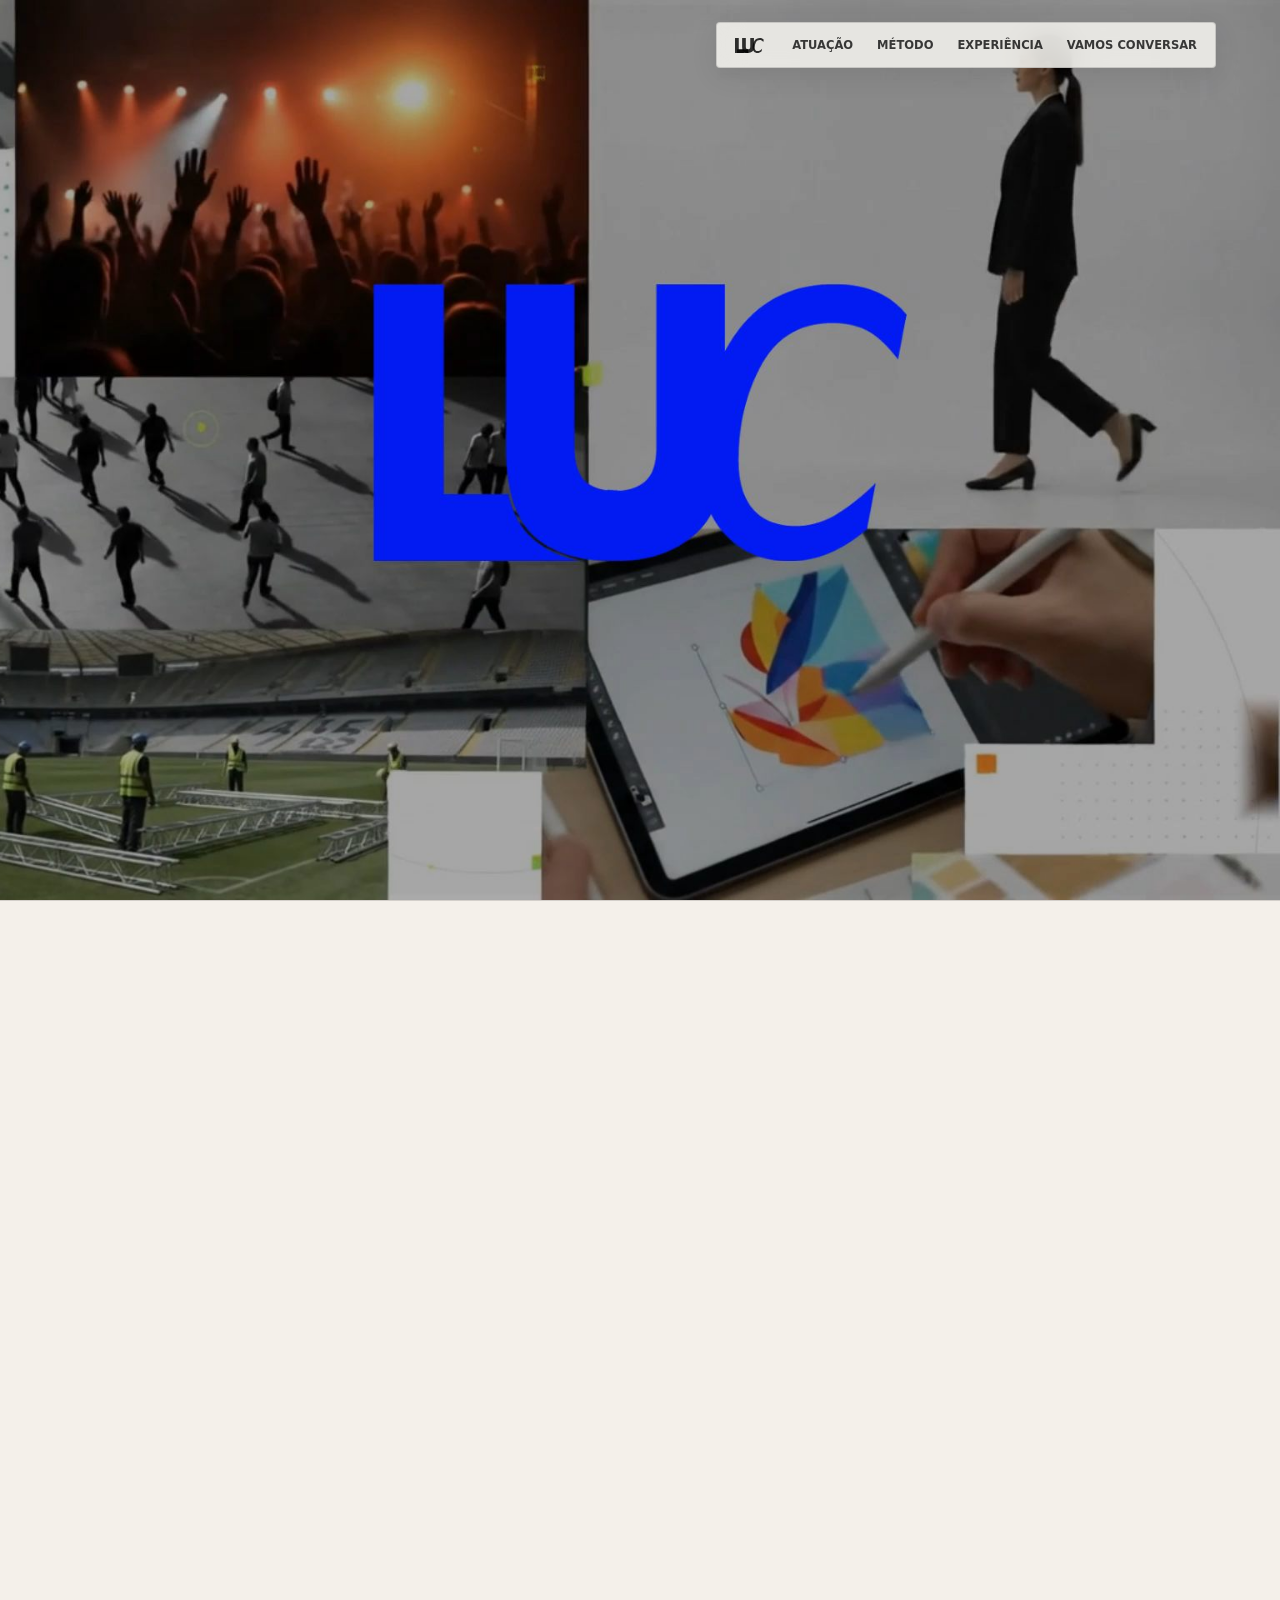
==== index.html @ d84456bb "Publica preview inicial da LUC" ====
<!doctype html>
<html lang="pt-BR">
  <head>
    <meta charset="utf-8" />
    <meta name="viewport" content="width=device-width, initial-scale=1" />
    <title>LUC Creative & Co | Branding, Eventos e Tecnologia</title>
    <meta
      name="description"
      content="Estratégia e criatividade. Com tecnologia aplicada. Tudo o que sua marca precisa para transformar planejamento em presença, comunicação em percepção e execução em resultado."
    />
    <meta name="robots" content="index, follow, max-image-preview:large" />
    <meta name="referrer" content="strict-origin-when-cross-origin" />
    <meta name="theme-color" content="#f4f0ea" />
    <link rel="canonical" href="https://somosluc.com.br/" />
    <link rel="icon" href="assets/favicon-luc-site.svg?v=1" type="image/svg+xml" />
    <link rel="manifest" href="site.webmanifest" />
    <meta property="og:locale" content="pt_BR" />
    <meta property="og:type" content="website" />
    <meta property="og:site_name" content="LUC Creative & Co" />
    <meta property="og:title" content="LUC Creative & Co | Branding, Eventos e Tecnologia" />
    <meta
      property="og:description"
      content="Estratégia e criatividade. Com tecnologia aplicada. Tudo o que sua marca precisa para transformar planejamento em presença, comunicação em percepção e execução em resultado."
    />
    <meta property="og:url" content="https://somosluc.com.br/" />
    <meta property="og:image" content="https://somosluc.com.br/og-image.jpg" />
    <meta property="og:image:type" content="image/jpeg" />
    <meta property="og:image:width" content="1200" />
    <meta property="og:image:height" content="1200" />
    <meta property="og:image:alt" content="LUC Creative & Co" />
    <meta name="twitter:card" content="summary_large_image" />
    <meta name="twitter:title" content="LUC Creative & Co | Branding, Eventos e Tecnologia" />
    <meta
      name="twitter:description"
      content="Estratégia e criatividade. Com tecnologia aplicada. Tudo o que sua marca precisa para transformar planejamento em presença, comunicação em percepção e execução em resultado."
    />
    <meta name="twitter:image" content="https://somosluc.com.br/og-image.jpg" />
    <link rel="stylesheet" href="styles.css?v=contato-definitivo-3" />
    <script type="application/ld+json">
      {
        "@context": "https://schema.org",
        "@type": "Organization",
        "name": "LUC Creative & Co",
        "url": "https://somosluc.com.br/",
        "email": "contato@somosluc.com.br",
        "logo": "https://somosluc.com.br/assets/luc-creative-assinatura.png",
        "description": "Estratégia, branding, comunicação, tecnologia, experiências e execução para construir marcas relevantes."
      }
    </script>
  </head>
  <body>
    <a class="skip-link" href="#presenca">Pular para o conteúdo</a>
    <header class="site-header" aria-label="Navegação principal">
      <nav class="nav-links" aria-label="Seções">
        <a class="nav-home-dot" href="#top" aria-label="Voltar ao início">
          <svg class="nav-home-luc" viewBox="0 0 77.36 40.34" aria-hidden="true">
            <polygon points="0 0 10.14 0 10.14 30.74 23.83 30.74 23.83 40.34 0 40.34 0 0" />
            <path d="M76.12,10.91c-1.61-2.1-3.14-3.51-4.57-4.21-1.43-.71-3.08-1.06-4.93-1.06-4.66,0-8.11,2.03-10.33,6.09-2.22,4.06-3.34,8.7-3.34,13.9,0,3.14.71,5.52,2.12,7.15,1.41,1.62,3.48,2.43,6.2,2.43,2.1,0,4.09-.57,5.96-1.71,1.87-1.15,3.75-2.65,5.64-4.5l-1.24,6.64c-3.6,3.13-7.37,4.69-11.29,4.69s-6.93-1.33-9.38-3.97c-2.42-2.66-3.64-6.49-3.64-11.48,0-6.61,1.69-12.41,5.08-17.4,3.4-4.99,8.25-7.48,14.53-7.48,4.57,0,8.04,1.48,10.44,4.45l-1.24,6.46Z" />
            <rect x="5.38" y="30.59" width="30.2" height="9.74" />
            <path d="M34.28,30.06c.32.02.65.04.97.03-.04.5-.08.98-.08,1.39l.07,4.36c-.16,1.58-.08,3.08.19,4.48-4.28.07-8.94-.71-12.21-3.68-1.59-1.47-2.71-3.58-3.35-6.32l.22.12c4.61,2.5,10.02,2.17,14.19-.39Z" />
            <path d="M19.2,0h9.93v23.63c0,2.39.51,4.07,1.53,5.04,1.03.94,2.52,1.42,4.45,1.42s3.33-.48,4.37-1.44c1.05-.97,1.57-2.64,1.57-5.02V0h9.93v24c0,5.79-1.49,9.97-4.46,12.51-2.96,2.54-6.8,3.82-11.54,3.82-5.14,0-9.05-1.23-11.76-3.69-2.68-2.48-4.02-6.78-4.02-12.88V0Z" />
          </svg>
          <span class="sr-only">Início</span>
        </a>
        <button
          class="nav-toggle"
          type="button"
          aria-expanded="false"
          aria-controls="mobile-navigation"
          aria-label="Abrir menu"
        >
          <span></span>
          <span></span>
          <span></span>
        </button>
        <span class="nav-mobile-links" id="mobile-navigation">
          <a href="#presenca">Atuação</a>
          <a href="#metodo">Método</a>
          <a href="#experiencia">Experiência</a>
          <a href="#iniciar-projeto">VAMOS CONVERSAR</a>
        </span>
      </nav>
    </header>

    <main id="top">
      <section class="hero" aria-labelledby="hero-title">
        <video
          class="hero-video"
          autoplay
          muted
          loop
          playsinline
          preload="metadata"
          poster="assets/hero-poster.jpg?v=1"
          aria-hidden="true"
        >
          <source src="assets/hero-video-mobile.mp4?v=1" type="video/mp4" media="(max-width: 880px)" />
          <source src="assets/hero-video-desktop.mp4?v=1" type="video/mp4" />
        </video>
        <h1 id="hero-title" class="sr-only">
          LUC Creative & Co: estratégia, branding, experiências e execução para marcas
        </h1>
      </section>

      <section class="what" id="presenca" aria-labelledby="what-title">
        <div class="section-heading">
          <h2 id="what-title">O que existe entre<br />a estratégia e a<br />experiência</h2>
        </div>
        <div class="what-intro">
          <p class="what-subheadline">
            As conexões que transformam planejamento em presença, comunicação em percepção e
            execução em resultado.
          </p>
          <p>
            Nenhuma marca ganha relevância por uma única frente de atuação. Resultado acontece
            quando estratégia, comunicação, tecnologia e execução trabalham como um sistema.
          </p>
        </div>
        <div class="what-grid">
          <article class="pillar-branding">
            <div class="card-content-overlay">
              <h3>Branding</h3>
              <p>Posicionamento, identidade visual, arquitetura de marca e direção estratégica.</p>
            </div>
          </article>
          <article class="pillar-experiencia">
            <div class="card-content-overlay">
              <h3>Experiência</h3>
              <p>Eventos, ativações, convenções, treinamentos e experiências presenciais.</p>
            </div>
          </article>
          <article class="pillar-digital">
            <div class="card-content-overlay">
              <h3>Presença Digital</h3>
              <p>Sites, landing pages, automações, interfaces, SEO e jornadas digitais.</p>
            </div>
          </article>
          <article class="pillar-execucao">
            <div class="card-content-overlay">
              <h3>Execução</h3>
              <p>Produção, logística, fornecedores, tecnologia e operação.</p>
            </div>
          </article>
        </div>
      </section>

      <section class="about" id="metodo" aria-labelledby="about-title">
        <div class="section-heading">
          <div class="about-heading-copy">
            <h2 id="about-title">Menos achismo.<br />Mais método.</h2>
            <p>Porque opinião não é estratégia.</p>
          </div>
        </div>
        <div class="about-copy">
          <p>
            Antes da execução existe análise. Antes da análise existe contexto.
          </p>
        </div>
        <ol class="method-flow" aria-label="Etapas do método LUC Creative & Co">
          <li>
            <span class="method-number">01</span>
            <h3>Investigamos</h3>
            <p>Entendemos contexto, mercado, oportunidades e restrições antes de propor qualquer caminho.</p>
          </li>
          <li>
            <span class="method-number">02</span>
            <h3>Validamos</h3>
            <p>Testamos percepções, confrontamos dados e reduzimos riscos antes de investir recursos.</p>
          </li>
          <li>
            <span class="method-number">03</span>
            <h3>Estruturamos</h3>
            <p>Transformamos estratégia em planos claros, responsabilidades definidas e execução coordenada.</p>
          </li>
          <li>
            <span class="method-number">04</span>
            <h3>Orientamos</h3>
            <p>Do posicionamento à operação, cada decisão precisa servir ao mesmo objetivo.</p>
          </li>
          <li>
            <span class="method-number">05</span>
            <h3>Executamos</h3>
            <p>Trabalhamos com controle, alinhamento e responsabilidade para transformar estratégia em resultado.</p>
          </li>
        </ol>
      </section>

      <section class="projects portfolio-projects" id="experiencia" aria-labelledby="experience-title">
        <div class="portfolio-heading">
          <div class="portfolio-heading-copy">
            <h2 id="experience-title">Método se refina na prática.</h2>
            <p class="portfolio-subheadline">
              Ao longo da trajetória, cada projeto ampliou repertório, fortaleceu processos e contribuiu para a forma
              como pensamos, planejamos e executamos.
            </p>
          </div>
        </div>
        <div class="portfolio-mosaic">
          <div class="editorial-territory">
            <div class="territory-heading">
              <h3>Marcas</h3>
              <p>Ativações, experiências e projetos desenvolvidos para marcas de diferentes segmentos.</p>
            </div>
            <div class="editorial-mosaic mosaic-brands" aria-label="Marcas que fazem parte da trajetória">
              <figure class="editorial-item tile-brand-a"><figcaption>Banco do Brasil</figcaption></figure>
              <figure class="editorial-item tile-brand-b"><figcaption>Chilli Beans</figcaption></figure>
              <figure class="editorial-item tile-brand-c"><figcaption>Dell</figcaption></figure>
              <figure class="editorial-item tile-brand-d"><figcaption>Fiat</figcaption></figure>
              <figure class="editorial-item tile-brand-e"><figcaption>Itaú</figcaption></figure>
              <figure class="editorial-item tile-brand-f"><figcaption>Jeep</figcaption></figure>
              <figure class="editorial-item tile-brand-g"><figcaption>Vivo</figcaption></figure>
              <figure class="editorial-item tile-brand-h"><figcaption>Natura</figcaption></figure>
            </div>
          </div>

          <div class="editorial-territory">
            <div class="territory-heading">
              <h3>Artistas</h3>
              <p>Shows produzidos para artistas de diferentes gêneros, públicos e formatos.</p>
            </div>
            <div class="editorial-mosaic mosaic-artists" aria-label="Artistas que fazem parte da trajetória">
              <figure class="editorial-item tile-artist-a"><figcaption><strong>Alceu</strong><span>Valença</span></figcaption></figure>
              <figure class="editorial-item tile-artist-b"><figcaption><strong>Carlinhos</strong><span>Brown</span></figcaption></figure>
              <figure class="editorial-item tile-artist-c"><figcaption><strong>Caetano</strong><span>Veloso</span></figcaption></figure>
              <figure class="editorial-item tile-artist-d"><figcaption><strong>Chico</strong><span>Buarque</span></figcaption></figure>
              <figure class="editorial-item tile-artist-e"><figcaption><strong>Elba</strong><span>Ramalho</span></figcaption></figure>
              <figure class="editorial-item tile-artist-f"><figcaption><strong>Geraldo</strong><span>Azevedo</span></figcaption></figure>
              <figure class="editorial-item tile-artist-g"><figcaption><strong>Ivan</strong><span>Lins</span></figcaption></figure>
              <figure class="editorial-item tile-artist-h"><figcaption><strong>João</strong><span>Bosco</span></figcaption></figure>
              <figure class="editorial-item tile-artist-i"><figcaption><strong>Lulu</strong><span>Santos</span></figcaption></figure>
              <figure class="editorial-item tile-artist-j"><figcaption><strong>Marisa</strong><span>Monte</span></figcaption></figure>
              <figure class="editorial-item tile-artist-k"><figcaption><strong>Ney</strong><span>Matogrosso</span></figcaption></figure>
              <figure class="editorial-item tile-artist-l"><figcaption><strong>Os Paralamas</strong><span>do Sucesso</span></figcaption></figure>
              <figure class="editorial-item tile-artist-m"><figcaption><strong>Toquinho</strong></figcaption></figure>
              <figure class="editorial-item tile-artist-n"><figcaption><strong>Vanessa</strong><span>da Mata</span></figcaption></figure>
              <figure class="editorial-item tile-artist-o"><figcaption><strong>Zé</strong><span>Ramalho</span></figcaption></figure>
              <figure class="editorial-item tile-artist-p"><figcaption><strong>Zeca</strong><span>Baleiro</span></figcaption></figure>
              <figure class="editorial-item tile-artist-q"><figcaption><strong>Zélia</strong><span>Duncan</span></figcaption></figure>
              <figure class="editorial-item tile-artist-r"><figcaption><strong>Zizi</strong><span>Possi</span></figcaption></figure>
            </div>
          </div>
        </div>
      </section>

      <section class="contact" id="iniciar-projeto" aria-labelledby="contact-title">
        <div>
          <div class="contact-heading-copy">
            <h2 id="contact-title">O próximo projeto<br />começa com uma<br />conversa.</h2>
            <p class="contact-subheadline">Entender vem antes de propor.</p>
            <p class="contact-intro">
              Por isso, antes de falar sobre caminhos, buscamos compreender objetivos, prioridades e possibilidades.
            </p>
            <p class="contact-bridge">Conte-nos agora por onde devemos começar.</p>
            <img
              class="contact-signature"
              src="assets/logo-luc-3.svg?v=1"
              alt="LUC Creative & Co"
              width="265"
              height="83"
              loading="lazy"
              decoding="async"
            />
          </div>
        </div>
        <form
          id="contact-form"
          class="contact-form"
          action="mailto:contato@somosluc.com.br"
          method="post"
          enctype="text/plain"
          data-endpoint="https://script.google.com/macros/s/AKfycbyWKZT2C9OB0r_PVm5gpXtUp2uUIAJupB7f3hqzKwvX26mOUcXtq4gixX3EGaMQ2Ols/exec"
        >
          <input name="servico" type="hidden" value="Início de conversa pelo site LUC Creative & Co" />
          <label class="form-trap" aria-hidden="true">
            <span>Website</span>
            <input name="website" type="text" tabindex="-1" autocomplete="off" />
          </label>
          <label>
            <span>Nome</span>
            <input name="nome" type="text" autocomplete="name" maxlength="120" required />
          </label>
          <label>
            <span>Empresa ou projeto</span>
            <input name="empresa" type="text" autocomplete="organization" maxlength="160" required />
          </label>
          <fieldset class="contact-choice contact-priority full">
            <legend>Qual você acredita ser a sua maior prioridade hoje?</legend>
            <div class="contact-options">
              <label><input name="prioridade" type="radio" value="Branding" required /><span>Branding</span></label>
              <label><input name="prioridade" type="radio" value="Comunicação" /><span>Comunicação</span></label>
              <label><input name="prioridade" type="radio" value="Presença Digital" /><span>Presença Digital</span></label>
              <label><input name="prioridade" type="radio" value="Eventos e Ativações" /><span>Eventos e Ativações</span></label>
              <label><input name="prioridade" type="radio" value="Tecnologia" /><span>Tecnologia</span></label>
              <label><input name="prioridade" type="radio" value="Ainda não sei" /><span>Ainda não sei</span></label>
            </div>
          </fieldset>
          <label>
            <span>WhatsApp</span>
            <input name="telefone" type="tel" autocomplete="tel" maxlength="25" required />
          </label>
          <label>
            <span>E-mail</span>
            <input name="email" type="email" autocomplete="email" maxlength="160" required />
          </label>
          <label class="full">
            <span>Existe um prazo importante para este projeto?</span>
            <input name="prazo" type="text" maxlength="160" required />
          </label>
          <label class="full">
            <span>O que podemos construir juntos?</span>
            <textarea name="mensagem" rows="5" maxlength="3000" required></textarea>
          </label>
          <label class="contact-consent full">
            <input id="contact-lgpd" name="lgpd" type="checkbox" required />
            <span>
              Concordo que meus dados sejam utilizados pela LUC Creative & Co para responder a esta solicitação,
              conforme a <a href="privacidade.html">Política de Privacidade</a>.
            </span>
          </label>
          <button id="contact-submit" class="button button-primary" type="submit">
            Iniciar conversa
          </button>
          <p id="contact-status" class="contact-status full" role="status" aria-live="polite"></p>
        </form>
        <img
          class="contact-signature-mobile"
          src="assets/logo-luc-3.svg?v=1"
          alt="LUC Creative & Co"
          width="265"
          height="83"
          loading="lazy"
          decoding="async"
        />
      </section>
    </main>
    <footer class="site-footer">
      <p>© 2026 LUC. Todos os direitos reservados. <a href="privacidade.html">Privacidade</a></p>
    </footer>
    <script src="script.js?v=mobile-menu-experiencia-2" defer></script>
  </body>
</html>
---- styles.css ----
:root {
  --paper: #f6f5f0;
  --hero-paper: #fefefe;
  --ink: #070707;
  --muted: #62635f;
  --line: rgba(7, 7, 7, 0.14);
  --mist: #e3e7e2;
  --tech: #5fd1c7;
  --violet: #8a8ae6;
  --signal: #d8ddd8;
  --white: #ffffff;
}

* {
  box-sizing: border-box;
}

html {
  scroll-behavior: smooth;
}

body {
  margin: 0;
  background:
    linear-gradient(90deg, rgba(7, 7, 7, 0.035) 1px, transparent 1px),
    linear-gradient(180deg, rgba(7, 7, 7, 0.03) 1px, transparent 1px),
    var(--paper);
  background-size: 72px 72px;
  color: var(--ink);
  font-family:
    Inter, ui-sans-serif, system-ui, -apple-system, BlinkMacSystemFont, "Segoe UI", sans-serif;
  letter-spacing: 0;
}

a {
  color: inherit;
  text-decoration: none;
}

.site-header {
  position: fixed;
  top: 0;
  right: 0;
  left: 0;
  z-index: 10;
  display: flex;
  align-items: center;
  justify-content: flex-end;
  gap: 24px;
  min-height: 72px;
  padding: 22px clamp(20px, 5vw, 72px) 10px;
  border-bottom: 0;
  background: transparent;
  backdrop-filter: none;
  pointer-events: none;
}

.nav-links {
  display: flex;
  align-items: center;
  justify-content: flex-end;
  flex-wrap: wrap;
  gap: 10px clamp(14px, 2vw, 24px);
  padding: 7px clamp(12px, 1.5vw, 18px);
  border: 1px solid rgba(7, 7, 7, 0.14);
  border-radius: 4px;
  background: rgba(246, 245, 240, 0.86);
  box-shadow: 0 8px 28px rgba(7, 7, 7, 0.08);
  color: rgba(7, 7, 7, 0.78);
  font-size: 0.72rem;
  font-weight: 650;
  text-transform: uppercase;
  backdrop-filter: blur(14px);
  pointer-events: auto;
}

.nav-mobile-links {
  display: contents;
}

.nav-toggle {
  display: none;
}

.sr-only {
  position: absolute;
  width: 1px;
  height: 1px;
  padding: 0;
  overflow: hidden;
  clip: rect(0, 0, 0, 0);
  white-space: nowrap;
  border: 0;
}

.skip-link {
  position: fixed;
  top: 12px;
  left: 12px;
  z-index: 100;
  padding: 10px 14px;
  border: 1px solid rgba(5, 5, 5, 0.28);
  border-radius: 3px;
  background: #f4f0ea;
  color: #050505;
  font-size: 0.78rem;
  font-weight: 700;
  transform: translateY(-160%);
  transition: transform 180ms ease;
}

.skip-link:focus {
  transform: translateY(0);
}

.nav-links a {
  position: relative;
  padding-block: 8px;
  transition:
    color 0.25s ease,
    opacity 0.25s ease,
    transform 0.25s ease;
}

.nav-links a:hover {
  color: #050505;
  opacity: 0.88;
  transform: translateY(-1px);
}

.nav-home-dot {
  display: inline-flex;
  flex: 0 0 auto;
  align-items: center;
  justify-content: center;
  width: auto;
  height: 15px;
  min-width: 0;
  min-height: 15px;
  margin-right: clamp(2px, 0.35vw, 5px);
  padding: 0 !important;
  border: 0;
  border-radius: 0;
  background: transparent;
  color: rgba(5, 5, 5, 0.82);
  cursor: pointer;
  opacity: 1;
  transition:
    color 0.25s ease,
    opacity 0.25s ease,
    transform 0.25s ease;
  transform: translateY(0);
}

.nav-home-dot:hover {
  background: transparent;
  color: #050505;
  opacity: 0.88;
  transform: translateY(-1px);
}

.nav-home-dot:focus-visible {
  outline: 2px solid rgba(5, 5, 5, 0.72);
  outline-offset: 4px;
}

.nav-links a:focus-visible,
.button:focus-visible {
  outline: 2px solid rgba(5, 5, 5, 0.72);
  outline-offset: 4px;
}

.nav-home-luc {
  display: block;
  width: auto;
  height: 15px;
  fill: currentColor;
}

.nav-links a::after {
  display: none;
}

.nav-home-dot::after {
  display: none;
}

.hero {
  position: relative;
  display: grid;
  place-items: center;
  min-height: 100svh;
  padding: clamp(78px, 7vw, 110px) clamp(20px, 5vw, 72px) clamp(44px, 6vw, 72px);
  background: #050505;
  overflow: hidden;
  isolation: isolate;
}

.hero::before {
  display: none;
}

.hero::after {
  display: none;
}

.hero-video {
  position: absolute;
  inset: 0;
  z-index: 0;
  width: 100%;
  height: 100%;
  object-fit: cover;
  object-position: center;
  transform: none;
  pointer-events: none;
}

.what,
.about,
.portfolio-projects,
.contact,
.site-footer {
  content-visibility: auto;
}

.what,
.about {
  contain-intrinsic-size: auto 900px;
}

.portfolio-projects {
  contain-intrinsic-size: auto 1350px;
}

.contact {
  contain-intrinsic-size: auto 900px;
}

.hero-content,
.what,
.about,
.projects,
.contact {
  position: relative;
  z-index: 1;
}

.hero-actions .button-primary {
  border: 1px solid rgba(7, 7, 7, 0.14);
  background: rgba(246, 245, 240, 0.86);
  box-shadow: 0 8px 28px rgba(7, 7, 7, 0.08);
  color: rgba(7, 7, 7, 0.78);
  backdrop-filter: blur(14px);
}

.hero-actions .button-primary::after {
  content: none;
}

@keyframes orbit-slow {
  from {
    transform: translate(-50%, -12%) scale(1) rotate(0deg);
  }

  to {
    transform: translate(-42%, -3%) scale(1.12) rotate(11deg);
  }
}

@keyframes tech-drift {
  from {
    transform: translateX(0);
  }

  to {
    transform: translateX(-10%) translateY(-7%) skewX(-3deg);
  }
}

@keyframes grid-float-a {
  from {
    transform: translate3d(0, 0, 0);
  }

  to {
    transform: translate3d(-34px, 24px, 0) rotate(3deg);
  }
}

@keyframes grid-float-b {
  from {
    transform: rotate(-8deg) translate3d(0, 0, 0);
  }

  to {
    transform: rotate(3deg) translate3d(36px, -26px, 0);
  }
}

@keyframes cell-pulse {
  from {
    opacity: 0.35;
  }

  to {
    opacity: 0.95;
  }
}

@keyframes line-sweep {
  from {
    transform: translateX(-18%) rotate(-8deg) scaleX(0.72);
    opacity: 0.18;
  }

  to {
    transform: translateX(18%) rotate(6deg) scaleX(1.1);
    opacity: 0.68;
  }
}

@keyframes scan-drop {
  0% {
    transform: translateY(-100%);
    opacity: 0;
  }

  18% {
    opacity: 0.8;
  }

  52% {
    opacity: 0.18;
  }

  100% {
    transform: translateY(100%);
    opacity: 0;
  }
}

h1,
h2,
h3,
p {
  margin-top: 0;
}

h1 {
  max-width: 980px;
  margin-bottom: 24px;
  font-size: clamp(3rem, 8vw, 8.2rem);
  font-weight: 760;
  line-height: 0.9;
}

h1.sr-only {
  margin: 0;
}

.hero-actions,
.contact {
  display: flex;
  flex-wrap: wrap;
  gap: 12px;
  align-items: center;
}

.button {
  display: inline-flex;
  align-items: center;
  justify-content: center;
  min-height: 48px;
  padding: 0 20px;
  border: 1px solid var(--ink);
  border-radius: 4px;
  font-size: 0.86rem;
  font-weight: 720;
  text-transform: uppercase;
  transition:
    background 180ms ease,
    color 180ms ease,
    transform 180ms ease;
}

.button:hover {
  transform: translateY(-2px);
}

.button-primary {
  background: var(--ink);
  color: var(--white);
}

.what {
  position: relative;
  display: grid;
  grid-template-areas:
    "heading cards"
    "intro cards";
  grid-template-columns: minmax(0, 1.45fr) minmax(340px, 0.85fr);
  grid-template-rows: auto 1fr;
  column-gap: clamp(18px, 3.2vw, 54px);
  align-items: start;
  padding: clamp(34px, 5.5vw, 70px) clamp(20px, 5vw, 72px) clamp(52px, 8vw, 96px);
  border-block: 1px solid var(--line);
  background-color: #f4f0ea;
  color: #050505;
  isolation: isolate;
}

.what::before {
  position: absolute;
  inset: 0;
  z-index: 0;
  content: "";
  background-image:
    linear-gradient(rgba(5, 5, 5, 0.045) 1px, transparent 1px),
    linear-gradient(90deg, rgba(5, 5, 5, 0.045) 1px, transparent 1px);
  background-size: 72px 72px;
  -webkit-mask-image:
    linear-gradient(to top, #000 0%, rgba(0, 0, 0, 0.72) 34%, transparent 88%),
    linear-gradient(to right, rgba(0, 0, 0, 0.18) 0%, rgba(0, 0, 0, 0.5) 52%, #000 100%);
  -webkit-mask-composite: source-in;
  mask-image:
    linear-gradient(to top, #000 0%, rgba(0, 0, 0, 0.72) 34%, transparent 88%),
    linear-gradient(to right, rgba(0, 0, 0, 0.18) 0%, rgba(0, 0, 0, 0.5) 52%, #000 100%);
  mask-composite: intersect;
  pointer-events: none;
}

.what::after {
  position: absolute;
  inset: 12% 30% 8% 42%;
  z-index: 0;
  content: "";
  background-image:
    radial-gradient(circle at 25% 32%, rgba(5, 5, 5, 0.12) 0 1px, transparent 1.8px),
    radial-gradient(circle at 66% 48%, rgba(5, 5, 5, 0.1) 0 1px, transparent 1.8px),
    radial-gradient(circle at 42% 72%, rgba(5, 5, 5, 0.09) 0 1px, transparent 1.8px),
    linear-gradient(rgba(5, 5, 5, 0.036) 1px, transparent 1px),
    linear-gradient(90deg, rgba(5, 5, 5, 0.036) 1px, transparent 1px);
  background-size:
    100% 100%,
    100% 100%,
    100% 100%,
    72px 72px,
    72px 72px;
  mask-image: radial-gradient(ellipse at center, #000 0%, rgba(0, 0, 0, 0.72) 46%, transparent 82%);
  pointer-events: none;
}

.what > * {
  position: relative;
  z-index: 1;
}

.what .section-heading,
.about .section-heading {
  grid-template-columns: 1fr;
  gap: clamp(16px, 2.4vw, 28px);
  margin-bottom: clamp(16px, 2.4vw, 28px);
}

.what .section-heading {
  grid-area: heading;
  margin-bottom: clamp(24px, 3.4vw, 44px);
}

.what h2 {
  max-width: none;
  margin-bottom: 0;
  font-size: clamp(1.8rem, 3.2vw, 3.2rem);
  font-weight: 700;
  line-height: 0.95;
}

.what > p,
.what-intro {
  max-width: 760px;
  color: rgba(5, 5, 5, 0.72);
  font-size: clamp(1.05rem, 1.7vw, 1.32rem);
  line-height: 1.6;
}

.what-intro {
  grid-area: intro;
  display: grid;
  gap: clamp(16px, 2.4vw, 28px);
  margin-bottom: 0;
}

.what-intro p {
  margin: 0;
}

.what-intro p:not(.what-subheadline) {
  max-width: 62ch;
}

.what-intro .what-subheadline {
  max-width: 760px;
  color: rgba(5, 5, 5, 0.9);
  font-size: clamp(1.18rem, 2.16vw, 2.05rem);
  font-style: italic;
  font-weight: 580;
  line-height: 1.12;
}

.projects-panel p,
.contact p {
  margin-bottom: 0;
}

.about,
.projects {
  padding: clamp(56px, 9vw, 118px) clamp(20px, 5vw, 72px);
}

.section-heading {
  display: grid;
  grid-template-columns: minmax(120px, 0.28fr) minmax(0, 0.72fr);
  gap: clamp(20px, 5vw, 70px);
  align-items: start;
  margin-bottom: clamp(34px, 6vw, 72px);
}

.section-heading h2,
.contact h2 {
  margin-bottom: 0;
  font-size: clamp(1.8rem, 4.5vw, 4.5rem);
  font-weight: 760;
  line-height: 0.95;
}

.about {
  position: relative;
  display: grid;
  grid-template-areas:
    "heading"
    "copy"
    "flow";
  grid-template-columns: minmax(0, 1fr);
  grid-template-rows: auto;
  align-items: start;
  padding-top: clamp(38px, 5vw, 64px);
  padding-bottom: clamp(22px, 3vw, 40px);
  border-top: 1px solid var(--line);
  background-color: #ece7df;
  color: #050505;
  isolation: isolate;
}

.about::before {
  position: absolute;
  inset: 0;
  z-index: 0;
  content: "";
  background-image:
    linear-gradient(rgba(5, 5, 5, 0.051) 1px, transparent 1px),
    linear-gradient(90deg, rgba(5, 5, 5, 0.051) 1px, transparent 1px);
  background-size: 72px 72px;
  mask-image: linear-gradient(to bottom, transparent 0%, rgba(0, 0, 0, 0.28) 20%, #000 58%, #000 100%);
  pointer-events: none;
}

.about::after {
  position: absolute;
  inset: 18% 5% 4%;
  z-index: 0;
  content: "";
  background:
    linear-gradient(115deg, transparent 37%, rgba(95, 209, 199, 0.09) 37.1%, transparent 37.35%),
    linear-gradient(24deg, transparent 54%, rgba(5, 5, 5, 0.055) 54.1%, transparent 54.3%),
    linear-gradient(148deg, transparent 67%, rgba(255, 132, 24, 0.065) 67.1%, transparent 67.3%);
  pointer-events: none;
}

.about > * {
  position: relative;
  z-index: 1;
}

.about .section-heading {
  grid-area: heading;
  max-width: 780px;
  margin-bottom: clamp(3px, 0.6vw, 7px);
}

.about .section-heading h2 {
  font-size: clamp(1.8rem, 3.05vw, 3.05rem);
}

.about-copy {
  grid-area: copy;
  display: grid;
  gap: clamp(16px, 2.4vw, 28px);
  max-width: 62ch;
  margin-top: 0;
  color: #30312e;
  font-size: clamp(1.05rem, 1.7vw, 1.32rem);
  line-height: 1.6;
}

.about-copy p {
  margin-bottom: 0;
}

.about-heading-copy {
  display: grid;
  gap: clamp(10px, 1.5vw, 18px);
}

.about-heading-copy p {
  max-width: 760px;
  margin: 0;
  color: #30312e;
  font-size: clamp(1.25rem, 2.3vw, 2.2rem);
  font-style: italic;
  font-weight: 620;
  line-height: 1.12;
}

.method-flow {
  grid-area: flow;
  display: grid;
  grid-template-columns: repeat(5, minmax(0, 1fr));
  width: 88%;
  margin: clamp(20px, 2.8vw, 38px) auto 0;
  padding: 0;
  list-style: none;
  border-top: 1px solid rgba(5, 5, 5, 0.18);
}

.method-flow li {
  --method-progress: 20%;
  position: relative;
  min-height: clamp(165px, 15vw, 215px);
  padding: clamp(7px, 0.9vw, 12px) clamp(16px, 2.2vw, 32px) 0 0;
  color: rgba(5, 5, 5, 0.7);
  transition: color 320ms ease;
}

.method-flow li::before {
  position: absolute;
  top: -2px;
  left: 0;
  width: 0;
  height: 3px;
  content: "";
  background: var(--tech);
  transition: width 420ms ease;
}

.method-flow li:nth-child(2) {
  --method-progress: 40%;
}

.method-flow li:nth-child(3) {
  --method-progress: 60%;
}

.method-flow li:nth-child(4) {
  --method-progress: 80%;
}

.method-flow li:nth-child(5) {
  --method-progress: 100%;
}

.method-flow li::after {
  position: absolute;
  top: -5px;
  right: clamp(14px, 2vw, 28px);
  width: 5px;
  height: 5px;
  content: "";
  border: 1px solid rgba(5, 5, 5, 0.36);
  border-radius: 50%;
  background: #ece7df;
  transition:
    border-color 320ms ease,
    background 320ms ease,
    transform 320ms ease;
}

.method-flow li:nth-child(1)::after {
  border-color: rgba(67, 112, 108, 0.38);
}

.method-flow li:nth-child(2)::after {
  border-color: rgba(95, 209, 199, 0.48);
}

.method-flow li:nth-child(3)::after {
  border-color: rgba(95, 209, 199, 0.62);
}

.method-flow li:nth-child(4)::after {
  border-color: rgba(95, 209, 199, 0.82);
}

.method-flow li:last-child::after {
  right: 0;
  border-color: var(--tech);
  background: var(--tech);
}

.method-flow li:hover {
  color: #050505;
}

.method-flow li:hover::before {
  width: var(--method-progress);
}

.method-flow li:hover + li::after {
  border-color: rgba(95, 209, 199, 0.72);
  background: rgba(95, 209, 199, 0.42);
  transform: scale(1.12);
}

.method-flow li:hover::after {
  border-color: var(--tech);
  background: var(--tech);
  transform: scale(1.25);
}

.method-number {
  display: block;
  margin-bottom: clamp(8px, 1.3vw, 16px);
  color: rgba(5, 5, 5, 0.42);
  font-size: 0.72rem;
  font-weight: 700;
  letter-spacing: 0.08em;
}

.method-flow h3 {
  margin: 0 0 8px;
  color: #050505;
  font-size: clamp(1.05rem, 1.5vw, 1.5rem);
  line-height: 1.04;
}

.method-flow p {
  max-width: 25ch;
  margin: 0;
  font-size: clamp(0.82rem, 0.88vw, 0.96rem);
  line-height: 1.56;
}

.what .eyebrow {
  color: rgba(5, 5, 5, 0.58);
}

.what-grid {
  grid-area: cards;
  display: grid;
  grid-template-columns: repeat(2, minmax(0, 1fr));
  grid-template-rows: repeat(2, minmax(0, 1fr));
  gap: clamp(8px, 1vw, 14px);
  align-self: center;
  height: clamp(495px, 46vw, 630px);
  border: 0;
  background: transparent;
}

.what-grid article {
  position: relative;
  min-height: 0;
  overflow: hidden;
  padding: 0;
  border: 1px solid rgba(5, 5, 5, 0.12);
  background-color: #0c0c0c;
  background-position: center;
  background-size: cover;
  box-shadow: 0 18px 34px rgba(5, 5, 5, 0.08);
  transition:
    background-position 700ms ease,
    transform 380ms ease,
    box-shadow 380ms ease;
}

.what-grid article:nth-child(1) {
  grid-column: 1;
  grid-row: 1;
}

.what-grid article:nth-child(2) {
  grid-column: 2;
  grid-row: 1;
  transform: translateY(34px);
}

.what-grid article:nth-child(3) {
  grid-column: 1;
  grid-row: 2;
  transform: translateY(-18px);
}

.what-grid article:nth-child(4) {
  grid-column: 2;
  grid-row: 2;
  transform: translateY(16px);
}

.what-grid article:hover {
  background-position: center 46%;
  box-shadow: 0 24px 42px rgba(5, 5, 5, 0.14);
}

.what-grid article:nth-child(1):hover {
  transform: translateY(-4px);
}

.what-grid article:nth-child(2):hover {
  transform: translateY(30px);
}

.what-grid article:nth-child(3):hover {
  transform: translateY(-22px);
}

.what-grid article:nth-child(4):hover {
  transform: translateY(12px);
}

.pillar-branding {
  background-image: url("assets/pilar-branding.webp?v=1");
}

.pillar-experiencia {
  background-image: url("assets/pilar-experiencia.webp?v=1");
}

.pillar-digital {
  background-image: url("assets/pilar-digital.webp?v=1");
}

.pillar-execucao {
  background-image: url("assets/pilar-execucao.webp?v=1");
}

.pillar-execucao .card-content-overlay {
  background:
    linear-gradient(180deg, rgba(0, 0, 0, 0.03), rgba(0, 0, 0, 0.76)),
    linear-gradient(90deg, rgba(0, 0, 0, 0.4), transparent 78%);
}

.card-content-overlay {
  position: relative;
  z-index: 1;
  display: flex;
  flex-direction: column;
  justify-content: flex-end;
  min-height: 100%;
  padding: clamp(16px, 1.8vw, 26px);
  background:
    linear-gradient(180deg, rgba(0, 0, 0, 0.08), rgba(0, 0, 0, 0.88)),
    linear-gradient(90deg, rgba(0, 0, 0, 0.52), transparent 78%);
}

.card-content-overlay::before {
  display: block;
  width: 48px;
  height: 2px;
  margin-bottom: auto;
  content: "";
  background: linear-gradient(90deg, var(--tech), rgba(216, 221, 216, 0.88));
}

.what-grid h3 {
  margin-bottom: 10px;
  color: rgba(246, 245, 240, 0.72);
  font-size: clamp(1.05rem, 1.5vw, 1.55rem);
  line-height: 1.02;
}

.what-grid p {
  color: rgba(246, 245, 240, 0.72);
  font-size: clamp(0.76rem, 0.78vw, 0.9rem);
  line-height: 1.58;
}

.what-grid p:last-child {
  margin-bottom: 0;
}

@keyframes scroll-brands {
  from {
    transform: translateX(0);
  }

  to {
    transform: translateX(-50%);
  }
}

.portfolio-projects {
  position: relative;
  padding: 0 clamp(20px, 5vw, 72px) clamp(52px, 7vw, 88px);
  background-color: #f4f0ea;
  color: #050505;
  isolation: isolate;
}

.portfolio-projects::before {
  position: absolute;
  inset: 0;
  z-index: 0;
  content: "";
  background-image:
    linear-gradient(rgba(5, 5, 5, 0.032) 1px, transparent 1px),
    linear-gradient(90deg, rgba(5, 5, 5, 0.032) 1px, transparent 1px);
  background-size: 72px 72px;
  mask-image: linear-gradient(to bottom, transparent 0%, rgba(0, 0, 0, 0.72) 22%, #000 100%);
  pointer-events: none;
}

.portfolio-projects::after {
  position: absolute;
  inset: 14% 4% 8%;
  z-index: 0;
  content: "";
  background:
    linear-gradient(132deg, transparent 42%, rgba(95, 209, 199, 0.07) 42.1%, transparent 42.3%),
    linear-gradient(28deg, transparent 66%, rgba(5, 5, 5, 0.045) 66.1%, transparent 66.3%);
  pointer-events: none;
}

.portfolio-projects > * {
  position: relative;
  z-index: 1;
}

.portfolio-heading {
  width: auto;
  margin-inline: 0;
  padding: clamp(48px, 7vw, 86px) 0 clamp(12px, 1.8vw, 22px);
  border-top: 1px solid rgba(5, 5, 5, 0.12);
  background: transparent;
  color: #050505;
}

.portfolio-heading .eyebrow {
  margin-bottom: clamp(24px, 4vw, 48px);
  color: rgba(246, 245, 240, 0.58);
}

.portfolio-heading-copy {
  max-width: 1040px;
  margin: 0;
}

.portfolio-heading-copy h2 {
  max-width: 1040px;
  margin: 0;
  font-size: clamp(1.8rem, 4.5vw, 4.5rem);
  font-weight: 700;
  line-height: 0.95;
}

.portfolio-subheadline {
  max-width: 760px;
  margin: clamp(12px, 1.6vw, 20px) 0 0;
  color: rgba(5, 5, 5, 0.88);
  font-size: clamp(1.25rem, 2.3vw, 2.2rem);
  font-style: italic;
  font-weight: 580;
  line-height: 1.12;
}

.portfolio-mosaic {
  width: 100%;
  max-width: 1320px;
  margin: clamp(10px, 1.5vw, 18px) auto 0;
  background: transparent;
}

.editorial-territory + .editorial-territory {
  margin-top: clamp(46px, 6vw, 76px);
}

.territory-heading {
  margin-bottom: clamp(7px, 0.8vw, 11px);
}

.territory-heading h3 {
  margin: 0;
  color: rgba(5, 5, 5, 0.64);
  font-size: clamp(0.85rem, 1vw, 1rem);
  font-weight: 650;
  text-transform: uppercase;
}

.territory-heading p {
  max-width: 680px;
  margin: 3px 0 0;
  color: rgba(5, 5, 5, 0.58);
  font-size: clamp(0.84rem, 1vw, 0.98rem);
  line-height: 1.5;
}

.editorial-mosaic {
  display: grid;
  grid-template-columns: repeat(12, minmax(0, 1fr));
  grid-auto-flow: dense;
  gap: 0;
  overflow: hidden;
}

.editorial-item {
  position: relative;
  min-height: 0;
  margin: 0;
  overflow: hidden;
  background-color: rgba(5, 5, 5, 0.06);
  background-position: center;
  background-repeat: no-repeat;
  background-size: cover;
  filter: contrast(0.92) saturate(0.62);
  transform: scale(1);
  transition:
    filter 420ms ease,
    transform 520ms cubic-bezier(0.22, 1, 0.36, 1);
}

.editorial-item::after {
  position: absolute;
  inset: 0;
  content: "";
  background: linear-gradient(180deg, transparent 55%, rgba(5, 5, 5, 0.48));
  opacity: 0.54;
  transition: opacity 420ms ease;
}

.editorial-item figcaption {
  position: absolute;
  z-index: 1;
  right: 12px;
  bottom: 10px;
  left: 12px;
  color: rgba(255, 255, 255, 0.86);
  font-size: clamp(0.68rem, 0.75vw, 0.82rem);
  font-weight: 650;
  opacity: 0.62;
  transform: translateY(3px);
  transition:
    opacity 320ms ease,
    transform 320ms ease;
}

.editorial-item:hover {
  z-index: 20;
  filter: contrast(1) saturate(0.92);
  transform: scale(1.012);
}

.editorial-item:hover::after {
  opacity: 0.28;
}

.editorial-item:hover figcaption {
  opacity: 1;
  transform: translateY(0);
}

.mosaic-brands {
  grid-template-rows: repeat(6, clamp(42px, 4.2vw, 60px));
}

.mosaic-brands .editorial-item:nth-child(1) {
  grid-column: 1 / 5;
  grid-row: 1 / 3;
}

.mosaic-brands .editorial-item:nth-child(2) {
  grid-column: 5 / 8;
  grid-row: 1 / 4;
}

.mosaic-brands .editorial-item:nth-child(3) {
  grid-column: 8 / 13;
  grid-row: 1 / 3;
}

.mosaic-brands .editorial-item:nth-child(4) {
  grid-column: 1 / 4;
  grid-row: 3 / 5;
}

.mosaic-brands .editorial-item:nth-child(5) {
  grid-column: 4 / 8;
  grid-row: 4 / 7;
  translate: -5px -5px;
}

.mosaic-brands .editorial-item:nth-child(6) {
  grid-column: 8 / 10;
  grid-row: 3 / 5;
}

.mosaic-brands .editorial-item:nth-child(7) {
  grid-column: 10 / 13;
  grid-row: 3 / 5;
}

.mosaic-brands .editorial-item:nth-child(8) {
  grid-column: 8 / 13;
  grid-row: 5 / 7;
  translate: -4px -4px;
}

.mosaic-artists {
  grid-auto-rows: clamp(38px, 3.7vw, 52px);
}

.mosaic-artists .editorial-item:nth-child(6n + 1),
.mosaic-artists .editorial-item:nth-child(6n + 5) {
  grid-column: span 3;
  grid-row: span 3;
}

.mosaic-artists .editorial-item:nth-child(4n + 2) {
  translate: -4px 3px;
}

.mosaic-artists .editorial-item:nth-child(5n + 3) {
  translate: 3px -4px;
}

.mosaic-artists .editorial-item:nth-child(7n) {
  translate: -3px -3px;
}

.mosaic-artists .editorial-item:nth-child(6n + 2),
.mosaic-artists .editorial-item:nth-child(6n + 4) {
  grid-column: span 2;
  grid-row: span 2;
}

.mosaic-artists .editorial-item:nth-child(6n + 3) {
  grid-column: span 4;
  grid-row: span 2;
}

.mosaic-artists .editorial-item:nth-child(6n + 6) {
  grid-column: span 3;
  grid-row: span 2;
}

/* Colagem curada: liberdade interna com limite externo controlado. */
.editorial-territory + .editorial-territory {
  margin-top: clamp(34px, 4.5vw, 58px);
}

.editorial-mosaic {
  position: relative;
  display: block;
  width: 100%;
  overflow: hidden;
}

.editorial-item {
  position: absolute;
  translate: none;
}

.editorial-item figcaption {
  opacity: 0;
}

.editorial-item:hover figcaption {
  opacity: 0.86;
}

.mosaic-brands {
  height: clamp(220px, 24vw, 310px);
  overflow: visible;
}

.mosaic-brands .editorial-item {
  background-color: transparent;
  background-size: contain;
  filter: contrast(0.9) saturate(0.42);
}

.mosaic-brands .editorial-item::after,
.mosaic-brands .editorial-item figcaption {
  display: none;
}

.mosaic-brands .editorial-item:nth-child(1) { inset: 5% auto auto 1%; z-index: 2; width: 17%; height: 58%; }
.mosaic-brands .editorial-item:nth-child(2) { inset: 31% auto auto 15%; z-index: 4; width: 14%; height: 57%; }
.mosaic-brands .editorial-item:nth-child(3) { inset: 1% auto auto 29%; z-index: 1; width: 19%; height: 67%; }
.mosaic-brands .editorial-item:nth-child(4) { inset: 42% auto auto 43%; z-index: 3; width: 13%; height: 48%; }
.mosaic-brands .editorial-item:nth-child(5) { inset: 4% auto auto 53%; z-index: 5; width: 17%; height: 62%; }
.mosaic-brands .editorial-item:nth-child(6) { inset: 39% auto auto 68%; z-index: 6; width: 12%; height: 50%; }
.mosaic-brands .editorial-item:nth-child(7) { inset: 2% auto auto 77%; z-index: 3; width: 15%; height: 57%; }
.mosaic-brands .editorial-item:nth-child(8) { inset: 36% 0 auto auto; z-index: 5; width: 17%; height: 58%; }

.mosaic-artists {
  height: clamp(330px, 34vw, 455px);
  overflow: visible;
}

.mosaic-artists .editorial-item {
  background-color: rgba(5, 5, 5, 0.08);
  background-position: center;
  background-size: contain;
}

.mosaic-artists .editorial-item:nth-child(1) { inset: 2% auto auto 0; z-index: 2; width: 13%; height: 43%; }
.mosaic-artists .editorial-item:nth-child(2) { inset: 0 auto auto 12%; z-index: 4; width: 10%; height: 55%; }
.mosaic-artists .editorial-item:nth-child(3) { inset: 6% auto auto 21%; z-index: 3; width: 15%; height: 42%; }
.mosaic-artists .editorial-item:nth-child(4) { inset: 1% auto auto 35%; z-index: 5; width: 10%; height: 52%; }
.mosaic-artists .editorial-item:nth-child(5) { inset: 4% auto auto 44%; z-index: 2; width: 14%; height: 43%; }
.mosaic-artists .editorial-item:nth-child(6) { inset: 0 auto auto 57%; z-index: 5; width: 12%; height: 51%; }
.mosaic-artists .editorial-item:nth-child(7) { inset: 5% auto auto 68%; z-index: 2; width: 10%; height: 48%; }
.mosaic-artists .editorial-item:nth-child(8) { inset: 1% auto auto 77%; z-index: 6; width: 12%; height: 51%; }
.mosaic-artists .editorial-item:nth-child(9) { inset: 6% 0 auto auto; z-index: 3; width: 12%; height: 43%; }
.mosaic-artists .editorial-item:nth-child(10) { inset: auto auto 1% 1%; z-index: 5; width: 12%; height: 48%; }
.mosaic-artists .editorial-item:nth-child(11) { inset: auto auto 5% 12%; z-index: 3; width: 10%; height: 42%; }
.mosaic-artists .editorial-item:nth-child(12) { inset: auto auto 0 21%; z-index: 6; width: 15%; height: 49%; }
.mosaic-artists .editorial-item:nth-child(13) { inset: auto auto 4% 35%; z-index: 2; width: 10%; height: 43%; }
.mosaic-artists .editorial-item:nth-child(14) { inset: auto auto 1% 44%; z-index: 5; width: 14%; height: 49%; }
.mosaic-artists .editorial-item:nth-child(15) { inset: auto auto 5% 57%; z-index: 3; width: 12%; height: 42%; }
.mosaic-artists .editorial-item:nth-child(16) { inset: auto auto 0 68%; z-index: 7; width: 10%; height: 47%; }
.mosaic-artists .editorial-item:nth-child(17) { inset: auto auto 4% 77%; z-index: 6; width: 12%; height: 43%; }
.mosaic-artists .editorial-item:nth-child(18) { inset: auto 0 1% auto; z-index: 7; width: 12%; height: 48%; }

/* Experiência: duas linguagens, um mesmo sistema editorial. */
.portfolio-mosaic {
  max-width: 1380px;
}

.editorial-territory + .editorial-territory {
  margin-top: clamp(18px, 2.2vw, 30px);
}

.mosaic-brands {
  height: clamp(185px, 18vw, 245px);
  overflow: hidden;
}

.mosaic-brands .editorial-item {
  background-color: transparent;
  background-size: contain;
  filter: grayscale(0.28) contrast(0.9) saturate(0.45);
  mix-blend-mode: multiply;
  opacity: 0.84;
}

.mosaic-brands .editorial-item:hover {
  z-index: 10;
  filter: grayscale(0) contrast(1) saturate(0.72);
  opacity: 1;
  transform: scale(1.008);
}

.mosaic-brands .editorial-item:nth-child(1) { inset: auto auto 2% 0; z-index: 2; width: 18%; height: 76%; }
.mosaic-brands .editorial-item:nth-child(2) { inset: auto auto 0 11.5%; z-index: 5; width: 18%; height: 92%; }
.mosaic-brands .editorial-item:nth-child(3) { inset: auto auto 3% 23.5%; z-index: 3; width: 18%; height: 80%; }
.mosaic-brands .editorial-item:nth-child(4) { inset: auto auto 0 35.5%; z-index: 6; width: 18%; height: 96%; }
.mosaic-brands .editorial-item:nth-child(5) { inset: auto auto 4% 47.5%; z-index: 4; width: 18%; height: 78%; }
.mosaic-brands .editorial-item:nth-child(6) { inset: auto auto 0 59.5%; z-index: 7; width: 18%; height: 90%; }
.mosaic-brands .editorial-item:nth-child(7) { inset: auto auto 3% 71.5%; z-index: 3; width: 18%; height: 82%; }
.mosaic-brands .editorial-item:nth-child(8) { inset: auto 0 0 auto; z-index: 6; width: 18%; height: 94%; }

.mosaic-artists {
  height: clamp(275px, 27vw, 370px);
  overflow: hidden;
}

.mosaic-artists .editorial-item {
  background-color: transparent;
  background-position: center;
  background-size: contain;
  filter: contrast(0.9) saturate(0.64);
}

.mosaic-artists .editorial-item::after {
  opacity: 0.22;
}

.mosaic-artists .editorial-item:hover {
  z-index: 20;
  filter: contrast(1) saturate(0.94);
  transform: scale(1.006);
}

.mosaic-artists .editorial-item:nth-child(1) { inset: 0 auto auto 0; z-index: 5; width: 17%; height: 55%; }
.mosaic-artists .editorial-item:nth-child(2) { inset: 5% auto auto 13.5%; z-index: 7; width: 12%; height: 47%; }
.mosaic-artists .editorial-item:nth-child(3) { inset: 0 auto auto 23%; z-index: 4; width: 16%; height: 54%; }
.mosaic-artists .editorial-item:nth-child(4) { inset: 4% auto auto 36%; z-index: 8; width: 12%; height: 48%; }
.mosaic-artists .editorial-item:nth-child(5) { inset: 0 auto auto 45%; z-index: 5; width: 17%; height: 56%; }
.mosaic-artists .editorial-item:nth-child(6) { inset: 5% auto auto 59%; z-index: 7; width: 12%; height: 47%; }
.mosaic-artists .editorial-item:nth-child(7) { inset: 1% auto auto 68.5%; z-index: 4; width: 15%; height: 53%; }
.mosaic-artists .editorial-item:nth-child(8) { inset: 5% auto auto 81%; z-index: 8; width: 11%; height: 47%; }
.mosaic-artists .editorial-item:nth-child(9) { inset: 0 0 auto auto; z-index: 5; width: 15%; height: 55%; }
.mosaic-artists .editorial-item:nth-child(10) { inset: auto auto 0 1%; z-index: 6; width: 13%; height: 49%; }
.mosaic-artists .editorial-item:nth-child(11) { inset: auto auto 4% 11.5%; z-index: 9; width: 12%; height: 44%; }
.mosaic-artists .editorial-item:nth-child(12) { inset: auto auto 0 21%; z-index: 5; width: 17%; height: 53%; }
.mosaic-artists .editorial-item:nth-child(13) { inset: auto auto 4% 35%; z-index: 8; width: 12%; height: 45%; }
.mosaic-artists .editorial-item:nth-child(14) { inset: auto auto 0 44%; z-index: 5; width: 17%; height: 54%; }
.mosaic-artists .editorial-item:nth-child(15) { inset: auto auto 4% 58%; z-index: 8; width: 12%; height: 45%; }
.mosaic-artists .editorial-item:nth-child(16) { inset: auto auto 0 67.5%; z-index: 5; width: 15%; height: 52%; }
.mosaic-artists .editorial-item:nth-child(17) { inset: auto auto 4% 80%; z-index: 9; width: 11%; height: 45%; }
.mosaic-artists .editorial-item:nth-child(18) { inset: auto 0 0 auto; z-index: 6; width: 14%; height: 52%; }

.mosaic-artists .editorial-item figcaption {
  top: 8px;
  right: auto;
  bottom: auto;
  left: 8px;
  width: max-content;
  max-width: calc(100% - 16px);
  padding: 7px 9px;
  background: rgba(5, 5, 5, 0.88);
  color: #f4f0ea;
  font-size: clamp(0.56rem, 0.62vw, 0.72rem);
  font-weight: 650;
  line-height: 1.2;
  opacity: 0;
  overflow-wrap: anywhere;
  pointer-events: none;
  transform: translateY(-4px);
  transition:
    opacity 240ms ease,
    transform 240ms ease;
}

.mosaic-artists .editorial-item:hover figcaption,
.mosaic-artists .editorial-item:focus-visible figcaption {
  opacity: 1;
  transform: translateY(0);
}

.mosaic-artists .editorial-item:hover,
.mosaic-artists .editorial-item:focus-visible {
  z-index: 50;
}

.mosaic-artists .editorial-item:hover figcaption,
.mosaic-artists .editorial-item:focus-visible figcaption {
  z-index: 51;
}

.tile-brand-a,
.tile-brand-b,
.tile-brand-c,
.tile-brand-d,
.tile-brand-e,
.tile-brand-f,
.tile-brand-g,
.tile-brand-h {
  background-position: center;
  background-size: cover;
}

.tile-brand-a {
  background-image: url("assets/marca-bb.webp");
}

.tile-brand-b {
  background-image: url("assets/marca-chilli-beans.webp");
}

.tile-brand-c {
  background-image: url("assets/marca-dell.webp");
}

.tile-brand-d {
  background-image: url("assets/marca-fiat.webp");
}

.tile-brand-e {
  background-image: url("assets/marca-itau.webp");
}

.tile-brand-f {
  background-image: url("assets/marca-jeep.webp");
}

.tile-brand-g {
  background-image: url("assets/marca-vivo.webp");
}

.tile-brand-h {
  background-image: url("assets/marca-natura.webp");
}

.tile-artist-a,
.tile-artist-b,
.tile-artist-c,
.tile-artist-d,
.tile-artist-e,
.tile-artist-f,
.tile-artist-g,
.tile-artist-h,
.tile-artist-i,
.tile-artist-j,
.tile-artist-k,
.tile-artist-l,
.tile-artist-m,
.tile-artist-n,
.tile-artist-o,
.tile-artist-p,
.tile-artist-q,
.tile-artist-r {
  background-position: center;
  background-size: cover;
}

.tile-artist-a {
  background-image: url("assets/artista-alceu.jpg");
}

.tile-artist-b {
  background-image: url("assets/artista-brown.jpg");
}

.tile-artist-c {
  background-image: url("assets/artista-caetano.jpg");
}

.tile-artist-d {
  background-image: url("assets/artista-chico.jpg");
}

.tile-artist-e {
  background-image: url("assets/artista-elba.jpg");
}

.tile-artist-f {
  background-image: url("assets/artista-geraldo.jpg");
}

.tile-artist-g {
  background-image: url("assets/artista-ivan.jpg");
}

.tile-artist-h {
  background-image: url("assets/artista-joao.jpg");
}

.tile-artist-i {
  background-image: url("assets/artista-lulu.jpg");
}

.tile-artist-j {
  background-image: url("assets/artista-marisa.jpg");
}

.tile-artist-k {
  background-image: url("assets/artista-ney.jpg");
}

.tile-artist-l {
  background-image: url("assets/artista-paralamas.jpg");
}

.tile-artist-m {
  background-image: url("assets/artista-toquinho.jpg");
}

.tile-artist-n {
  background-image: url("assets/artista-vanessa.jpg");
}

.tile-artist-o {
  background-image: url("assets/artista-ze.jpg");
}

.tile-artist-p {
  background-image: url("assets/artista-zeca.jpg");
}

.tile-artist-q {
  background-image: url("assets/artista-zelia.jpg");
}

.tile-artist-r {
  background-image: url("assets/artista-zizi.jpg");
}

.contact p {
  color: var(--muted);
  line-height: 1.55;
}

.contact {
  display: grid;
  grid-template-columns: minmax(0, 0.92fr) minmax(420px, 1fr);
  justify-content: space-between;
  align-items: start;
  column-gap: clamp(36px, 5vw, 84px);
  min-height: 420px;
  padding: clamp(34px, 5.5vw, 70px) clamp(20px, 5vw, 72px) clamp(52px, 8vw, 96px);
  border-top: 1px solid var(--line);
}

.contact > div {
  max-width: 850px;
  padding-top: clamp(22px, 3vw, 34px);
}

.contact-heading-copy {
  display: grid;
  gap: clamp(14px, 1.8vw, 22px);
  justify-items: start;
}

.contact-heading-copy .contact-intro {
  max-width: 820px;
  margin-top: 0;
}

.contact-signature {
  display: block;
  width: min(72%, 470px);
  height: auto;
  margin-top: clamp(18px, 2.8vw, 34px);
  object-fit: contain;
  object-position: left center;
}

.contact-signature-mobile {
  display: none;
}

.contact-bridge {
  max-width: none;
  margin: clamp(-8px, -0.5vw, -4px) 0 clamp(14px, 1.8vw, 24px);
  color: var(--muted);
  font-size: clamp(1rem, 1.2vw, 1.12rem);
  font-weight: 600;
  line-height: 1.45;
  white-space: nowrap;
}

.contact-subheadline {
  max-width: 760px;
  color: #30312e;
  font-size: clamp(1.25rem, 2.3vw, 2.2rem);
  font-style: italic;
  font-weight: 620;
  line-height: 1.12;
}

.contact-intro {
  max-width: 760px;
  color: var(--muted);
  font-size: clamp(1.05rem, 1.7vw, 1.32rem);
  line-height: 1.6;
}

.contact-form {
  display: grid;
  grid-template-columns: repeat(2, minmax(0, 1fr));
  gap: 16px;
  width: 100%;
  padding: clamp(22px, 3vw, 34px);
  border: 1px solid var(--line);
  background: rgba(255, 255, 255, 0.24);
}

.contact-form label {
  display: grid;
  gap: 8px;
}

.contact-form .form-trap {
  position: absolute;
  left: -10000px;
  width: 1px;
  height: 1px;
  overflow: hidden;
}

.contact-choice {
  min-width: 0;
  margin: 0;
  padding: clamp(16px, 2vw, 22px);
  border: 1px solid rgba(7, 7, 7, 0.18);
}

.contact-choice legend {
  max-width: 100%;
  padding: 0 8px;
  color: var(--muted);
  font-size: 0.72rem;
  font-weight: 760;
  line-height: 1.45;
  text-transform: uppercase;
}

.contact-options {
  display: flex;
  flex-wrap: wrap;
  gap: 8px 18px;
}

.contact-options label {
  display: flex;
  grid-template-columns: none;
  flex-direction: row;
  gap: 7px;
  align-items: center;
  cursor: pointer;
}

.contact-options label:has(input:focus-visible),
.contact-consent:has(input:focus-visible) {
  outline: 2px solid rgba(95, 209, 199, 0.62);
  outline-offset: 4px;
}

.contact-options label span {
  color: #30312e;
  font-size: 0.78rem;
  font-weight: 620;
  text-transform: none;
}

.contact-form .contact-options input[type="radio"] {
  width: 13px;
  height: 13px;
  min-height: 13px;
  margin: 0;
  padding: 0;
  accent-color: #050505;
}

.contact-priority {
  padding: clamp(20px, 2.4vw, 28px);
  border-color: rgba(5, 5, 5, 0.34);
  background: rgba(244, 240, 234, 0.42);
}

.contact-priority legend {
  color: #050505;
  font-size: clamp(0.76rem, 0.9vw, 0.88rem);
}

.contact-form .full,
.contact-form button {
  grid-column: 1 / -1;
}

.contact-form .contact-consent {
  display: flex;
  grid-template-columns: none;
  flex-direction: row;
  justify-content: flex-start;
  gap: 9px;
  align-items: flex-start;
  width: fit-content;
  max-width: 560px;
  padding-block: 6px;
}

.contact-form .contact-consent input {
  flex: 0 0 auto;
  width: 14px;
  height: 14px;
  min-height: 14px;
  margin: 2px 0 0;
  padding: 0;
  border-radius: 2px;
  accent-color: var(--tech);
}

.contact-form .contact-consent span {
  display: block;
  max-width: 520px;
  color: #4d4f4b;
  font-size: 0.7rem;
  font-weight: 560;
  line-height: 1.4;
  text-transform: none;
}

.contact-form .contact-consent a,
.site-footer a {
  color: inherit;
  text-underline-offset: 3px;
  transition: color 0.2s ease;
}

.contact-form .contact-consent a:hover,
.site-footer a:hover {
  color: var(--ink);
}

.contact-form span {
  color: var(--muted);
  font-size: 0.72rem;
  font-weight: 760;
  text-transform: uppercase;
}

.contact-form input,
.contact-form textarea {
  width: 100%;
  border: 1px solid rgba(7, 7, 7, 0.18);
  border-radius: 4px;
  background: rgba(246, 245, 240, 0.72);
  color: var(--ink);
  font: inherit;
}

.contact-form input {
  min-height: 48px;
  padding: 0 13px;
}

.contact-form textarea {
  min-height: 140px;
  padding: 13px;
  resize: vertical;
}

.contact-form input:focus,
.contact-form textarea:focus {
  outline: 2px solid rgba(95, 209, 199, 0.52);
  outline-offset: 2px;
}

.contact-form button {
  width: 100%;
  cursor: pointer;
}

.contact-form button:disabled {
  cursor: wait;
  opacity: 0.54;
}

.contact-status {
  display: none;
  margin: 0;
  padding-top: 4px;
  color: var(--muted);
  font-size: 0.82rem;
  line-height: 1.45;
}

.contact-status.is-visible {
  display: block;
}

.contact-status[data-state="success"] {
  color: #276a62;
}

.contact-status[data-state="error"] {
  color: #9a342f;
}

.site-footer {
  padding: 8px clamp(20px, 5vw, 72px) 10px;
  border-top: 1px solid rgba(7, 7, 7, 0.08);
  color: rgba(7, 7, 7, 0.46);
  font-size: 0.78rem;
  line-height: 1.4;
  text-align: center;
}

.site-footer p {
  margin: 0;
}

.privacy-page {
  min-height: 100vh;
  padding: clamp(40px, 8vw, 100px) clamp(20px, 8vw, 120px);
  background-color: #f4f0ea;
  background-image:
    linear-gradient(rgba(5, 5, 5, 0.045) 1px, transparent 1px),
    linear-gradient(90deg, rgba(5, 5, 5, 0.045) 1px, transparent 1px);
  background-size: 72px 72px;
  color: #050505;
}

.privacy-content {
  width: min(760px, 100%);
  margin: 0 auto;
}

.privacy-back {
  display: inline-block;
  margin-bottom: clamp(48px, 8vw, 90px);
  color: var(--muted);
  font-size: 0.78rem;
  font-weight: 700;
  text-decoration: none;
  text-transform: uppercase;
}

.privacy-content h1 {
  max-width: 10ch;
  margin: 0 0 28px;
  font-size: clamp(3rem, 7vw, 6rem);
  line-height: 0.96;
}

.privacy-content h2 {
  margin: 42px 0 12px;
  font-size: clamp(1.15rem, 2vw, 1.45rem);
}

.privacy-content p,
.privacy-content li {
  color: var(--muted);
  font-size: clamp(1rem, 1.4vw, 1.15rem);
  line-height: 1.65;
}

.privacy-content ul {
  padding-left: 1.2em;
}

@media (max-width: 880px) {
  .site-header {
    position: fixed;
    align-items: flex-start;
    min-height: auto;
    padding: 14px clamp(14px, 5vw, 22px) 8px;
    display: grid;
  }

  .nav-links {
    display: grid;
    grid-template-columns: auto auto;
    justify-content: space-between;
    width: 100%;
    gap: 0;
    padding: 9px 12px;
    font-size: 0.72rem;
  }

  .nav-home-dot {
    align-self: center;
    height: 18px;
    min-height: 18px;
  }

  .nav-home-luc {
    height: 16px;
  }

  .nav-toggle {
    position: relative;
    display: grid;
    width: 34px;
    height: 30px;
    margin: -6px -5px -6px 0;
    padding: 8px 7px;
    border: 0;
    background: transparent;
    cursor: pointer;
  }

  .nav-toggle span {
    display: block;
    width: 20px;
    height: 1px;
    background: #050505;
    transform-origin: center;
    transition:
      transform 220ms ease,
      opacity 180ms ease;
  }

  .nav-links.is-open .nav-toggle span:nth-child(1) {
    transform: translateY(6px) rotate(45deg);
  }

  .nav-links.is-open .nav-toggle span:nth-child(2) {
    opacity: 0;
  }

  .nav-links.is-open .nav-toggle span:nth-child(3) {
    transform: translateY(-6px) rotate(-45deg);
  }

  .nav-mobile-links {
    display: grid;
    grid-column: 1 / -1;
    grid-template-columns: 1fr;
    max-height: 0;
    overflow: hidden;
    opacity: 0;
    transition:
      max-height 280ms ease,
      opacity 180ms ease,
      padding-top 280ms ease;
  }

  .nav-links.is-open .nav-mobile-links {
    max-height: 220px;
    padding-top: 9px;
    opacity: 1;
  }

  .nav-mobile-links a {
    padding: 9px 0;
    border-top: 1px solid rgba(5, 5, 5, 0.1);
  }

  #presenca,
  #metodo,
  #experiencia,
  #iniciar-projeto {
    scroll-margin-top: 64px;
  }

  .hero {
    grid-template-columns: 1fr;
    min-height: 100svh;
    padding: 86px clamp(20px, 6vw, 42px) 44px;
  }

  .hero-video {
    inset: 0;
    width: 100%;
    height: 100%;
    object-fit: cover;
    object-position: center;
  }

  .hero::before {
    inset: 0;
    width: auto;
    height: auto;
    transform: none;
  }

  h1 {
    font-size: clamp(2.65rem, 10vw, 4.2rem);
    line-height: 0.94;
  }

  .section-heading,
  .what-grid,
  .projects-panel,
  .contact {
    grid-template-columns: 1fr;
  }

  .contact > div {
    padding-top: 0;
  }

  .what {
    grid-template-areas:
      "heading"
      "intro"
      "cards";
    grid-template-columns: 1fr;
    grid-template-rows: auto;
    row-gap: 0;
  }

  .what::after {
    display: none;
  }

  .about {
    grid-template-areas:
      "heading"
      "copy"
      "flow";
    grid-template-columns: 1fr;
    grid-template-rows: auto;
  }

  .about::before {
    mask-image: linear-gradient(to top, #000 0%, transparent 92%);
  }

  .about::after {
    display: none;
  }

  .what-grid {
    grid-template-rows: auto;
    height: auto;
    margin-top: clamp(34px, 7vw, 60px);
  }

  .what-grid article:nth-child(n) {
    grid-column: auto;
    grid-row: auto;
    transform: none;
  }

  .what-grid article:nth-child(n):hover {
    transform: translateY(-4px);
  }

  .method-flow {
    width: 100%;
    grid-template-columns: 1fr;
    margin-top: clamp(34px, 7vw, 54px);
    border-top: 0;
    border-left: 1px solid rgba(5, 5, 5, 0.18);
  }

  .method-flow li {
    min-height: auto;
    padding: 0 0 clamp(34px, 7vw, 54px) clamp(28px, 6vw, 48px);
  }

  .method-flow li::before {
    top: 0;
    left: -2px;
    width: 3px;
    height: 44px;
    transition: height 420ms ease;
  }

  .method-flow li:nth-child(n)::before {
    width: 3px;
    height: 44px;
  }

  .method-flow li::after {
    top: auto;
    right: auto;
    bottom: clamp(18px, 3vw, 28px);
    left: -4px;
  }

  .method-flow li:last-child::after {
    right: auto;
  }

  .method-flow li:hover::before {
    width: 3px;
    height: calc(100% - 12px);
  }

  .method-number {
    margin-bottom: 20px;
  }

  .portfolio-projects {
    padding-inline: clamp(16px, 5vw, 28px);
  }

  .editorial-territory + .editorial-territory {
    margin-top: clamp(38px, 9vw, 58px);
  }

  .editorial-mosaic {
    grid-template-columns: repeat(6, minmax(0, 1fr));
    gap: 0;
  }

  .mosaic-brands {
    position: relative;
    display: grid;
    grid-template-columns: repeat(2, minmax(0, 1fr));
    grid-template-rows: none;
    grid-auto-rows: auto;
    gap: 0;
    height: auto;
    overflow: visible;
  }

  .mosaic-artists {
    position: relative;
    display: grid;
    grid-template-columns: repeat(2, minmax(0, 1fr));
    grid-auto-rows: clamp(150px, 45vw, 190px);
    gap: 3px;
    height: auto;
    overflow: hidden;
  }

  .mosaic-brands .editorial-item:nth-child(n) {
    position: relative;
    inset: auto;
    z-index: auto;
    grid-column: auto;
    grid-row: auto;
    aspect-ratio: 9 / 16;
    translate: none;
    width: auto;
    height: auto;
    background-color: transparent;
    background-position: center;
    background-size: contain;
    filter: none;
    opacity: 1;
    mix-blend-mode: normal;
    -webkit-mask-image: none;
    mask-image: none;
    transform: none;
    transition: none;
  }

  .mosaic-artists .editorial-item:nth-child(n) {
    position: relative;
    inset: auto;
    z-index: auto;
    grid-column: auto;
    grid-row: auto;
    width: auto;
    height: auto;
    translate: none;
    background-size: cover;
    filter: none;
    opacity: 1;
    transform: none;
    transition: none;
  }

  .mosaic-artists .editorial-item:nth-child(5n + 1),
  .mosaic-artists .editorial-item:nth-child(7n) {
    grid-row: span 2;
  }

  .mosaic-brands .editorial-item:hover,
  .mosaic-brands .editorial-item:focus-visible,
  .mosaic-artists .editorial-item:hover,
  .mosaic-artists .editorial-item:focus-visible {
    z-index: auto;
    transform: none;
  }

  .mosaic-brands .editorial-item:hover,
  .mosaic-brands .editorial-item:focus-visible {
    filter: none;
    opacity: 1;
  }

  .mosaic-artists .editorial-item:hover,
  .mosaic-artists .editorial-item:focus-visible {
    filter: none;
    opacity: 1;
  }

  .mosaic-artists .editorial-item::after {
    display: none;
  }

  .mosaic-artists .editorial-item figcaption {
    display: grid;
    top: auto;
    right: auto;
    bottom: 8px;
    left: 8px;
    gap: 1px;
    width: max-content;
    max-width: calc(100% - 16px);
    padding: 6px 8px;
    background: rgba(5, 5, 5, 0.86);
    color: #f4f0ea;
    font-size: 0.66rem;
    line-height: 1.08;
    opacity: 1;
    transform: none;
  }

  .mosaic-artists .editorial-item figcaption strong,
  .mosaic-artists .editorial-item figcaption span {
    display: block;
  }

  .mosaic-artists .editorial-item figcaption strong {
    font-weight: 760;
  }

  .mosaic-artists .editorial-item figcaption span {
    font-weight: 420;
  }

  .contact-signature {
    display: none;
  }

  .contact-bridge {
    display: block;
    max-width: 34ch;
    margin: clamp(-10px, -2vw, -6px) 0 clamp(18px, 5vw, 28px);
    color: var(--muted);
    font-size: clamp(1rem, 4.4vw, 1.16rem);
    font-weight: 600;
    line-height: 1.5;
    white-space: normal;
  }

  .contact-signature-mobile {
    display: block;
    width: min(58%, 300px);
    height: auto;
    margin: clamp(26px, 7vw, 42px) 0 0;
    object-fit: contain;
    object-position: left center;
  }

  .what-grid article {
    min-height: 230px;
  }

}

@media (max-width: 560px) {
  body {
    background-size: 42px 42px;
  }

  .nav-links {
    justify-content: flex-start;
    width: 100%;
  }

  .hero-actions,
  .contact {
    align-items: stretch;
  }

  .button {
    width: 100%;
  }

  .contact-form {
    grid-template-columns: 1fr;
    padding: 18px;
  }

  .what > p,
  .project-strip-heading p {
    font-size: 1rem;
  }

  .what h2 {
    font-size: clamp(1.8rem, 10vw, 3.2rem);
  }
}

@media (prefers-reduced-motion: reduce) {
  *,
  *::before,
  *::after {
    scroll-behavior: auto !important;
    animation-duration: 0.001ms !important;
    animation-iteration-count: 1 !important;
    transition-duration: 0.001ms !important;
  }

  .hero-video {
    opacity: 0.88;
  }
}
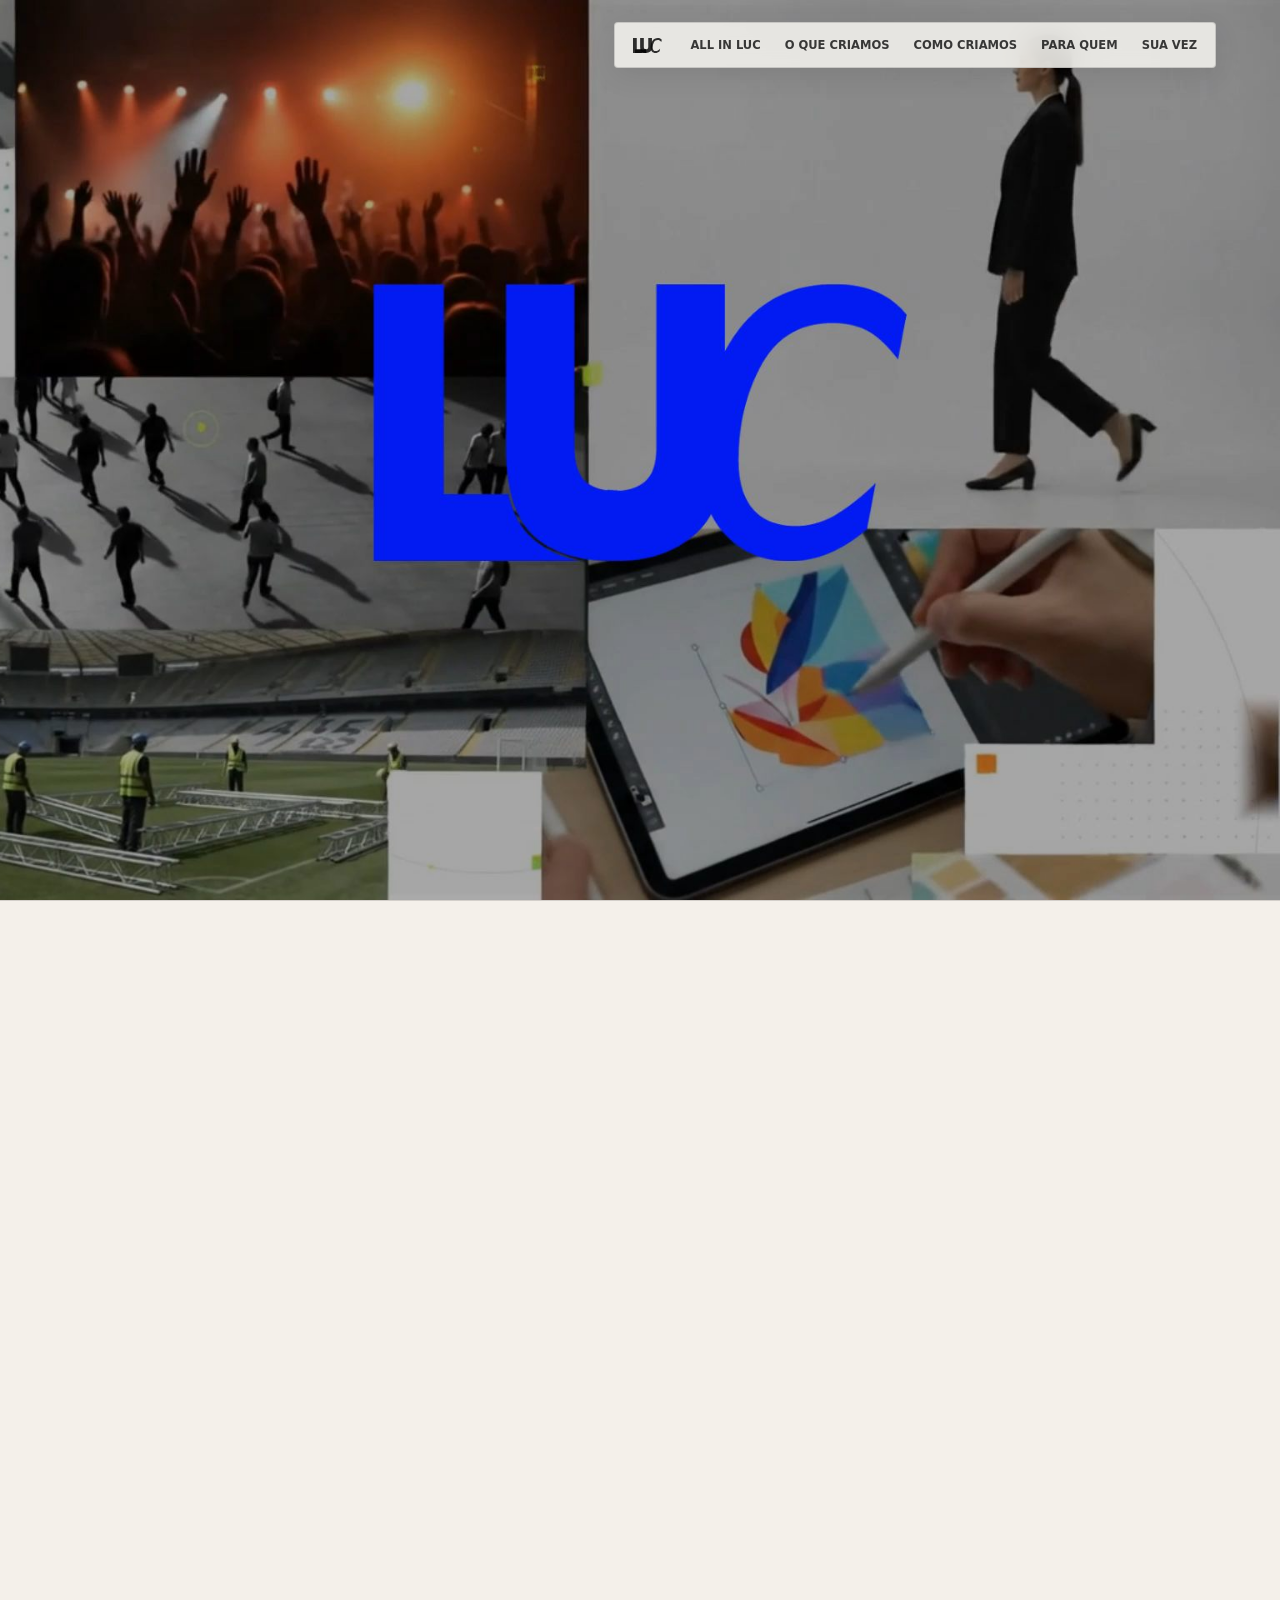
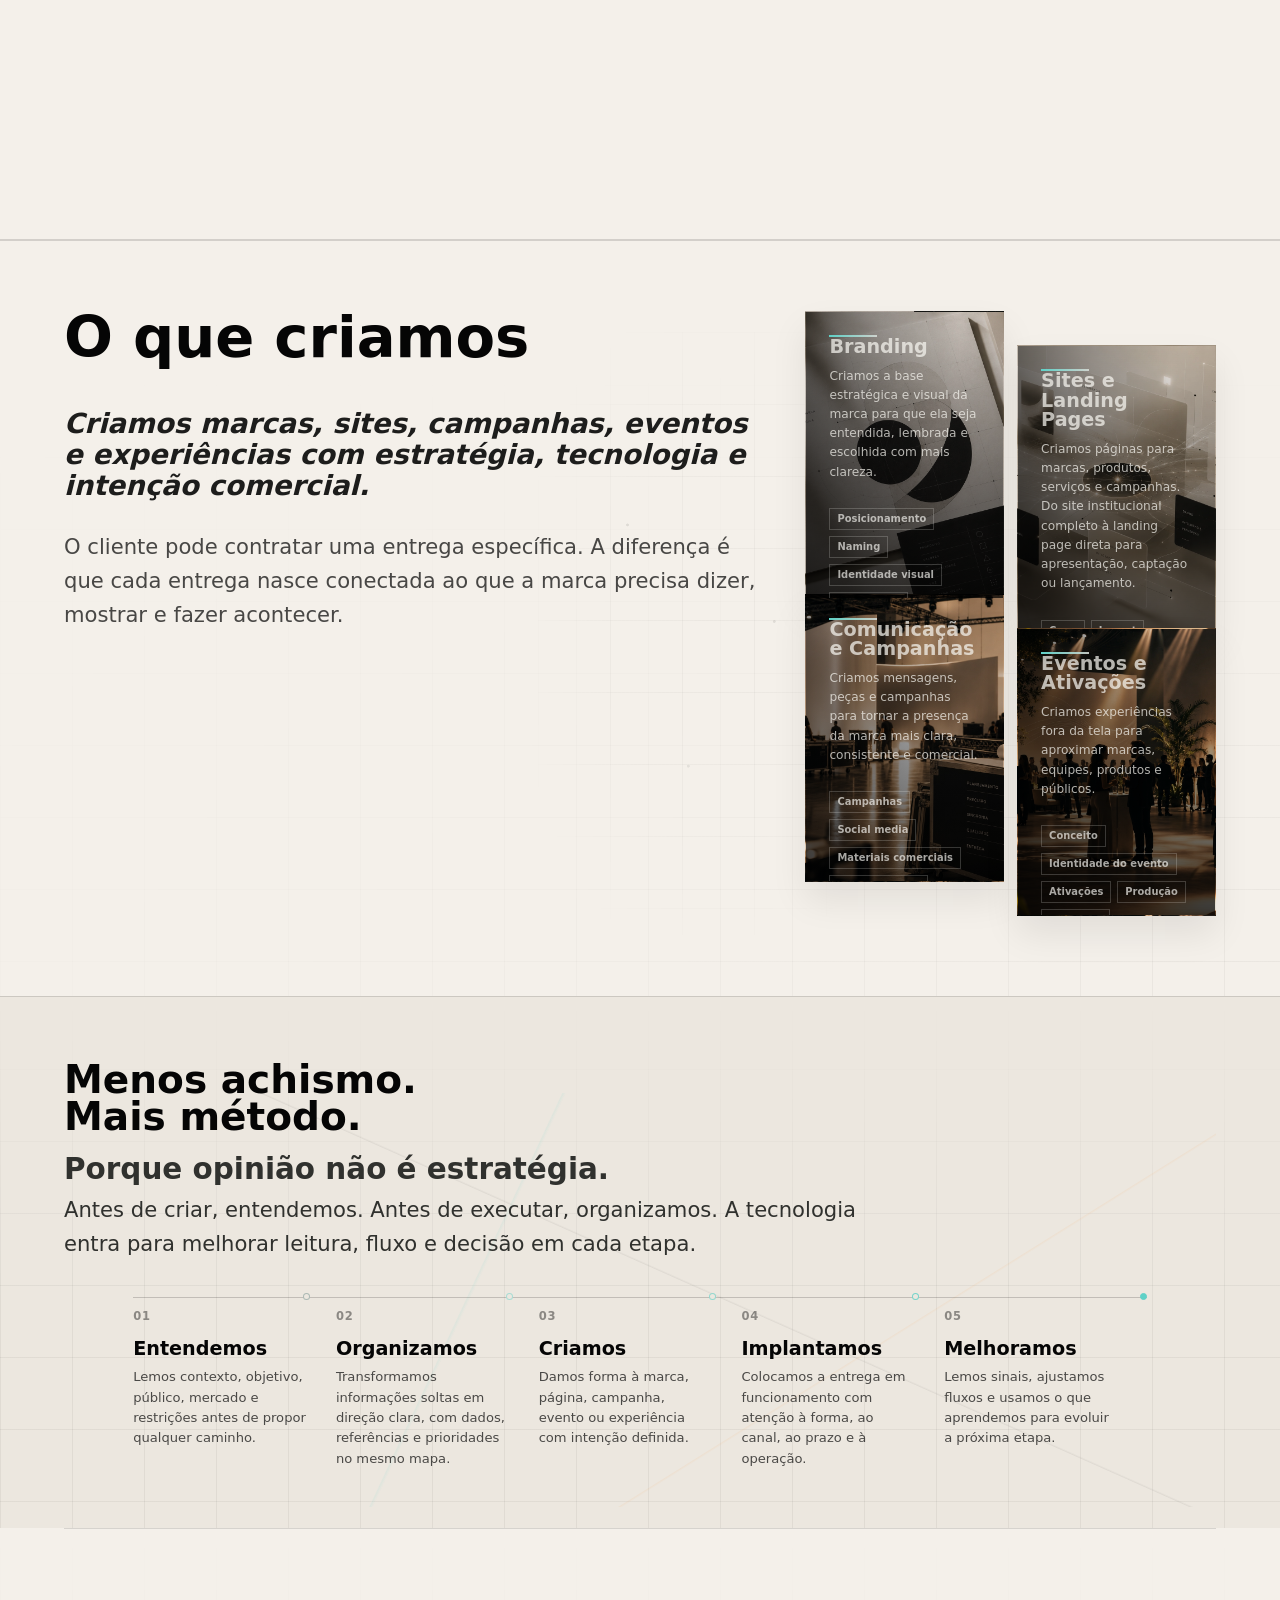
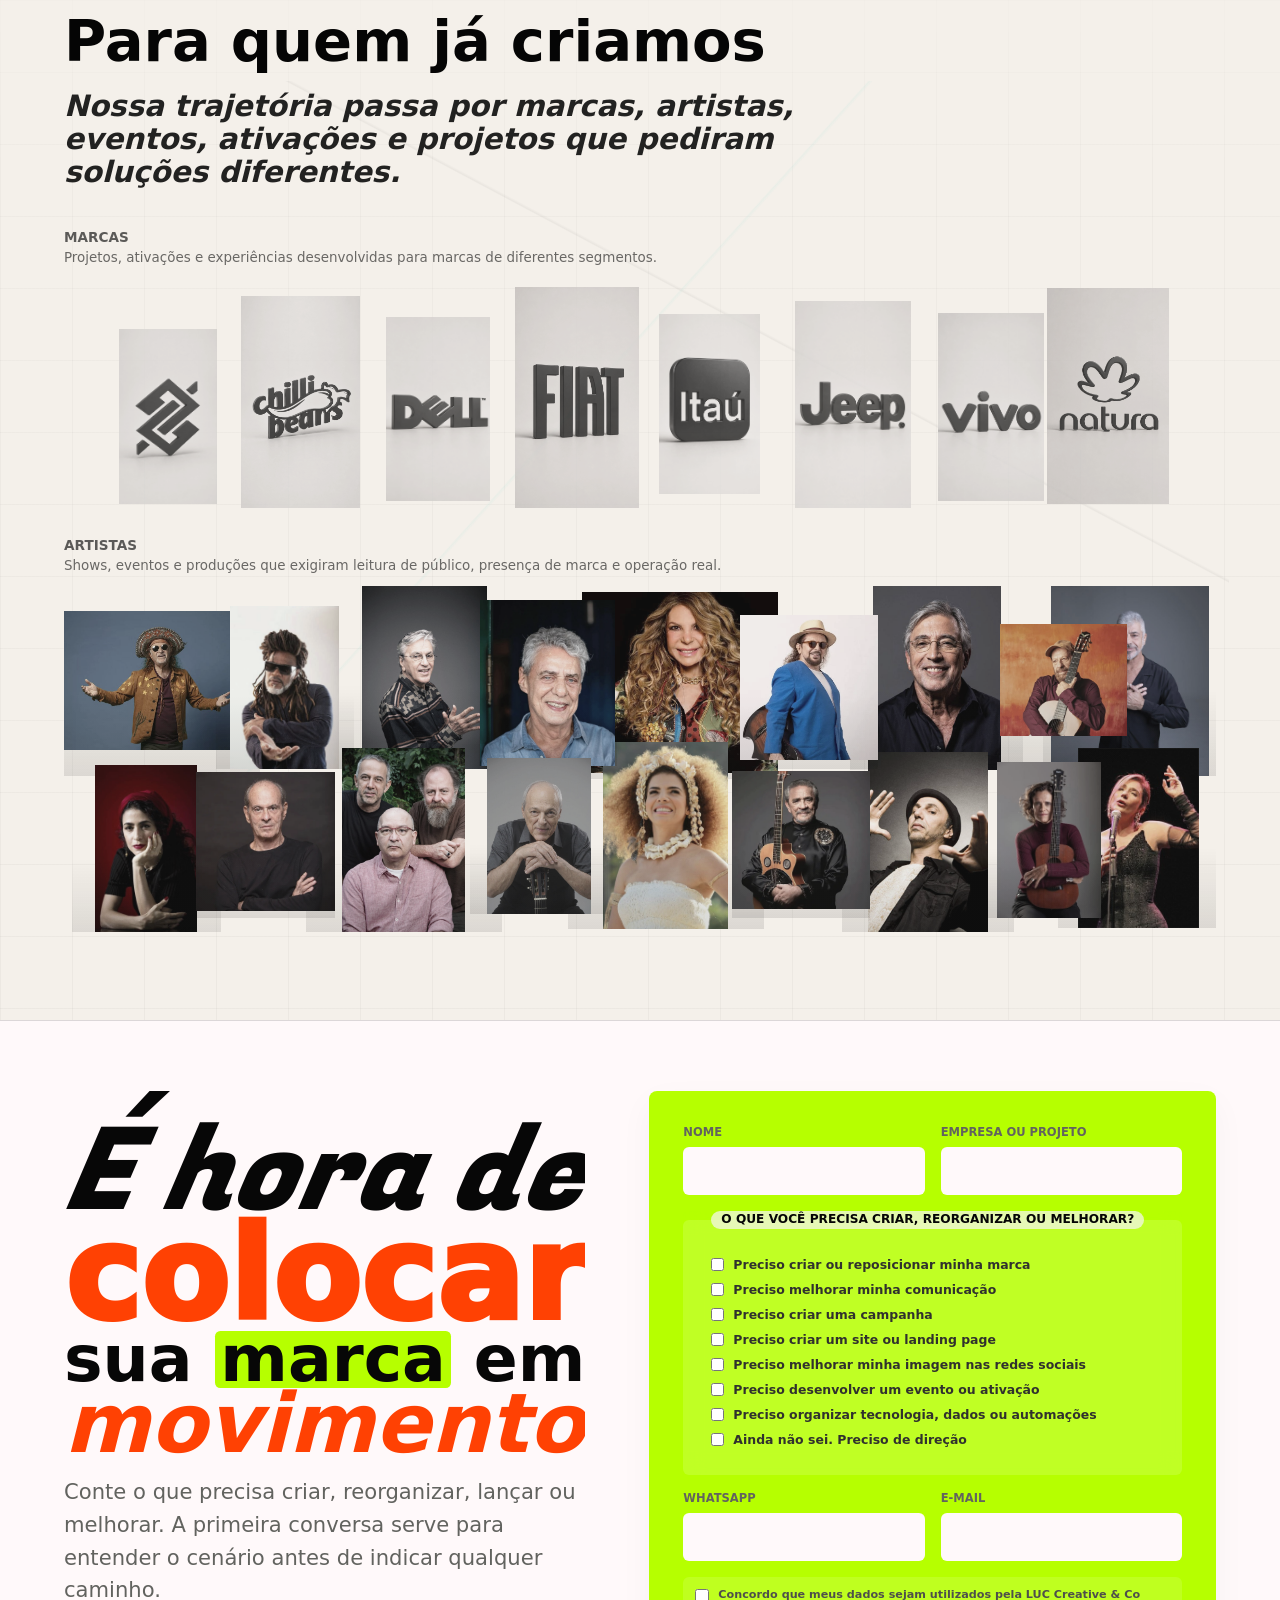
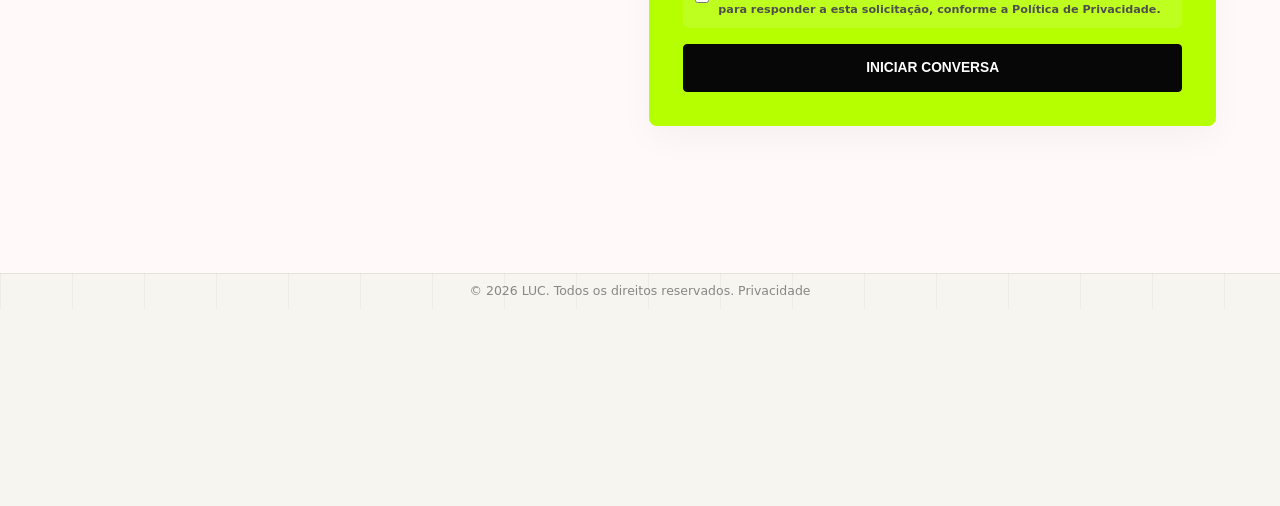
==== commit 7e0e9235: "up" ====
--- a/index.html
+++ b/index.html
@@ -14,6 +14,12 @@
     <link rel="canonical" href="https://somosluc.com.br/" />
     <link rel="icon" href="assets/favicon-luc-site.svg?v=1" type="image/svg+xml" />
     <link rel="manifest" href="site.webmanifest" />
+    <link rel="preconnect" href="https://fonts.googleapis.com" />
+    <link rel="preconnect" href="https://fonts.gstatic.com" crossorigin />
+    <link
+      href="https://fonts.googleapis.com/css2?family=Bodoni+Moda:opsz,wght@6..96,700;6..96,800&family=Bodoni+Moda:ital,opsz,wght@1,6..96,700;1,6..96,800&display=swap"
+      rel="stylesheet"
+    />
     <meta property="og:locale" content="pt_BR" />
     <meta property="og:type" content="website" />
     <meta property="og:site_name" content="LUC Creative & Co" />
@@ -35,7 +41,7 @@
       content="Estratégia e criatividade. Com tecnologia aplicada. Tudo o que sua marca precisa para transformar planejamento em presença, comunicação em percepção e execução em resultado."
     />
     <meta name="twitter:image" content="https://somosluc.com.br/og-image.jpg" />
-    <link rel="stylesheet" href="styles.css?v=contato-definitivo-3" />
+    <link rel="stylesheet" href="styles.css?v=form-refino-1" />
     <script type="application/ld+json">
       {
         "@context": "https://schema.org",
@@ -49,7 +55,7 @@
     </script>
   </head>
   <body>
-    <a class="skip-link" href="#presenca">Pular para o conteúdo</a>
+    <a class="skip-link" href="#all-in-luc">Pular para o conteúdo</a>
     <header class="site-header" aria-label="Navegação principal">
       <nav class="nav-links" aria-label="Seções">
         <a class="nav-home-dot" href="#top" aria-label="Voltar ao início">
@@ -74,10 +80,11 @@
           <span></span>
         </button>
         <span class="nav-mobile-links" id="mobile-navigation">
-          <a href="#presenca">Atuação</a>
-          <a href="#metodo">Método</a>
-          <a href="#experiencia">Experiência</a>
-          <a href="#iniciar-projeto">VAMOS CONVERSAR</a>
+          <a href="#all-in-luc">ALL IN LUC</a>
+          <a href="#o-que-criamos">O QUE CRIAMOS</a>
+          <a href="#como-criamos">COMO CRIAMOS</a>
+          <a href="#para-quem">PARA QUEM</a>
+          <a href="#sua-vez">SUA VEZ</a>
         </span>
       </nav>
     </header>
@@ -102,49 +109,110 @@
         </h1>
       </section>
 
-      <section class="what" id="presenca" aria-labelledby="what-title">
+      <section class="all-in" id="all-in-luc" aria-labelledby="all-in-title">
+        <div class="all-in-copy">
+          <p class="section-kicker">ALL IN LUC</p>
+          <h2 id="all-in-title">Tudo o que sua marca precisa criar, comunicar e colocar em movimento.</h2>
+          <p class="all-in-lead">
+            A LUC conecta estratégia, criação, tecnologia e experiência para transformar necessidades reais de marca em entregas claras.
+          </p>
+          <p>
+            Você pode chegar por uma demanda específica, como uma marca, uma landing page, uma campanha ou um evento. O que muda é que nada nasce solto: cada entrega é pensada dentro de um sistema maior de comunicação.
+          </p>
+        </div>
+        <div class="all-in-system" aria-label="Sistema de atuação LUC">
+          <article>
+            <span>01</span>
+            <h3>Estratégia</h3>
+            <p>Organiza direção, mensagem, prioridade e tomada de decisão.</p>
+          </article>
+          <article>
+            <span>02</span>
+            <h3>Criação</h3>
+            <p>Dá forma à marca, ao conteúdo, à campanha, ao digital e à experiência.</p>
+          </article>
+          <article>
+            <span>03</span>
+            <h3>Tecnologia</h3>
+            <p>Usa dados, IA e automações para orientar escolhas e melhorar fluxos.</p>
+          </article>
+          <article>
+            <span>04</span>
+            <h3>Execução</h3>
+            <p>Transforma plano em entrega, com acompanhamento e ajustes de percurso.</p>
+          </article>
+        </div>
+      </section>
+
+      <section class="what" id="o-que-criamos" aria-labelledby="what-title">
         <div class="section-heading">
-          <h2 id="what-title">O que existe entre<br />a estratégia e a<br />experiência</h2>
+          <h2 id="what-title">O que criamos</h2>
         </div>
         <div class="what-intro">
           <p class="what-subheadline">
-            As conexões que transformam planejamento em presença, comunicação em percepção e
-            execução em resultado.
+            Criamos marcas, sites, campanhas, eventos e experiências com estratégia, tecnologia e intenção comercial.
           </p>
           <p>
-            Nenhuma marca ganha relevância por uma única frente de atuação. Resultado acontece
-            quando estratégia, comunicação, tecnologia e execução trabalham como um sistema.
+            O cliente pode contratar uma entrega específica. A diferença é que cada entrega nasce conectada ao que a marca precisa dizer, mostrar e fazer acontecer.
           </p>
         </div>
         <div class="what-grid">
           <article class="pillar-branding">
             <div class="card-content-overlay">
               <h3>Branding</h3>
-              <p>Posicionamento, identidade visual, arquitetura de marca e direção estratégica.</p>
+              <p>Criamos a base estratégica e visual da marca para que ela seja entendida, lembrada e escolhida com mais clareza.</p>
+              <ul class="card-list">
+                <li>Posicionamento</li>
+                <li>Naming</li>
+                <li>Identidade visual</li>
+                <li>Tom de voz</li>
+                <li>Brand book</li>
+              </ul>
+            </div>
+          </article>
+          <article class="pillar-digital">
+            <div class="card-content-overlay">
+              <h3>Sites e Landing Pages</h3>
+              <p>Criamos páginas para marcas, produtos, serviços e campanhas. Do site institucional completo à landing page direta para apresentação, captação ou lançamento.</p>
+              <ul class="card-list">
+                <li>Copy</li>
+                <li>Layout</li>
+                <li>Desenvolvimento</li>
+                <li>Formulários</li>
+                <li>Automações</li>
+              </ul>
+            </div>
+          </article>
+          <article class="pillar-execucao">
+            <div class="card-content-overlay">
+              <h3>Comunicação e Campanhas</h3>
+              <p>Criamos mensagens, peças e campanhas para tornar a presença da marca mais clara, consistente e comercial.</p>
+              <ul class="card-list">
+                <li>Campanhas</li>
+                <li>Social media</li>
+                <li>Materiais comerciais</li>
+                <li>Apresentações</li>
+                <li>Peças de lançamento</li>
+              </ul>
             </div>
           </article>
           <article class="pillar-experiencia">
             <div class="card-content-overlay">
-              <h3>Experiência</h3>
-              <p>Eventos, ativações, convenções, treinamentos e experiências presenciais.</p>
-            </div>
-          </article>
-          <article class="pillar-digital">
-            <div class="card-content-overlay">
-              <h3>Presença Digital</h3>
-              <p>Sites, landing pages, automações, interfaces, SEO e jornadas digitais.</p>
-            </div>
-          </article>
-          <article class="pillar-execucao">
-            <div class="card-content-overlay">
-              <h3>Execução</h3>
-              <p>Produção, logística, fornecedores, tecnologia e operação.</p>
-            </div>
-          </article>
-        </div>
-      </section>
-
-      <section class="about" id="metodo" aria-labelledby="about-title">
+              <h3>Eventos e Ativações</h3>
+              <p>Criamos experiências fora da tela para aproximar marcas, equipes, produtos e públicos.</p>
+              <ul class="card-list">
+                <li>Conceito</li>
+                <li>Identidade do evento</li>
+                <li>Ativações</li>
+                <li>Produção</li>
+                <li>Operação</li>
+              </ul>
+            </div>
+          </article>
+        </div>
+      </section>
+
+      <section class="about" id="como-criamos" aria-labelledby="about-title">
         <div class="section-heading">
           <div class="about-heading-copy">
             <h2 id="about-title">Menos achismo.<br />Mais método.</h2>
@@ -153,45 +221,44 @@
         </div>
         <div class="about-copy">
           <p>
-            Antes da execução existe análise. Antes da análise existe contexto.
+            Antes de criar, entendemos. Antes de executar, organizamos. A tecnologia entra para melhorar leitura, fluxo e decisão em cada etapa.
           </p>
         </div>
         <ol class="method-flow" aria-label="Etapas do método LUC Creative & Co">
           <li>
             <span class="method-number">01</span>
-            <h3>Investigamos</h3>
-            <p>Entendemos contexto, mercado, oportunidades e restrições antes de propor qualquer caminho.</p>
+            <h3>Entendemos</h3>
+            <p>Lemos contexto, objetivo, público, mercado e restrições antes de propor qualquer caminho.</p>
           </li>
           <li>
             <span class="method-number">02</span>
-            <h3>Validamos</h3>
-            <p>Testamos percepções, confrontamos dados e reduzimos riscos antes de investir recursos.</p>
+            <h3>Organizamos</h3>
+            <p>Transformamos informações soltas em direção clara, com dados, referências e prioridades no mesmo mapa.</p>
           </li>
           <li>
             <span class="method-number">03</span>
-            <h3>Estruturamos</h3>
-            <p>Transformamos estratégia em planos claros, responsabilidades definidas e execução coordenada.</p>
+            <h3>Criamos</h3>
+            <p>Damos forma à marca, página, campanha, evento ou experiência com intenção definida.</p>
           </li>
           <li>
             <span class="method-number">04</span>
-            <h3>Orientamos</h3>
-            <p>Do posicionamento à operação, cada decisão precisa servir ao mesmo objetivo.</p>
+            <h3>Implantamos</h3>
+            <p>Colocamos a entrega em funcionamento com atenção à forma, ao canal, ao prazo e à operação.</p>
           </li>
           <li>
             <span class="method-number">05</span>
-            <h3>Executamos</h3>
-            <p>Trabalhamos com controle, alinhamento e responsabilidade para transformar estratégia em resultado.</p>
+            <h3>Melhoramos</h3>
+            <p>Lemos sinais, ajustamos fluxos e usamos o que aprendemos para evoluir a próxima etapa.</p>
           </li>
         </ol>
       </section>
 
-      <section class="projects portfolio-projects" id="experiencia" aria-labelledby="experience-title">
+      <section class="projects portfolio-projects" id="para-quem" aria-labelledby="experience-title">
         <div class="portfolio-heading">
           <div class="portfolio-heading-copy">
-            <h2 id="experience-title">Método se refina na prática.</h2>
+            <h2 id="experience-title">Para quem já criamos</h2>
             <p class="portfolio-subheadline">
-              Ao longo da trajetória, cada projeto ampliou repertório, fortaleceu processos e contribuiu para a forma
-              como pensamos, planejamos e executamos.
+              Nossa trajetória passa por marcas, artistas, eventos, ativações e projetos que pediram soluções diferentes.
             </p>
           </div>
         </div>
@@ -199,7 +266,7 @@
           <div class="editorial-territory">
             <div class="territory-heading">
               <h3>Marcas</h3>
-              <p>Ativações, experiências e projetos desenvolvidos para marcas de diferentes segmentos.</p>
+              <p>Projetos, ativações e experiências desenvolvidas para marcas de diferentes segmentos.</p>
             </div>
             <div class="editorial-mosaic mosaic-brands" aria-label="Marcas que fazem parte da trajetória">
               <figure class="editorial-item tile-brand-a"><figcaption>Banco do Brasil</figcaption></figure>
@@ -216,7 +283,7 @@
           <div class="editorial-territory">
             <div class="territory-heading">
               <h3>Artistas</h3>
-              <p>Shows produzidos para artistas de diferentes gêneros, públicos e formatos.</p>
+              <p>Shows, eventos e produções que exigiram leitura de público, presença de marca e operação real.</p>
             </div>
             <div class="editorial-mosaic mosaic-artists" aria-label="Artistas que fazem parte da trajetória">
               <figure class="editorial-item tile-artist-a"><figcaption><strong>Alceu</strong><span>Valença</span></figcaption></figure>
@@ -242,15 +309,18 @@
         </div>
       </section>
 
-      <section class="contact" id="iniciar-projeto" aria-labelledby="contact-title">
-        <div>
+      <section class="contact" id="sua-vez" aria-labelledby="contact-title">
+        <div class="contact-left-column">
           <div class="contact-heading-copy">
-            <h2 id="contact-title">O próximo projeto<br />começa com uma<br />conversa.</h2>
-            <p class="contact-subheadline">Entender vem antes de propor.</p>
+            <h2 id="contact-title" class="contact-title">
+              <span class="contact-title-line contact-title-line-1">É hora de</span>
+              <span class="contact-title-line contact-title-line-2"><span class="contact-word-strong">colocar</span></span>
+              <span class="contact-title-line contact-title-line-3">sua <span class="contact-word-highlight">marca</span> em</span>
+              <span class="contact-title-line contact-title-line-4">movimento</span>
+            </h2>
             <p class="contact-intro">
-              Por isso, antes de falar sobre caminhos, buscamos compreender objetivos, prioridades e possibilidades.
+              Conte o que precisa criar, reorganizar, lançar ou melhorar. A primeira conversa serve para entender o cenário antes de indicar qualquer caminho.
             </p>
-            <p class="contact-bridge">Conte-nos agora por onde devemos começar.</p>
             <img
               class="contact-signature"
               src="assets/logo-luc-3.svg?v=1"
@@ -284,14 +354,16 @@
             <input name="empresa" type="text" autocomplete="organization" maxlength="160" required />
           </label>
           <fieldset class="contact-choice contact-priority full">
-            <legend>Qual você acredita ser a sua maior prioridade hoje?</legend>
+            <legend>O que você precisa criar, reorganizar ou melhorar?</legend>
             <div class="contact-options">
-              <label><input name="prioridade" type="radio" value="Branding" required /><span>Branding</span></label>
-              <label><input name="prioridade" type="radio" value="Comunicação" /><span>Comunicação</span></label>
-              <label><input name="prioridade" type="radio" value="Presença Digital" /><span>Presença Digital</span></label>
-              <label><input name="prioridade" type="radio" value="Eventos e Ativações" /><span>Eventos e Ativações</span></label>
-              <label><input name="prioridade" type="radio" value="Tecnologia" /><span>Tecnologia</span></label>
-              <label><input name="prioridade" type="radio" value="Ainda não sei" /><span>Ainda não sei</span></label>
+              <label><input name="prioridade" type="checkbox" value="Criar ou reposicionar marca" /><span>Preciso criar ou reposicionar minha marca</span></label>
+              <label><input name="prioridade" type="checkbox" value="Melhorar comunicação" /><span>Preciso melhorar minha comunicação</span></label>
+              <label><input name="prioridade" type="checkbox" value="Campanha" /><span>Preciso criar uma campanha</span></label>
+              <label><input name="prioridade" type="checkbox" value="Site ou landing page" /><span>Preciso criar um site ou landing page</span></label>
+              <label><input name="prioridade" type="checkbox" value="Melhorar imagem nas redes sociais" /><span>Preciso melhorar minha imagem nas redes sociais</span></label>
+              <label><input name="prioridade" type="checkbox" value="Evento ou ativação" /><span>Preciso desenvolver um evento ou ativação</span></label>
+              <label><input name="prioridade" type="checkbox" value="Tecnologia dados ou automações" /><span>Preciso organizar tecnologia, dados ou automações</span></label>
+              <label><input name="prioridade" type="checkbox" value="Preciso de direção" /><span>Ainda não sei. Preciso de direção</span></label>
             </div>
           </fieldset>
           <label>
@@ -301,14 +373,6 @@
           <label>
             <span>E-mail</span>
             <input name="email" type="email" autocomplete="email" maxlength="160" required />
-          </label>
-          <label class="full">
-            <span>Existe um prazo importante para este projeto?</span>
-            <input name="prazo" type="text" maxlength="160" required />
-          </label>
-          <label class="full">
-            <span>O que podemos construir juntos?</span>
-            <textarea name="mensagem" rows="5" maxlength="3000" required></textarea>
           </label>
           <label class="contact-consent full">
             <input id="contact-lgpd" name="lgpd" type="checkbox" required />
@@ -336,6 +400,67 @@
     <footer class="site-footer">
       <p>© 2026 LUC. Todos os direitos reservados. <a href="privacidade.html">Privacidade</a></p>
     </footer>
+
+    <script>
+      document.addEventListener("DOMContentLoaded", function () {
+        const form = document.getElementById("contact-form");
+        if (!form) return;
+
+        const options = Array.from(form.querySelectorAll('input[name="prioridade"]'));
+        const fieldset = form.querySelector(".contact-priority");
+        if (!options.length || !fieldset) return;
+
+        function hasSelection() {
+          return options.some((option) => option.checked);
+        }
+
+        function clearState() {
+          fieldset.classList.remove("has-error");
+          fieldset.removeAttribute("data-error");
+        }
+
+        options.forEach((option) => {
+          option.addEventListener("change", clearState);
+        });
+
+        form.addEventListener("submit", function (event) {
+          if (hasSelection()) return;
+          event.preventDefault();
+          fieldset.classList.add("has-error");
+          fieldset.setAttribute("data-error", "Escolha pelo menos uma opção.");
+          options[0].focus();
+        });
+      });
+      
+      function alinharBlocoTipografico() {
+        const container = document.querySelector('.contact-title');
+        const linhas = Array.from(document.querySelectorAll('.contact-title-line'));
+        const palavraReferencia = document.querySelector('.contact-title-line-4');
+        const formulario = document.querySelector('.contact-form');
+        
+        if (!container || !palavraReferencia || !formulario || linhas.length === 0) return;
+        
+        const containerRect = container.getBoundingClientRect();
+        const formRect = formulario.getBoundingClientRect();
+        const estaEmColuna = formRect.left <= containerRect.left + 1;
+        const larguraDisponivel = estaEmColuna ? formRect.width : formRect.left - (containerRect.left * 2);
+        const larguraAlvo = Math.min(Math.max(220, larguraDisponivel), container.parentElement.getBoundingClientRect().width);
+        
+        container.style.setProperty('--contact-title-target-width', larguraAlvo + 'px');
+        
+        linhas.forEach(linha => {
+          linha.style.fontSize = '100px';
+          const larguraAtual = linha.getBoundingClientRect().width;
+          if (larguraAtual > 0) {
+            const proporcao = larguraAlvo / larguraAtual;
+            linha.style.fontSize = (100 * proporcao) + 'px';
+          }
+        });
+      }
+      window.addEventListener('DOMContentLoaded', alinharBlocoTipografico);
+      window.addEventListener('resize', alinharBlocoTipografico);
+      document.fonts.ready.then(alinharBlocoTipografico);
+    </script>
     <script src="script.js?v=mobile-menu-experiencia-2" defer></script>
   </body>
-</html>
+</html>
--- a/styles.css
+++ b/styles.css
@@ -1,3 +1,5 @@
+@import url("https://fonts.googleapis.com/css2?family=Fugaz+One&display=swap");
+
 :root {
   --paper: #f6f5f0;
   --hero-paper: #fefefe;
@@ -216,6 +218,7 @@
   pointer-events: none;
 }
 
+.all-in,
 .what,
 .about,
 .portfolio-projects,
@@ -224,6 +227,7 @@
   content-visibility: auto;
 }
 
+.all-in,
 .what,
 .about {
   contain-intrinsic-size: auto 900px;
@@ -238,6 +242,7 @@
 }
 
 .hero-content,
+.all-in,
 .what,
 .about,
 .projects,
@@ -391,6 +396,145 @@
 .button-primary {
   background: var(--ink);
   color: var(--white);
+}
+
+/* ALL IN LUC: ponte entre impacto visual e oferta comercial. */
+.all-in {
+  position: relative;
+  display: grid;
+  grid-template-columns: minmax(0, 0.95fr) minmax(320px, 1.05fr);
+  gap: clamp(24px, 5vw, 76px);
+  align-items: end;
+  padding: clamp(54px, 8vw, 108px) clamp(20px, 5vw, 72px);
+  border-block: 1px solid var(--line);
+  background-color: #f4f0ea;
+  color: #050505;
+  isolation: isolate;
+}
+
+.all-in::before {
+  position: absolute;
+  inset: 0;
+  z-index: 0;
+  content: "";
+  background-image:
+    linear-gradient(rgba(5, 5, 5, 0.04) 1px, transparent 1px),
+    linear-gradient(90deg, rgba(5, 5, 5, 0.04) 1px, transparent 1px);
+  background-size: 72px 72px;
+  mask-image: linear-gradient(to bottom, #000 0%, rgba(0, 0, 0, 0.76) 58%, transparent 100%);
+  pointer-events: none;
+}
+
+.all-in::after {
+  position: absolute;
+  inset: 18% 8% 12% 46%;
+  z-index: 0;
+  content: "";
+  background:
+    linear-gradient(126deg, transparent 44%, rgba(95, 209, 199, 0.1) 44.1%, transparent 44.34%),
+    linear-gradient(26deg, transparent 61%, rgba(5, 5, 5, 0.052) 61.1%, transparent 61.32%);
+  pointer-events: none;
+}
+
+.all-in > * {
+  position: relative;
+  z-index: 1;
+}
+
+.section-kicker {
+  margin: 0 0 clamp(18px, 2.4vw, 30px);
+  color: rgba(5, 5, 5, 0.48);
+  font-size: 0.72rem;
+  font-weight: 720;
+  letter-spacing: 0.12em;
+  text-transform: uppercase;
+}
+
+.all-in h2 {
+  max-width: 980px;
+  margin: 0;
+  font-size: clamp(2.15rem, 5.2vw, 5.8rem);
+  font-weight: 740;
+  line-height: 0.94;
+}
+
+.all-in-copy {
+  display: grid;
+  gap: clamp(16px, 2.2vw, 26px);
+}
+
+.all-in-copy p:not(.section-kicker) {
+  max-width: 64ch;
+  margin: 0;
+  color: rgba(5, 5, 5, 0.72);
+  font-size: clamp(1.02rem, 1.42vw, 1.22rem);
+  line-height: 1.62;
+}
+
+.all-in-copy .all-in-lead {
+  max-width: 720px;
+  color: rgba(5, 5, 5, 0.9);
+  font-size: clamp(1.2rem, 2.1vw, 2rem);
+  font-style: italic;
+  font-weight: 580;
+  line-height: 1.14;
+}
+
+.all-in-system {
+  display: grid;
+  grid-template-columns: repeat(2, minmax(0, 1fr));
+  border-top: 1px solid rgba(5, 5, 5, 0.16);
+  border-left: 1px solid rgba(5, 5, 5, 0.12);
+  background: rgba(246, 245, 240, 0.58);
+  backdrop-filter: blur(10px);
+}
+
+.all-in-system article {
+  min-height: clamp(180px, 18vw, 250px);
+  padding: clamp(18px, 2.2vw, 30px);
+  border-right: 1px solid rgba(5, 5, 5, 0.12);
+  border-bottom: 1px solid rgba(5, 5, 5, 0.12);
+}
+
+.all-in-system span {
+  display: block;
+  margin-bottom: clamp(42px, 6vw, 80px);
+  color: rgba(5, 5, 5, 0.38);
+  font-size: 0.72rem;
+  font-weight: 720;
+  letter-spacing: 0.08em;
+}
+
+.all-in-system h3 {
+  margin: 0 0 10px;
+  font-size: clamp(1.05rem, 1.5vw, 1.52rem);
+  line-height: 1.04;
+}
+
+.all-in-system p {
+  max-width: 25ch;
+  margin: 0;
+  color: rgba(5, 5, 5, 0.66);
+  font-size: clamp(0.82rem, 0.9vw, 0.98rem);
+  line-height: 1.56;
+}
+
+.card-list {
+  display: flex;
+  flex-wrap: wrap;
+  gap: 6px;
+  margin: 14px 0 0;
+  padding: 0;
+  list-style: none;
+}
+
+.card-list li {
+  padding: 5px 7px;
+  border: 1px solid rgba(246, 245, 240, 0.2);
+  color: rgba(246, 245, 240, 0.68);
+  font-size: clamp(0.62rem, 0.62vw, 0.72rem);
+  font-weight: 620;
+  line-height: 1;
 }
 
 .what {
@@ -617,7 +761,7 @@
   margin: 0;
   color: #30312e;
   font-size: clamp(1.25rem, 2.3vw, 2.2rem);
-  font-style: italic;
+  font-style: normal;
   font-weight: 620;
   line-height: 1.12;
 }
@@ -851,6 +995,7 @@
 .card-content-overlay {
   position: relative;
   z-index: 1;
+
   display: flex;
   flex-direction: column;
   justify-content: flex-end;
@@ -1031,6 +1176,7 @@
   inset: 0;
   content: "";
   background: linear-gradient(180deg, transparent 55%, rgba(5, 5, 5, 0.48));
+
   opacity: 0.54;
   transition: opacity 420ms ease;
 }
@@ -1499,17 +1645,83 @@
   min-height: 420px;
   padding: clamp(34px, 5.5vw, 70px) clamp(20px, 5vw, 72px) clamp(52px, 8vw, 96px);
   border-top: 1px solid var(--line);
-}
-
-.contact > div {
-  max-width: 850px;
+  background: #fff9fa;
+}
+
+.contact > div.contact-left-column {
+  width: 100%;
   padding-top: clamp(22px, 3vw, 34px);
+  overflow: hidden;
 }
 
 .contact-heading-copy {
-  display: grid;
-  gap: clamp(14px, 1.8vw, 22px);
-  justify-items: start;
+  display: flex;
+  flex-direction: column;
+  gap: clamp(12px, 1.5vw, 18px);
+  align-items: flex-start;
+  width: 100%;
+}
+
+.contact-title {
+  display: flex;
+  flex-direction: column;
+  width: var(--contact-title-target-width, 100%);
+  margin: 0;
+  padding: 0;
+  font-family: Inter, ui-sans-serif, system-ui, -apple-system, BlinkMacSystemFont, "Segoe UI", sans-serif;
+  text-transform: none;
+}
+
+.contact-title-line {
+  display: block;
+  white-space: nowrap;
+  width: max-content;
+  line-height: 0.85;
+  transform-origin: left top;
+}
+
+.contact-title-line-1 {
+  font-family: "Fugaz One", Impact, sans-serif;
+  font-style: italic;
+  font-weight: 400;
+  letter-spacing: 0;
+}
+
+.contact-title-line-2 {
+  font-weight: 920;
+  letter-spacing: 0;
+}
+
+.contact-title-line-3 {
+  font-weight: 760;
+  letter-spacing: 0;
+}
+
+.contact-title-line-4 {
+  font-style: italic;
+  font-weight: 820;
+  letter-spacing: 0;
+  color: #ff4103;
+}
+
+.contact-title-small {
+  display: inline-block;
+}
+
+.contact-word-strong {
+  font-size: 1em;
+  font-weight: inherit;
+  letter-spacing: inherit;
+  color: #ff4103;
+}
+
+.contact-word-highlight {
+  display: inline-block;
+  padding: 0 0.08em 0.03em;
+  border-radius: 0.08em;
+  background: #b6ff00;
+  box-decoration-break: clone;
+  -webkit-box-decoration-break: clone;
 }
 
 .contact-heading-copy .contact-intro {
@@ -1524,30 +1736,14 @@
   margin-top: clamp(18px, 2.8vw, 34px);
   object-fit: contain;
   object-position: left center;
+  transform: scale(0.4);
+  transform-origin: left bottom;
 }
 
 .contact-signature-mobile {
   display: none;
 }
 
-.contact-bridge {
-  max-width: none;
-  margin: clamp(-8px, -0.5vw, -4px) 0 clamp(14px, 1.8vw, 24px);
-  color: var(--muted);
-  font-size: clamp(1rem, 1.2vw, 1.12rem);
-  font-weight: 600;
-  line-height: 1.45;
-  white-space: nowrap;
-}
-
-.contact-subheadline {
-  max-width: 760px;
-  color: #30312e;
-  font-size: clamp(1.25rem, 2.3vw, 2.2rem);
-  font-style: italic;
-  font-weight: 620;
-  line-height: 1.12;
-}
 
 .contact-intro {
   max-width: 760px;
@@ -1562,8 +1758,12 @@
   gap: 16px;
   width: 100%;
   padding: clamp(22px, 3vw, 34px);
-  border: 1px solid var(--line);
-  background: rgba(255, 255, 255, 0.24);
+  border: none;
+  border-radius: 8px;
+  background: #b6ff00;
+  box-shadow: 0 12px 34px rgba(7, 7, 7, 0.04);
+  backdrop-filter: blur(12px);
+  -webkit-backdrop-filter: blur(12px);
 }
 
 .contact-form label {
@@ -1583,12 +1783,18 @@
   min-width: 0;
   margin: 0;
   padding: clamp(16px, 2vw, 22px);
-  border: 1px solid rgba(7, 7, 7, 0.18);
+  border: none;
+  border-radius: 6px;
+  background: rgba(255, 255, 255, 0.12);
+  backdrop-filter: blur(10px);
+  -webkit-backdrop-filter: blur(10px);
 }
 
 .contact-choice legend {
-  max-width: 100%;
-  padding: 0 8px;
+  display: inline-block;
+  padding: 0 10px;
+  border-radius: 999px;
+  background: rgba(246, 245, 240, 0.72);
   color: var(--muted);
   font-size: 0.72rem;
   font-weight: 760;
@@ -1597,17 +1803,18 @@
 }
 
 .contact-options {
-  display: flex;
-  flex-wrap: wrap;
-  gap: 8px 18px;
+  display: grid;
+  grid-template-columns: 1fr;
+  gap: 10px;
 }
 
 .contact-options label {
   display: flex;
   grid-template-columns: none;
   flex-direction: row;
-  gap: 7px;
+  gap: 9px;
   align-items: center;
+  width: 100%;
   cursor: pointer;
 }
 
@@ -1624,7 +1831,7 @@
   text-transform: none;
 }
 
-.contact-form .contact-options input[type="radio"] {
+.contact-form .contact-options input[type="checkbox"] {
   width: 13px;
   height: 13px;
   min-height: 13px;
@@ -1635,13 +1842,26 @@
 
 .contact-priority {
   padding: clamp(20px, 2.4vw, 28px);
-  border-color: rgba(5, 5, 5, 0.34);
-  background: rgba(244, 240, 234, 0.42);
+  border-color: transparent;
+  background: rgba(255, 255, 255, 0.14);
 }
 
 .contact-priority legend {
   color: #050505;
   font-size: clamp(0.76rem, 0.9vw, 0.88rem);
+}
+
+.contact-priority.has-error {
+  border-color: rgba(140, 30, 30, 0.52);
+}
+
+.contact-priority.has-error::after {
+  display: block;
+  margin-top: 10px;
+  color: rgba(140, 30, 30, 0.88);
+  font-size: 0.72rem;
+  font-weight: 700;
+  content: attr(data-error);
 }
 
 .contact-form .full,
@@ -1658,7 +1878,10 @@
   align-items: flex-start;
   width: fit-content;
   max-width: 560px;
-  padding-block: 6px;
+  padding: 10px 12px;
+  border: none;
+  border-radius: 6px;
+  background: rgba(255, 255, 255, 0.12);
 }
 
 .contact-form .contact-consent input {
@@ -1704,11 +1927,13 @@
 .contact-form input,
 .contact-form textarea {
   width: 100%;
-  border: 1px solid rgba(7, 7, 7, 0.18);
-  border-radius: 4px;
-  background: rgba(246, 245, 240, 0.72);
+  border: none;
+  border-radius: 6px;
+  background: #fff9fa;
   color: var(--ink);
   font: inherit;
+  backdrop-filter: blur(8px);
+  -webkit-backdrop-filter: blur(8px);
 }
 
 .contact-form input {
@@ -1822,6 +2047,32 @@
 }
 
 @media (max-width: 880px) {
+
+  .all-in {
+    grid-template-columns: 1fr;
+    align-items: start;
+    padding: clamp(48px, 12vw, 76px) clamp(16px, 5vw, 28px);
+  }
+
+  .all-in h2 {
+    font-size: clamp(2.1rem, 11vw, 4rem);
+  }
+
+  .all-in-system {
+    grid-template-columns: 1fr;
+  }
+
+  .all-in-system article {
+    min-height: auto;
+  }
+
+  .all-in-system span {
+    margin-bottom: clamp(22px, 8vw, 42px);
+  }
+
+  .card-list {
+    display: none;
+  }
   .site-header {
     position: fixed;
     align-items: flex-start;
@@ -1949,7 +2200,7 @@
     grid-template-columns: 1fr;
   }
 
-  .contact > div {
+  .contact > div.contact-left-column {
     padding-top: 0;
   }
 
@@ -2181,18 +2432,6 @@
   .contact-signature {
     display: none;
   }
-
-  .contact-bridge {
-    display: block;
-    max-width: 34ch;
-    margin: clamp(-10px, -2vw, -6px) 0 clamp(18px, 5vw, 28px);
-    color: var(--muted);
-    font-size: clamp(1rem, 4.4vw, 1.16rem);
-    font-weight: 600;
-    line-height: 1.5;
-    white-space: normal;
-  }
-
   .contact-signature-mobile {
     display: block;
     width: min(58%, 300px);
@@ -2200,6 +2439,8 @@
     margin: clamp(26px, 7vw, 42px) 0 0;
     object-fit: contain;
     object-position: left center;
+    transform: scale(0.4);
+    transform-origin: left bottom;
   }
 
   .what-grid article {
@@ -2255,4 +2496,4 @@
   .hero-video {
     opacity: 0.88;
   }
-}
+}
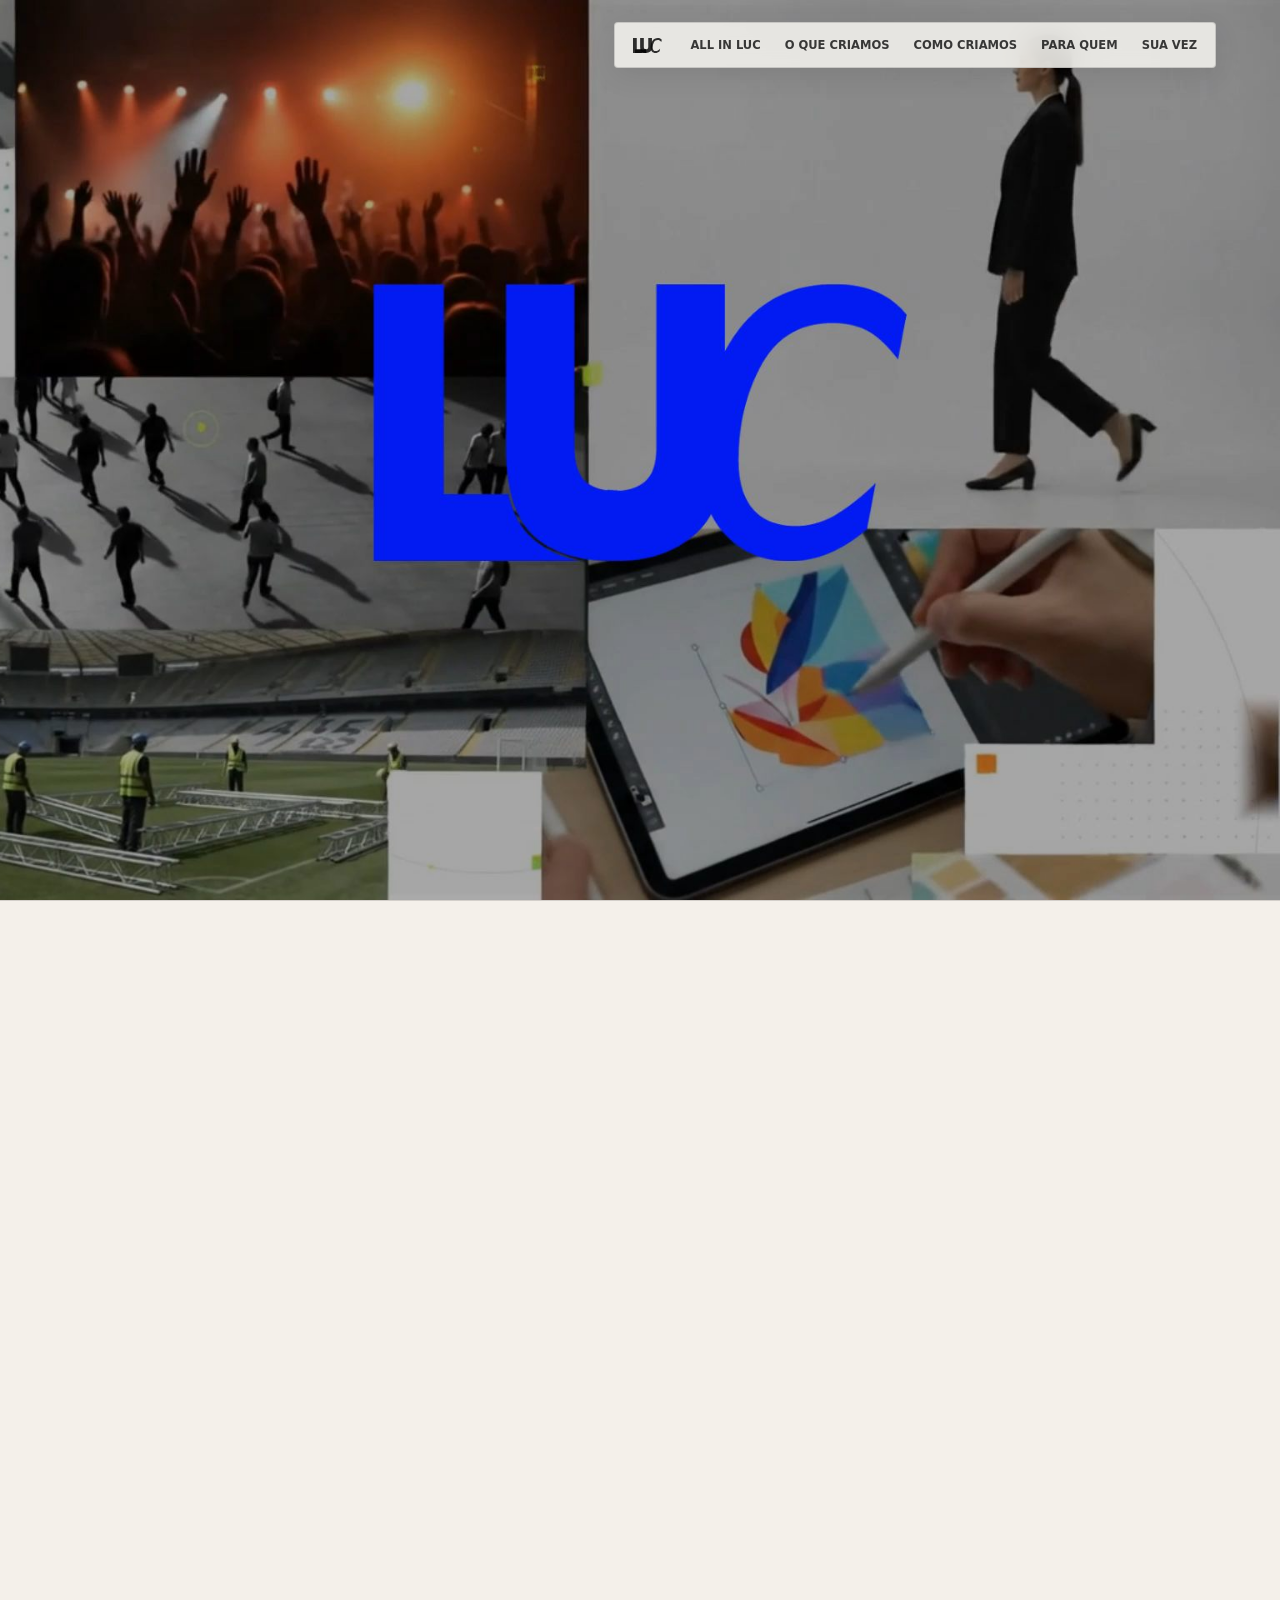
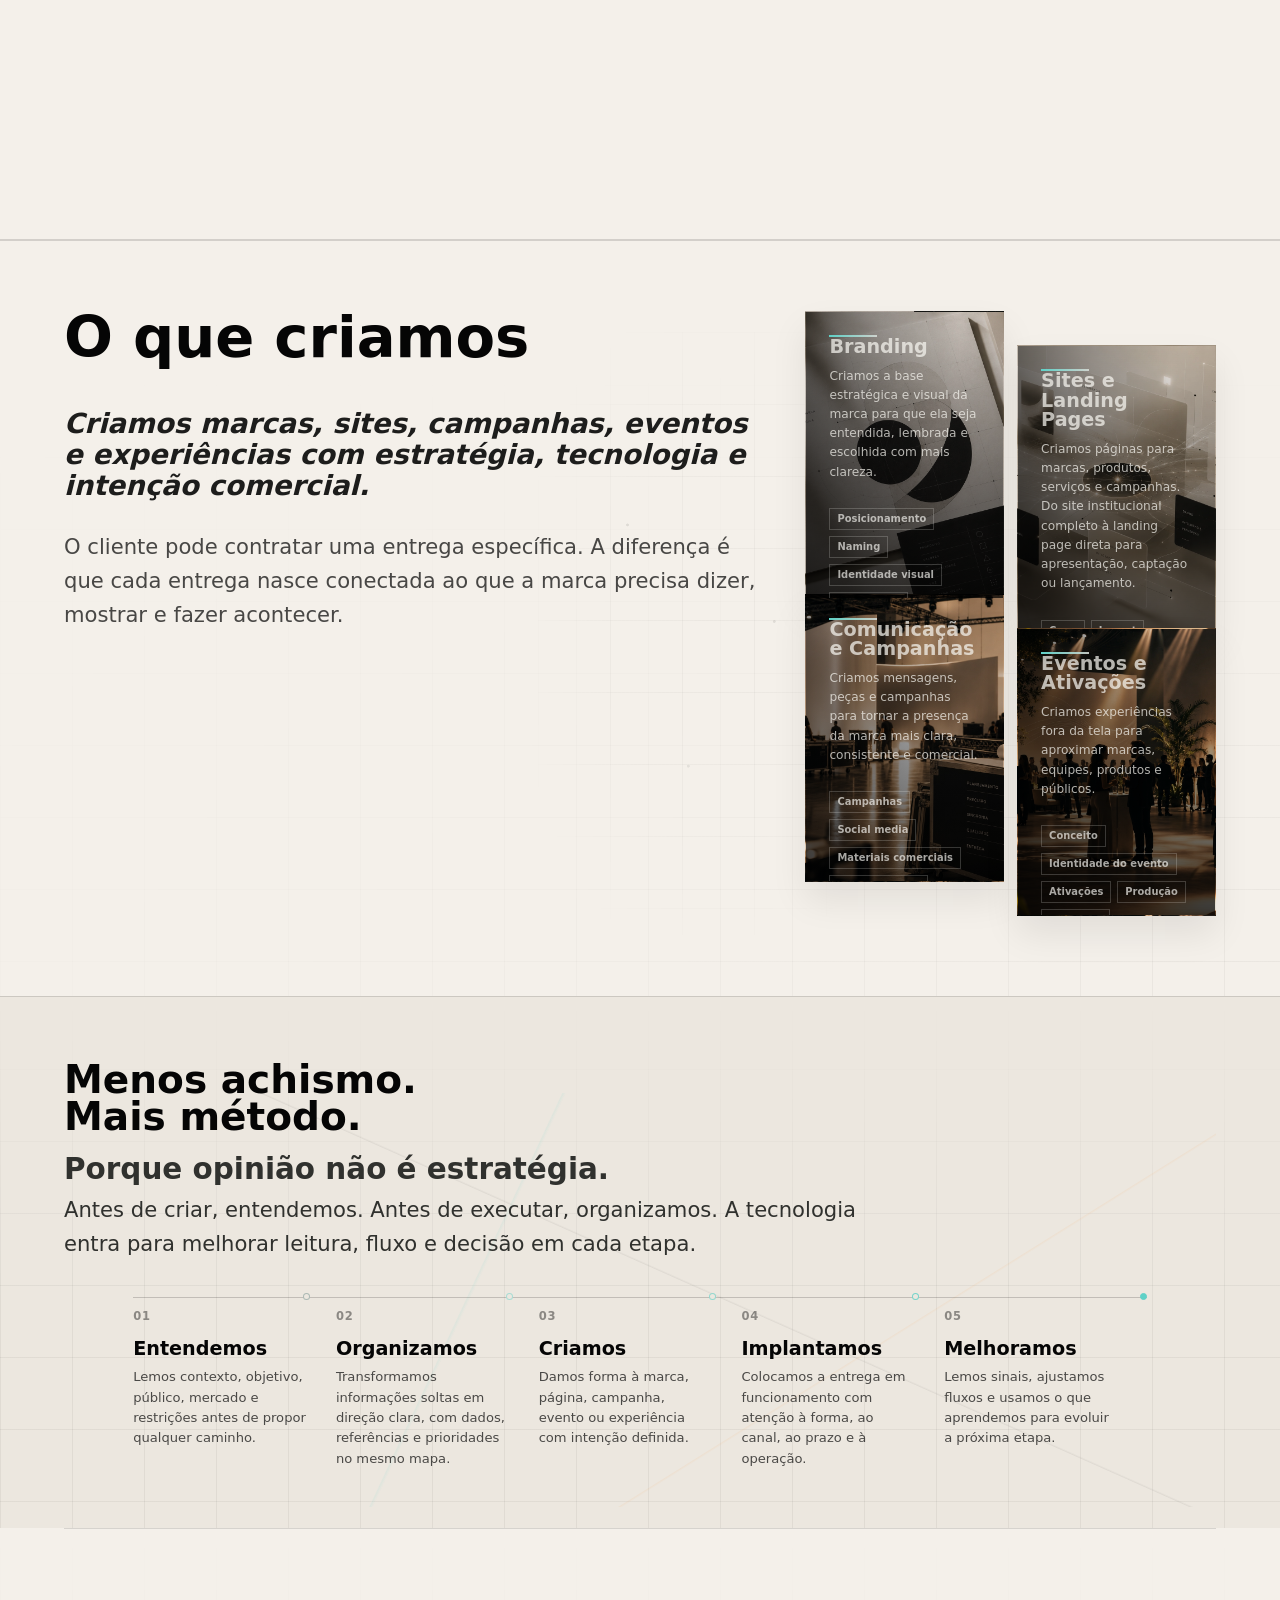
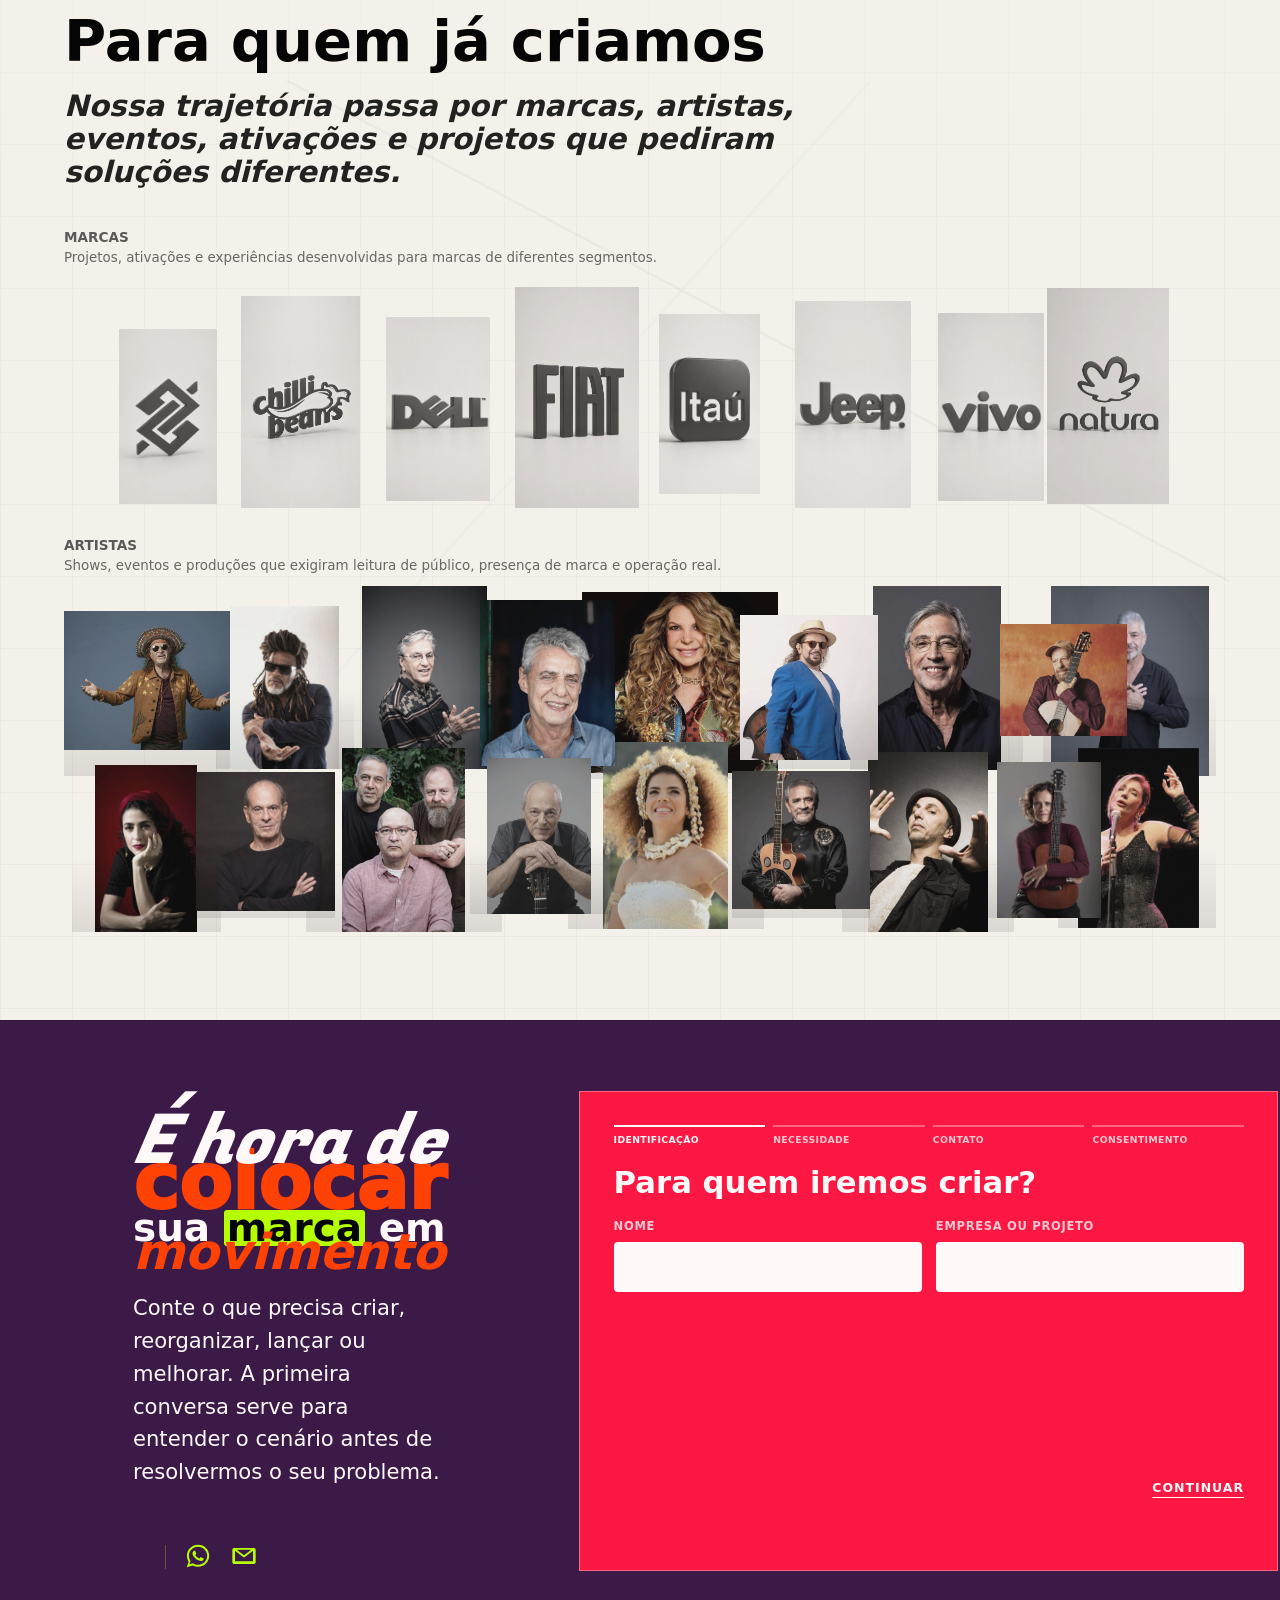
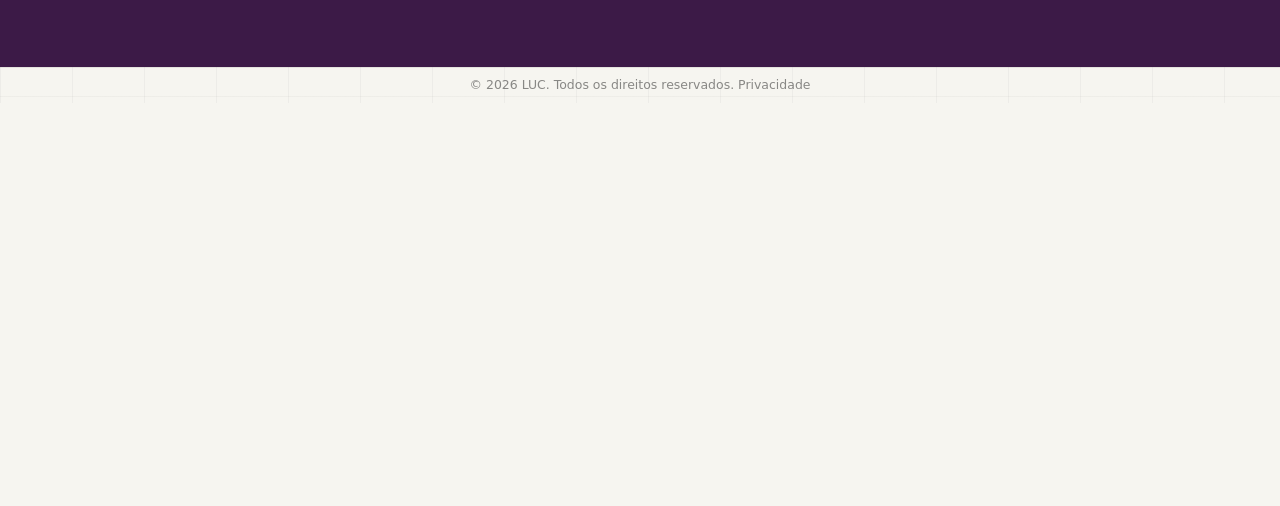
==== commit a903d218: "up" ====
--- a/index.html
+++ b/index.html
@@ -1,4 +1,4 @@
-<!doctype html>
+﻿<!doctype html>
 <html lang="pt-BR">
   <head>
     <meta charset="utf-8" />
@@ -41,7 +41,7 @@
       content="Estratégia e criatividade. Com tecnologia aplicada. Tudo o que sua marca precisa para transformar planejamento em presença, comunicação em percepção e execução em resultado."
     />
     <meta name="twitter:image" content="https://somosluc.com.br/og-image.jpg" />
-    <link rel="stylesheet" href="styles.css?v=form-refino-1" />
+    <link rel="stylesheet" href="styles.css?v=progressive-form-10" />
     <script type="application/ld+json">
       {
         "@context": "https://schema.org",
@@ -319,8 +319,9 @@
               <span class="contact-title-line contact-title-line-4">movimento</span>
             </h2>
             <p class="contact-intro">
-              Conte o que precisa criar, reorganizar, lançar ou melhorar. A primeira conversa serve para entender o cenário antes de indicar qualquer caminho.
+              Conte o que precisa criar, reorganizar, lançar ou melhorar. A primeira conversa serve para entender o cenário antes de resolvermos o seu problema.
             </p>
+            <div class="contact-signature-row">
             <img
               class="contact-signature"
               src="assets/logo-luc-3.svg?v=1"
@@ -330,62 +331,130 @@
               loading="lazy"
               decoding="async"
             />
-          </div>
-        </div>
-        <form
-          id="contact-form"
-          class="contact-form"
-          action="mailto:contato@somosluc.com.br"
-          method="post"
-          enctype="text/plain"
-          data-endpoint="https://script.google.com/macros/s/AKfycbyWKZT2C9OB0r_PVm5gpXtUp2uUIAJupB7f3hqzKwvX26mOUcXtq4gixX3EGaMQ2Ols/exec"
-        >
-          <input name="servico" type="hidden" value="Início de conversa pelo site LUC Creative & Co" />
-          <label class="form-trap" aria-hidden="true">
-            <span>Website</span>
-            <input name="website" type="text" tabindex="-1" autocomplete="off" />
-          </label>
-          <label>
-            <span>Nome</span>
-            <input name="nome" type="text" autocomplete="name" maxlength="120" required />
-          </label>
-          <label>
-            <span>Empresa ou projeto</span>
-            <input name="empresa" type="text" autocomplete="organization" maxlength="160" required />
-          </label>
-          <fieldset class="contact-choice contact-priority full">
-            <legend>O que você precisa criar, reorganizar ou melhorar?</legend>
-            <div class="contact-options">
-              <label><input name="prioridade" type="checkbox" value="Criar ou reposicionar marca" /><span>Preciso criar ou reposicionar minha marca</span></label>
-              <label><input name="prioridade" type="checkbox" value="Melhorar comunicação" /><span>Preciso melhorar minha comunicação</span></label>
-              <label><input name="prioridade" type="checkbox" value="Campanha" /><span>Preciso criar uma campanha</span></label>
-              <label><input name="prioridade" type="checkbox" value="Site ou landing page" /><span>Preciso criar um site ou landing page</span></label>
-              <label><input name="prioridade" type="checkbox" value="Melhorar imagem nas redes sociais" /><span>Preciso melhorar minha imagem nas redes sociais</span></label>
-              <label><input name="prioridade" type="checkbox" value="Evento ou ativação" /><span>Preciso desenvolver um evento ou ativação</span></label>
-              <label><input name="prioridade" type="checkbox" value="Tecnologia dados ou automações" /><span>Preciso organizar tecnologia, dados ou automações</span></label>
-              <label><input name="prioridade" type="checkbox" value="Preciso de direção" /><span>Ainda não sei. Preciso de direção</span></label>
-            </div>
-          </fieldset>
-          <label>
-            <span>WhatsApp</span>
-            <input name="telefone" type="tel" autocomplete="tel" maxlength="25" required />
-          </label>
-          <label>
-            <span>E-mail</span>
-            <input name="email" type="email" autocomplete="email" maxlength="160" required />
-          </label>
-          <label class="contact-consent full">
-            <input id="contact-lgpd" name="lgpd" type="checkbox" required />
-            <span>
-              Concordo que meus dados sejam utilizados pela LUC Creative & Co para responder a esta solicitação,
-              conforme a <a href="privacidade.html">Política de Privacidade</a>.
-            </span>
-          </label>
-          <button id="contact-submit" class="button button-primary" type="submit">
-            Iniciar conversa
-          </button>
-          <p id="contact-status" class="contact-status full" role="status" aria-live="polite"></p>
-        </form>
+              <span class="contact-signature-divider" aria-hidden="true"></span>
+          <a
+            class="contact-whatsapp"
+            href="https://wa.me/5571993081072?text=Ol%C3%A1.%20Cheguei%20pelo%20site%20da%20LUC%20CREATIVE%20%26CO%20e%20gostaria%20de%20falar%20sobre%20minha%20necessidade."
+            target="_blank"
+            rel="noopener"
+            aria-label="Falar com a LUC pelo WhatsApp"
+          >
+            <svg aria-hidden="true" viewBox="0 0 32 32" focusable="false">
+              <path d="M16.04 3.2c-7.02 0-12.73 5.63-12.73 12.56 0 2.38.68 4.7 1.98 6.71L3.2 28.8l6.61-2.03a12.9 12.9 0 0 0 6.23 1.59c7.02 0 12.73-5.64 12.73-12.6S23.06 3.2 16.04 3.2Zm0 22.9c-1.93 0-3.82-.53-5.47-1.54l-.39-.23-3.92 1.2 1.24-3.72-.26-.4a10.08 10.08 0 0 1-1.65-5.65c0-5.68 4.69-10.3 10.45-10.3 5.77 0 10.46 4.62 10.46 10.3 0 5.71-4.69 10.34-10.46 10.34Zm5.74-7.73c-.31-.15-1.86-.9-2.15-1-.29-.11-.5-.16-.71.15-.21.31-.82 1-.99 1.21-.18.21-.36.23-.67.08-.31-.16-1.31-.48-2.5-1.53-.92-.81-1.55-1.82-1.73-2.13-.18-.31-.02-.48.14-.63.14-.14.31-.36.47-.54.16-.18.21-.31.31-.52.1-.21.05-.39-.03-.54-.08-.15-.71-1.68-.97-2.3-.26-.6-.52-.52-.71-.53h-.61c-.21 0-.55.08-.84.39-.29.31-1.1 1.06-1.1 2.58 0 1.52 1.12 2.99 1.28 3.2.16.21 2.2 3.31 5.33 4.64.75.32 1.33.51 1.78.65.75.23 1.43.2 1.97.12.6-.09 1.86-.75 2.12-1.47.26-.72.26-1.34.18-1.47-.08-.13-.29-.21-.6-.36Z" />
+            </svg>
+          </a>
+          <a
+            class="contact-email"
+            href="mailto:contato@somosluc.com.br"
+            aria-label="Enviar e-mail para a LUC"
+          >
+            <svg aria-hidden="true" viewBox="0 0 24 24" focusable="false">
+              <path d="M3.4 5.2h17.2c.77 0 1.4.63 1.4 1.4v10.8c0 .77-.63 1.4-1.4 1.4H3.4c-.77 0-1.4-.63-1.4-1.4V6.6c0-.77.63-1.4 1.4-1.4Zm.9 2.24v9.12h15.4V7.44l-7.24 5.55a.78.78 0 0 1-.92 0L4.3 7.44Zm1.54-.74L12 11.42l6.16-4.72H5.84Z" />
+            </svg>
+          </a>            </div>
+          </div>
+        </div>
+        <div class="contact-form-column">
+          <div class="contact-form-shell" data-contact-form-shell>
+            <form
+              id="contact-form"
+              class="contact-form"
+              action="https://script.google.com/macros/s/AKfycbyWKZT2C9OB0r_PVm5gpXtUp2uUIAJupB7f3hqzKwvX26mOUcXtq4gixX3EGaMQ2Ols/exec"
+              method="post"
+              data-endpoint="https://script.google.com/macros/s/AKfycbyWKZT2C9OB0r_PVm5gpXtUp2uUIAJupB7f3hqzKwvX26mOUcXtq4gixX3EGaMQ2Ols/exec"
+              novalidate
+            >
+              <input name="servico" type="hidden" value="Início de conversa pelo site LUC Creative & Co" />
+              <label class="form-trap" aria-hidden="true">
+                <span>Website</span>
+                <input name="website" type="text" tabindex="-1" autocomplete="off" />
+              </label>
+
+              <header class="form-head">
+                <ol class="form-progress" aria-label="Progresso do formulário">
+                  <li class="is-active" data-step-indicator="0">Identificação</li>
+                  <li data-step-indicator="1">Necessidade</li>
+                  <li data-step-indicator="2">Contato</li>
+                  <li data-step-indicator="3">Consentimento</li>
+                </ol>
+              </header>
+
+              <div class="form-steps">
+                <section class="form-step is-active" data-form-step="0" aria-labelledby="contact-step-id">
+                  <h3 id="contact-step-id">Para quem iremos criar?</h3>
+                  <div class="form-grid">
+                    <label>
+                      <span>Nome</span>
+                      <input name="nome" type="text" autocomplete="name" maxlength="120" required />
+                    </label>
+                    <label>
+                      <span>Empresa ou projeto</span>
+                      <input name="empresa" type="text" autocomplete="organization" maxlength="160" required />
+                    </label>
+                  </div>
+                  <p class="form-step-error" data-step-error role="alert"></p>
+                </section>
+
+                <section class="form-step" data-form-step="1" aria-labelledby="contact-step-need" aria-hidden="true">
+                  <fieldset class="contact-choice contact-priority">
+                    <legend id="contact-step-need">O que você precisa criar?</legend>
+                    <div class="contact-options">
+                      <label><input name="prioridade" type="checkbox" value="Criar ou reposicionar marca" /><span>Preciso criar ou reposicionar minha marca</span></label>
+                      <label><input name="prioridade" type="checkbox" value="Melhorar comunicação" /><span>Preciso melhorar minha comunicação</span></label>
+                      <label><input name="prioridade" type="checkbox" value="Campanha" /><span>Preciso criar uma campanha</span></label>
+                      <label><input name="prioridade" type="checkbox" value="Site ou landing page" /><span>Preciso criar um site ou landing page</span></label>
+                      <label><input name="prioridade" type="checkbox" value="Melhorar imagem nas redes sociais" /><span>Preciso melhorar minha imagem nas redes sociais</span></label>
+                      <label><input name="prioridade" type="checkbox" value="Evento ou ativação" /><span>Preciso desenvolver um evento ou ativação</span></label>
+                      <label><input name="prioridade" type="checkbox" value="Tecnologia dados ou automações" /><span>Preciso organizar tecnologia, dados ou automações</span></label>
+                      <label><input name="prioridade" type="checkbox" value="Preciso de direção" /><span>Ainda não sei. Preciso de direção</span></label>
+                    </div>
+                  </fieldset>
+                  <p class="form-step-error" data-step-error role="alert"></p>
+                </section>
+
+                <section class="form-step" data-form-step="2" aria-labelledby="contact-step-contact" aria-hidden="true">
+                  <h3 id="contact-step-contact">Por onde te chamamos?</h3>
+                  <div class="form-grid">
+                    <label>
+                      <span>WhatsApp</span>
+                      <input name="telefone" type="tel" autocomplete="tel" maxlength="25" />
+                    </label>
+                    <label>
+                      <span>E-mail</span>
+                      <input name="email" type="email" autocomplete="email" maxlength="160" />
+                    </label>
+                  </div>
+                  <p class="form-step-error" data-step-error role="alert"></p>
+                </section>
+
+                <section class="form-step" data-form-step="3" aria-labelledby="contact-step-consent" aria-hidden="true">
+                  <h3 id="contact-step-consent">Podemos responder sua solicitação?</h3>
+                  <label class="contact-consent">
+                    <input id="contact-lgpd" name="lgpd" type="checkbox" required />
+                    <span>
+                      Concordo que meus dados sejam utilizados pela LUC Creative & Co para responder a esta solicitação,
+                      conforme a <a href="privacidade.html">Política de Privacidade</a>.
+                    </span>
+                  </label>
+                  <p class="form-step-error" data-step-error role="alert"></p>
+                </section>
+              </div>
+
+              <div class="form-actions" aria-label="Controles do formulário">
+                <button class="form-nav-button" type="button" data-step-prev>Voltar</button>
+                <button class="form-nav-button form-next" type="button" data-step-next>Continuar</button>
+                <button id="contact-submit" class="form-submit" type="submit">Iniciar conversa</button>
+              </div>
+              <p id="contact-status" class="contact-status" role="status" aria-live="polite"></p>
+            </form>
+
+            <div class="contact-success" data-contact-success hidden>
+              <p>Solicitação enviada.</p>
+              <h3>Recebemos a sua mensagem e retornaremos com brevidade.</h3>
+            </div>
+          </div>
+        </div>
+        <div class="contact-signature-row contact-signature-row-mobile">
         <img
           class="contact-signature-mobile"
           src="assets/logo-luc-3.svg?v=1"
@@ -395,72 +464,33 @@
           loading="lazy"
           decoding="async"
         />
+          <span class="contact-signature-divider" aria-hidden="true"></span>
+          <a
+            class="contact-whatsapp contact-whatsapp-mobile"
+            href="https://wa.me/5571993081072?text=Ol%C3%A1.%20Cheguei%20pelo%20site%20da%20LUC%20CREATIVE%20%26CO%20e%20gostaria%20de%20falar%20sobre%20minha%20necessidade."
+            target="_blank"
+            rel="noopener"
+            aria-label="Falar com a LUC pelo WhatsApp"
+          >
+            <svg aria-hidden="true" viewBox="0 0 32 32" focusable="false">
+              <path d="M16.04 3.2c-7.02 0-12.73 5.63-12.73 12.56 0 2.38.68 4.7 1.98 6.71L3.2 28.8l6.61-2.03a12.9 12.9 0 0 0 6.23 1.59c7.02 0 12.73-5.64 12.73-12.6S23.06 3.2 16.04 3.2Zm0 22.9c-1.93 0-3.82-.53-5.47-1.54l-.39-.23-3.92 1.2 1.24-3.72-.26-.4a10.08 10.08 0 0 1-1.65-5.65c0-5.68 4.69-10.3 10.45-10.3 5.77 0 10.46 4.62 10.46 10.3 0 5.71-4.69 10.34-10.46 10.34Zm5.74-7.73c-.31-.15-1.86-.9-2.15-1-.29-.11-.5-.16-.71.15-.21.31-.82 1-.99 1.21-.18.21-.36.23-.67.08-.31-.16-1.31-.48-2.5-1.53-.92-.81-1.55-1.82-1.73-2.13-.18-.31-.02-.48.14-.63.14-.14.31-.36.47-.54.16-.18.21-.31.31-.52.1-.21.05-.39-.03-.54-.08-.15-.71-1.68-.97-2.3-.26-.6-.52-.52-.71-.53h-.61c-.21 0-.55.08-.84.39-.29.31-1.1 1.06-1.1 2.58 0 1.52 1.12 2.99 1.28 3.2.16.21 2.2 3.31 5.33 4.64.75.32 1.33.51 1.78.65.75.23 1.43.2 1.97.12.6-.09 1.86-.75 2.12-1.47.26-.72.26-1.34.18-1.47-.08-.13-.29-.21-.6-.36Z" />
+            </svg>
+          </a>
+          <a
+            class="contact-email"
+            href="mailto:contato@somosluc.com.br"
+            aria-label="Enviar e-mail para a LUC"
+          >
+            <svg aria-hidden="true" viewBox="0 0 24 24" focusable="false">
+              <path d="M3.4 5.2h17.2c.77 0 1.4.63 1.4 1.4v10.8c0 .77-.63 1.4-1.4 1.4H3.4c-.77 0-1.4-.63-1.4-1.4V6.6c0-.77.63-1.4 1.4-1.4Zm.9 2.24v9.12h15.4V7.44l-7.24 5.55a.78.78 0 0 1-.92 0L4.3 7.44Zm1.54-.74L12 11.42l6.16-4.72H5.84Z" />
+            </svg>
+          </a>        </div>
       </section>
     </main>
     <footer class="site-footer">
       <p>© 2026 LUC. Todos os direitos reservados. <a href="privacidade.html">Privacidade</a></p>
     </footer>
 
-    <script>
-      document.addEventListener("DOMContentLoaded", function () {
-        const form = document.getElementById("contact-form");
-        if (!form) return;
-
-        const options = Array.from(form.querySelectorAll('input[name="prioridade"]'));
-        const fieldset = form.querySelector(".contact-priority");
-        if (!options.length || !fieldset) return;
-
-        function hasSelection() {
-          return options.some((option) => option.checked);
-        }
-
-        function clearState() {
-          fieldset.classList.remove("has-error");
-          fieldset.removeAttribute("data-error");
-        }
-
-        options.forEach((option) => {
-          option.addEventListener("change", clearState);
-        });
-
-        form.addEventListener("submit", function (event) {
-          if (hasSelection()) return;
-          event.preventDefault();
-          fieldset.classList.add("has-error");
-          fieldset.setAttribute("data-error", "Escolha pelo menos uma opção.");
-          options[0].focus();
-        });
-      });
-      
-      function alinharBlocoTipografico() {
-        const container = document.querySelector('.contact-title');
-        const linhas = Array.from(document.querySelectorAll('.contact-title-line'));
-        const palavraReferencia = document.querySelector('.contact-title-line-4');
-        const formulario = document.querySelector('.contact-form');
-        
-        if (!container || !palavraReferencia || !formulario || linhas.length === 0) return;
-        
-        const containerRect = container.getBoundingClientRect();
-        const formRect = formulario.getBoundingClientRect();
-        const estaEmColuna = formRect.left <= containerRect.left + 1;
-        const larguraDisponivel = estaEmColuna ? formRect.width : formRect.left - (containerRect.left * 2);
-        const larguraAlvo = Math.min(Math.max(220, larguraDisponivel), container.parentElement.getBoundingClientRect().width);
-        
-        container.style.setProperty('--contact-title-target-width', larguraAlvo + 'px');
-        
-        linhas.forEach(linha => {
-          linha.style.fontSize = '100px';
-          const larguraAtual = linha.getBoundingClientRect().width;
-          if (larguraAtual > 0) {
-            const proporcao = larguraAlvo / larguraAtual;
-            linha.style.fontSize = (100 * proporcao) + 'px';
-          }
-        });
-      }
-      window.addEventListener('DOMContentLoaded', alinharBlocoTipografico);
-      window.addEventListener('resize', alinharBlocoTipografico);
-      document.fonts.ready.then(alinharBlocoTipografico);
-    </script>
-    <script src="script.js?v=mobile-menu-experiencia-2" defer></script>
+    <script src="script.js?v=progressive-form-10" defer></script>
   </body>
-</html>+</html>
--- a/styles.css
+++ b/styles.css
@@ -1,4 +1,4 @@
-@import url("https://fonts.googleapis.com/css2?family=Fugaz+One&display=swap");
+﻿@import url("https://fonts.googleapis.com/css2?family=Fugaz+One&display=swap");
 
 :root {
   --paper: #f6f5f0;
@@ -1376,7 +1376,7 @@
 .mosaic-artists .editorial-item:nth-child(17) { inset: auto auto 4% 77%; z-index: 6; width: 12%; height: 43%; }
 .mosaic-artists .editorial-item:nth-child(18) { inset: auto 0 1% auto; z-index: 7; width: 12%; height: 48%; }
 
-/* Experiência: duas linguagens, um mesmo sistema editorial. */
+/* ExperiÃªncia: duas linguagens, um mesmo sistema editorial. */
 .portfolio-mosaic {
   max-width: 1380px;
 }
@@ -1645,13 +1645,18 @@
   min-height: 420px;
   padding: clamp(34px, 5.5vw, 70px) clamp(20px, 5vw, 72px) clamp(52px, 8vw, 96px);
   border-top: 1px solid var(--line);
-  background: #fff9fa;
+  background: #3c1a47;
 }
 
 .contact > div.contact-left-column {
   width: 100%;
-  padding-top: clamp(22px, 3vw, 34px);
-  overflow: hidden;
+  padding-top: 0;
+  overflow: visible;
+}
+
+.contact > div.contact-left-column,
+.contact > div.contact-form-column {
+  transform: translateX(var(--contact-group-offset, 0px));
 }
 
 .contact-heading-copy {
@@ -1660,6 +1665,7 @@
   gap: clamp(12px, 1.5vw, 18px);
   align-items: flex-start;
   width: 100%;
+  transform: translateX(var(--contact-copy-offset, 0px));
 }
 
 .contact-title {
@@ -1670,21 +1676,28 @@
   padding: 0;
   font-family: Inter, ui-sans-serif, system-ui, -apple-system, BlinkMacSystemFont, "Segoe UI", sans-serif;
   text-transform: none;
+  transform-origin: left top;
 }
 
 .contact-title-line {
   display: block;
   white-space: nowrap;
   width: max-content;
-  line-height: 0.85;
+  line-height: 0.9;
   transform-origin: left top;
 }
 
 .contact-title-line-1 {
+  position: relative;
+  z-index: 2;
+  padding-top: 0.08em;
+  margin-bottom: -0.146em;
   font-family: "Fugaz One", Impact, sans-serif;
   font-style: italic;
   font-weight: 400;
   letter-spacing: 0;
+  color: #fff9fa;
+  transform: translateY(0.225em);
 }
 
 .contact-title-line-2 {
@@ -1693,11 +1706,14 @@
 }
 
 .contact-title-line-3 {
+  margin-top: -0.2em;
   font-weight: 760;
   letter-spacing: 0;
+  color: #fff9fa;
 }
 
 .contact-title-line-4 {
+  margin-top: -0.32em;
   font-style: italic;
   font-weight: 820;
   letter-spacing: 0;
@@ -1720,24 +1736,44 @@
   padding: 0 0.08em 0.03em;
   border-radius: 0.08em;
   background: #b6ff00;
+  color: #050505;
   box-decoration-break: clone;
   -webkit-box-decoration-break: clone;
 }
 
 .contact-heading-copy .contact-intro {
-  max-width: 820px;
+  width: var(--contact-title-target-width, 100%);
+  max-width: var(--contact-title-target-width, 100%);
   margin-top: 0;
+  color: #fff9fa;
 }
 
 .contact-signature {
   display: block;
-  width: min(72%, 470px);
+  width: min(42%, 190px);
   height: auto;
-  margin-top: clamp(18px, 2.8vw, 34px);
   object-fit: contain;
   object-position: left center;
-  transform: scale(0.4);
-  transform-origin: left bottom;
+}
+
+.contact-signature-row {
+  display: inline-flex;
+  gap: 18px;
+  align-items: flex-end;
+  margin-top: clamp(18px, 2.8vw, 34px);
+}
+
+.contact-signature-row-mobile {
+  display: none;
+}
+
+.contact-signature-divider {
+  flex: 0 0 1px;
+  width: 1px;
+  height: 24px;
+  margin-left: 10px;
+  margin-bottom: 2px;
+  background: rgba(182, 255, 0, 0.28);
 }
 
 .contact-signature-mobile {
@@ -1747,28 +1783,110 @@
 
 .contact-intro {
   max-width: 760px;
-  color: var(--muted);
+  color: #fff9fa;
   font-size: clamp(1.05rem, 1.7vw, 1.32rem);
   line-height: 1.6;
 }
 
+
+.contact-form-column {
+  display: grid;
+  align-content: start;
+  width: 100%;
+}
+
+.contact-whatsapp,
+.contact-email {
+  display: inline-flex;
+  align-items: center;
+  justify-content: center;
+  width: 30px;
+  height: 30px;
+  border: 0;
+  background: transparent;
+  color: #b6ff00;
+  text-decoration: none;
+  align-self: flex-end;
+  transition: opacity 180ms ease, transform 180ms ease;
+}
+.contact-whatsapp:hover,
+.contact-email:hover {
+  opacity: 0.78;
+  transform: translateY(-1px);
+}
+
+.contact-whatsapp svg,
+.contact-email svg {
+  width: 28px;
+  height: 28px;
+  fill: currentColor;
+}
+
+.contact-form-shell {
+  --form-bg: #fd1843;
+  --form-fg: #fff9fa;
+  --form-muted: rgba(255, 249, 250, 0.78);
+  --form-field-bg: #fff9fa;
+  --form-field-text: #171717;
+  --form-field-border: rgba(255, 249, 250, 0.88);
+  --form-line: rgba(255, 249, 250, 0.34);
+  --form-error: #fff9fa;
+  width: 100%;
+  height: var(--contact-form-height, auto);
+  background: var(--form-bg);
+  color: var(--form-fg);
+}
+
+.contact-form-shell[data-current-step="1"] {
+  --form-bg: #b6ff00;
+  --form-fg: #3c1a47;
+  --form-muted: rgba(60, 26, 71, 0.74);
+  --form-field-bg: #3c1a47;
+  --form-field-text: #b6ff00;
+  --form-field-border: rgba(60, 26, 71, 0.72);
+  --form-line: rgba(60, 26, 71, 0.3);
+  --form-error: #3c1a47;
+}
+
+.contact-form-shell[data-current-step="2"] {
+  --form-bg: #fffdf1;
+  --form-fg: #59c749;
+  --form-muted: rgba(89, 199, 73, 0.74);
+  --form-field-bg: transparent;
+  --form-field-text: #59c749;
+  --form-field-border: rgba(89, 199, 73, 0.72);
+  --form-line: rgba(89, 199, 73, 0.28);
+  --form-error: #c84747;
+}
+
+.contact-form-shell[data-current-step="3"],
+.contact-form-shell.is-success {
+  --form-bg: #21f1a8;
+  --form-fg: #171717;
+  --form-muted: rgba(23, 23, 23, 0.72);
+  --form-field-bg: #171717;
+  --form-field-text: #21f1a8;
+  --form-field-border: rgba(23, 23, 23, 0.72);
+  --form-line: rgba(23, 23, 23, 0.28);
+  --form-error: #171717;
+}
+
 .contact-form {
   display: grid;
-  grid-template-columns: repeat(2, minmax(0, 1fr));
-  gap: 16px;
+  grid-template-rows: auto 1fr auto auto;
+  gap: clamp(14px, 1.8vw, 22px);
   width: 100%;
-  padding: clamp(22px, 3vw, 34px);
-  border: none;
-  border-radius: 8px;
-  background: #b6ff00;
-  box-shadow: 0 12px 34px rgba(7, 7, 7, 0.04);
-  backdrop-filter: blur(12px);
-  -webkit-backdrop-filter: blur(12px);
+  height: var(--contact-form-height, auto);
+  min-height: 430px;
+  padding: clamp(22px, 2.6vw, 34px);
+  border: 1px solid var(--form-line);
+  background: var(--form-bg);
+  color: var(--form-fg);
 }
 
 .contact-form label {
   display: grid;
-  gap: 8px;
+  gap: 9px;
 }
 
 .contact-form .form-trap {
@@ -1779,94 +1897,164 @@
   overflow: hidden;
 }
 
+.form-head {
+  display: grid;
+  gap: 12px;
+}
+
+.form-step-count {
+  display: none;
+}
+
+.form-progress {
+  display: grid;
+  grid-template-columns: repeat(4, minmax(0, 1fr));
+  gap: 8px;
+  margin: 0;
+  padding: 0;
+  list-style: none;
+}
+
+.form-progress li {
+  display: grid;
+  gap: 7px;
+  color: var(--form-muted);
+  font-size: clamp(0.58rem, 0.72vw, 0.72rem);
+  font-weight: 680;
+  letter-spacing: 0.04em;
+  text-transform: uppercase;
+}
+
+.form-progress li::before {
+  display: block;
+  height: 2px;
+  content: "";
+  background: var(--form-line);
+}
+
+.form-progress li.is-active,
+.form-progress li.is-complete {
+  color: var(--form-fg);
+}
+
+.form-progress li.is-active::before,
+.form-progress li.is-complete::before {
+  background: var(--form-fg);
+}
+
+.form-steps {
+  display: grid;
+  min-height: 0;
+}
+
+.form-step {
+  grid-area: 1 / 1;
+  display: grid;
+  align-content: start;
+  gap: clamp(14px, 1.7vw, 20px);
+  opacity: 0;
+  visibility: hidden;
+  pointer-events: none;
+  transition: opacity 220ms ease;
+}
+
+.form-step.is-active {
+  opacity: 1;
+  visibility: visible;
+  pointer-events: auto;
+}
+
+.form-step-label {
+  margin: 0;
+  color: var(--form-muted);
+  font-size: 0.72rem;
+  font-weight: 760;
+  letter-spacing: 0.08em;
+  text-transform: uppercase;
+}
+
+.form-step h3 {
+  max-width: none;
+  margin: 0;
+  color: var(--form-fg);
+  font-size: clamp(1.48rem, 2.4vw, 2.18rem);
+  font-weight: 660;
+  line-height: 1.02;
+  white-space: nowrap;
+}
+
+.contact-success h3 {
+  max-width: 20ch;
+  margin: 0;
+  color: var(--form-fg);
+  font-size: clamp(1.48rem, 2.4vw, 2.18rem);
+  font-weight: 660;
+  line-height: 1.02;
+}
+
+.form-grid {
+  display: grid;
+  grid-template-columns: repeat(2, minmax(0, 1fr));
+  gap: 14px;
+}
+
 .contact-choice {
   min-width: 0;
   margin: 0;
-  padding: clamp(16px, 2vw, 22px);
+  padding: 0;
   border: none;
-  border-radius: 6px;
-  background: rgba(255, 255, 255, 0.12);
-  backdrop-filter: blur(10px);
-  -webkit-backdrop-filter: blur(10px);
+  background: transparent;
 }
 
 .contact-choice legend {
-  display: inline-block;
-  padding: 0 10px;
-  border-radius: 999px;
-  background: rgba(246, 245, 240, 0.72);
-  color: var(--muted);
-  font-size: 0.72rem;
-  font-weight: 760;
-  line-height: 1.45;
-  text-transform: uppercase;
+  max-width: none;
+  margin: 0 0 clamp(14px, 1.6vw, 18px);
+  padding: 0;
+  color: var(--form-fg);
+  font-size: clamp(1.48rem, 2.4vw, 2.18rem);
+  font-weight: 660;
+  line-height: 1.04;
+  white-space: nowrap;
 }
 
 .contact-options {
   display: grid;
   grid-template-columns: 1fr;
-  gap: 10px;
+  gap: 6px;
 }
 
 .contact-options label {
   display: flex;
   grid-template-columns: none;
   flex-direction: row;
-  gap: 9px;
+  gap: 10px;
   align-items: center;
   width: 100%;
+  min-height: 31px;
   cursor: pointer;
 }
 
 .contact-options label:has(input:focus-visible),
 .contact-consent:has(input:focus-visible) {
-  outline: 2px solid rgba(95, 209, 199, 0.62);
-  outline-offset: 4px;
+  outline: 2px solid var(--form-fg);
+  outline-offset: 3px;
 }
 
 .contact-options label span {
-  color: #30312e;
-  font-size: 0.78rem;
-  font-weight: 620;
+  color: var(--form-fg);
+  font-size: 0.8rem;
+  font-weight: 560;
   text-transform: none;
+  transform-origin: left top;
 }
 
 .contact-form .contact-options input[type="checkbox"] {
-  width: 13px;
-  height: 13px;
-  min-height: 13px;
+  width: 15px;
+  height: 15px;
+  min-height: 15px;
   margin: 0;
   padding: 0;
-  accent-color: #050505;
-}
-
-.contact-priority {
-  padding: clamp(20px, 2.4vw, 28px);
-  border-color: transparent;
-  background: rgba(255, 255, 255, 0.14);
-}
-
-.contact-priority legend {
-  color: #050505;
-  font-size: clamp(0.76rem, 0.9vw, 0.88rem);
-}
-
-.contact-priority.has-error {
-  border-color: rgba(140, 30, 30, 0.52);
-}
-
-.contact-priority.has-error::after {
-  display: block;
-  margin-top: 10px;
-  color: rgba(140, 30, 30, 0.88);
-  font-size: 0.72rem;
-  font-weight: 700;
-  content: attr(data-error);
-}
-
-.contact-form .full,
-.contact-form button {
-  grid-column: 1 / -1;
+  accent-color: var(--form-fg);
 }
 
 .contact-form .contact-consent {
@@ -1874,35 +2062,33 @@
   grid-template-columns: none;
   flex-direction: row;
   justify-content: flex-start;
-  gap: 9px;
+  gap: 11px;
   align-items: flex-start;
-  width: fit-content;
-  max-width: 560px;
-  padding: 10px 12px;
+  width: min(100%, 520px);
+  padding: 0;
   border: none;
-  border-radius: 6px;
-  background: rgba(255, 255, 255, 0.12);
+  background: transparent;
 }
 
 .contact-form .contact-consent input {
   flex: 0 0 auto;
-  width: 14px;
-  height: 14px;
-  min-height: 14px;
+  width: 16px;
+  height: 16px;
+  min-height: 16px;
   margin: 2px 0 0;
   padding: 0;
-  border-radius: 2px;
-  accent-color: var(--tech);
+  accent-color: var(--form-fg);
 }
 
 .contact-form .contact-consent span {
   display: block;
   max-width: 520px;
-  color: #4d4f4b;
-  font-size: 0.7rem;
+  color: var(--form-fg);
+  font-size: 0.82rem;
   font-weight: 560;
-  line-height: 1.4;
+  line-height: 1.5;
   text-transform: none;
+  transform-origin: left top;
 }
 
 .contact-form .contact-consent a,
@@ -1914,74 +2100,147 @@
 
 .contact-form .contact-consent a:hover,
 .site-footer a:hover {
-  color: var(--ink);
+  color: var(--form-fg);
 }
 
 .contact-form span {
-  color: var(--muted);
+  color: var(--form-muted);
   font-size: 0.72rem;
   font-weight: 760;
+  letter-spacing: 0.06em;
   text-transform: uppercase;
 }
 
-.contact-form input,
-.contact-form textarea {
+.contact-form input {
   width: 100%;
-  border: none;
-  border-radius: 6px;
-  background: #fff9fa;
-  color: var(--ink);
+  min-height: 50px;
+  padding: 0 14px;
+  border: 1px solid var(--form-field-border);
+  border-radius: 4px;
+  background: var(--form-field-bg);
+  color: var(--form-field-text);
   font: inherit;
-  backdrop-filter: blur(8px);
-  -webkit-backdrop-filter: blur(8px);
-}
-
-.contact-form input {
-  min-height: 48px;
-  padding: 0 13px;
-}
-
-.contact-form textarea {
-  min-height: 140px;
-  padding: 13px;
-  resize: vertical;
-}
-
-.contact-form input:focus,
-.contact-form textarea:focus {
-  outline: 2px solid rgba(95, 209, 199, 0.52);
+}
+
+.contact-form input::placeholder {
+  color: var(--form-muted);
+}
+
+.contact-form input:focus {
+  border-color: var(--form-fg);
+  outline: 2px solid var(--form-line);
   outline-offset: 2px;
 }
 
-.contact-form button {
-  width: 100%;
+.contact-form [aria-invalid="true"] {
+  border-color: var(--form-error);
+}
+
+.form-step-error,
+.contact-status {
+  min-height: 20px;
+  margin: 0;
+  color: var(--form-error);
+  font-size: 0.78rem;
+  font-weight: 620;
+  line-height: 1.45;
+}
+
+.form-actions {
+  display: flex;
+  align-items: center;
+  justify-content: flex-end;
+  gap: 18px;
+}
+
+.form-nav-button,
+.form-submit {
+  min-height: 0;
+  padding: 0;
+  border: 0;
+  border-radius: 0;
+  background: transparent;
+  color: var(--form-fg);
   cursor: pointer;
-}
-
-.contact-form button:disabled {
+  font: inherit;
+  font-size: 0.78rem;
+  font-weight: 760;
+  letter-spacing: 0.08em;
+  text-transform: uppercase;
+  text-decoration: underline;
+  text-underline-offset: 5px;
+  transition:
+    color 180ms ease,
+    opacity 180ms ease;
+}
+
+.form-next,
+.form-submit {
+  color: var(--form-fg);
+}
+
+.form-nav-button:hover,
+.form-submit:hover {
+  color: var(--form-muted);
+  transform: none;
+}
+
+.form-next:hover,
+.form-submit:hover {
+  color: var(--form-muted);
+}
+
+.form-nav-button:disabled,
+.form-submit:disabled {
   cursor: wait;
-  opacity: 0.54;
+  opacity: 0.56;
+}
+
+.form-nav-button.is-hidden,
+.form-submit.is-hidden {
+  display: none;
+  pointer-events: none;
 }
 
 .contact-status {
+  color: var(--form-muted);
+}
+
+.contact-status[data-state="success"] {
+  color: var(--form-fg);
+}
+
+.contact-status[data-state="error"] {
+  color: var(--form-error);
+}
+
+.contact-form-shell.is-success .contact-form {
   display: none;
+}
+
+.contact-success {
+  display: grid;
+  align-content: center;
+  gap: 14px;
+  height: var(--contact-form-height, auto);
+  min-height: 430px;
+  padding: clamp(24px, 3vw, 38px);
+  border: 1px solid var(--form-line);
+  background: var(--form-bg);
+  color: var(--form-fg);
+}
+
+.contact-success[hidden] {
+  display: none;
+}
+
+.contact-success p {
   margin: 0;
-  padding-top: 4px;
-  color: var(--muted);
-  font-size: 0.82rem;
-  line-height: 1.45;
-}
-
-.contact-status.is-visible {
-  display: block;
-}
-
-.contact-status[data-state="success"] {
-  color: #276a62;
-}
-
-.contact-status[data-state="error"] {
-  color: #9a342f;
+  color: var(--form-muted);
+  font-size: 0.78rem;
+  font-weight: 760;
+  letter-spacing: 0.08em;
+  text-transform: uppercase;
 }
 
 .site-footer {
@@ -2429,21 +2688,25 @@
     font-weight: 420;
   }
 
-  .contact-signature {
+  .contact-signature-row {
     display: none;
   }
+
+  .contact-signature-row-mobile {
+    display: inline-flex;
+    gap: 16px;
+    align-items: flex-end;
+    margin: clamp(26px, 7vw, 42px) 0 0;
+  }
+
   .contact-signature-mobile {
     display: block;
-    width: min(58%, 300px);
+    width: min(46%, 160px);
     height: auto;
-    margin: clamp(26px, 7vw, 42px) 0 0;
     object-fit: contain;
     object-position: left center;
-    transform: scale(0.4);
-    transform-origin: left bottom;
-  }
-
-  .what-grid article {
+  }
+.what-grid article {
     min-height: 230px;
   }
 
@@ -2469,8 +2732,37 @@
   }
 
   .contact-form {
+    padding: 18px;
+  }
+
+  .contact-form-shell,
+  .contact-form,
+  .contact-success {
+    min-height: 620px;
+  }
+
+  .form-progress {
+    grid-template-columns: repeat(2, minmax(0, 1fr));
+  }
+
+  .form-steps {
+    min-height: 430px;
+  }
+
+  .form-step h3,
+  .contact-choice legend {
+    font-size: clamp(1.35rem, 7vw, 1.8rem);
+  }
+
+  .form-step[data-form-step="2"] h3,
+  .form-step[data-form-step="3"] h3 {
+    max-width: 12ch;
+    white-space: normal;
+  }
+
+  .form-grid,
+  .form-actions {
     grid-template-columns: 1fr;
-    padding: 18px;
   }
 
   .what > p,
@@ -2496,4 +2788,4 @@
   .hero-video {
     opacity: 0.88;
   }
-}+}
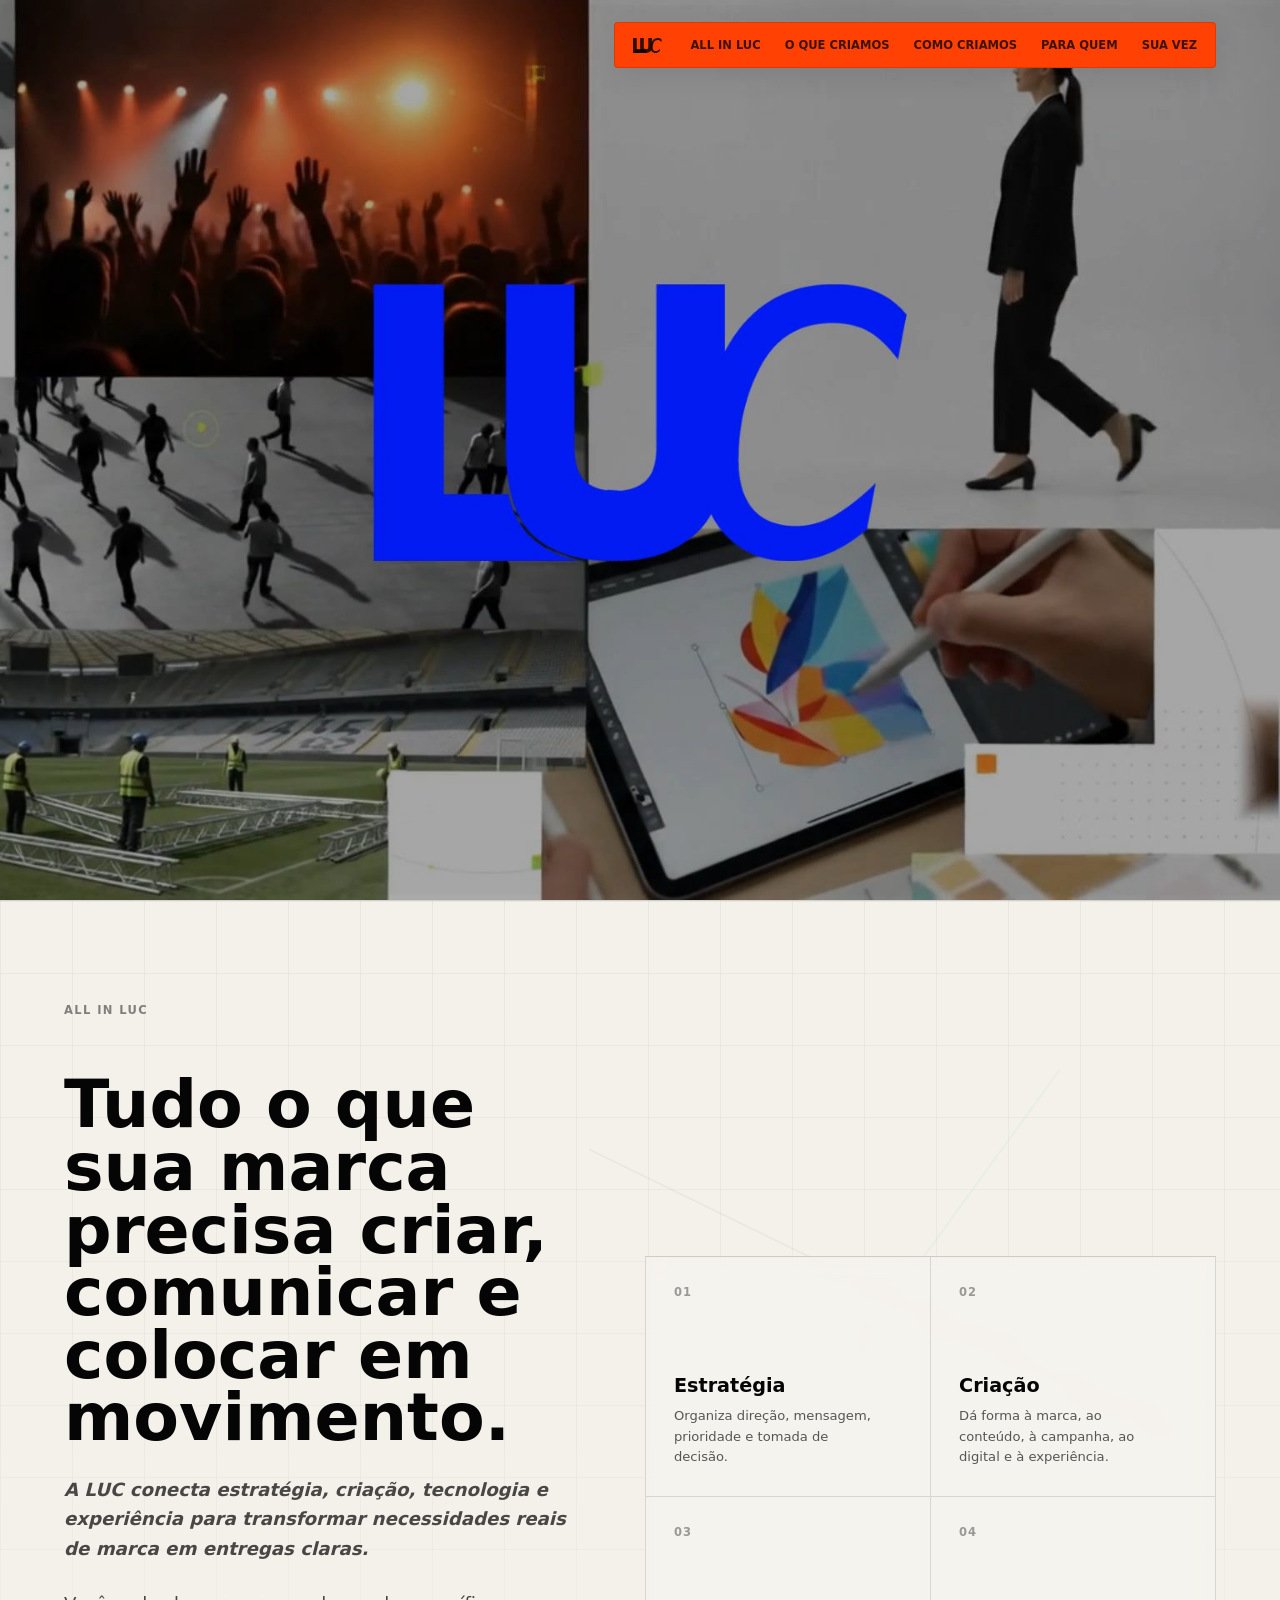
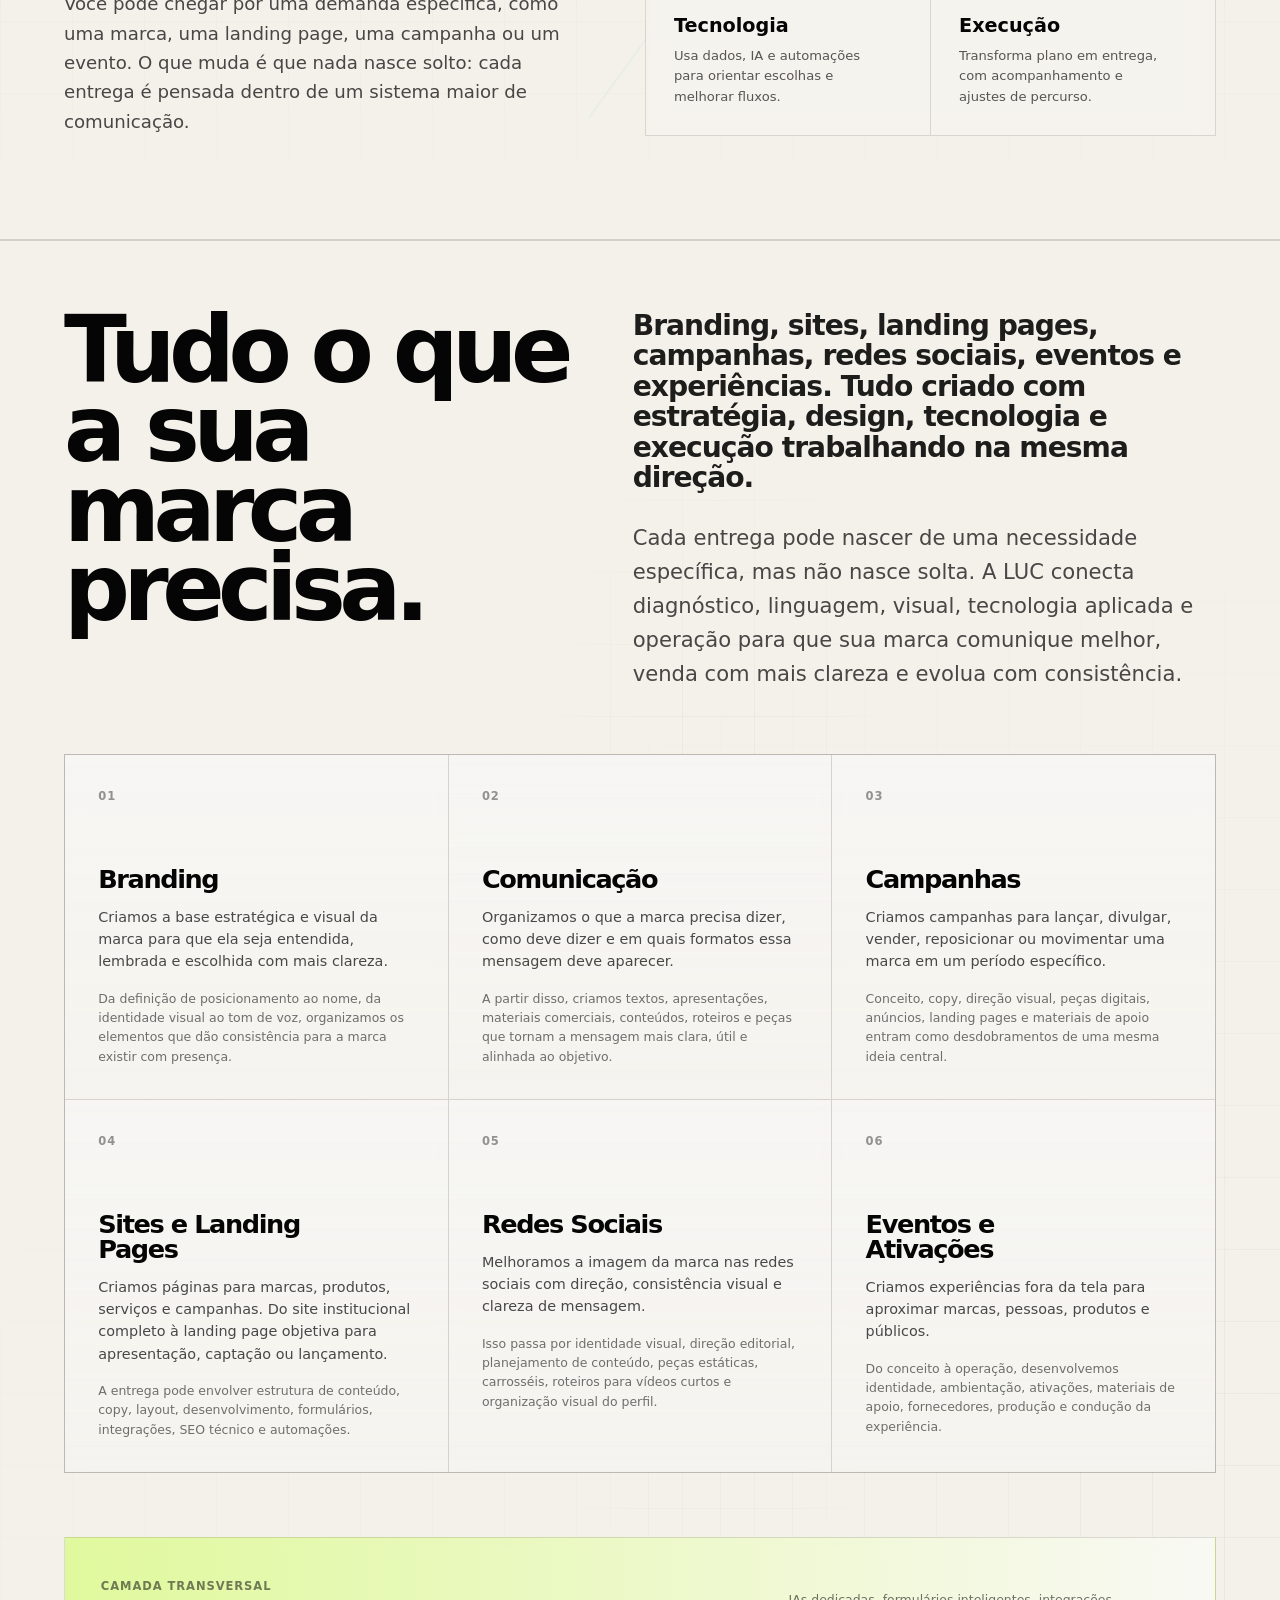
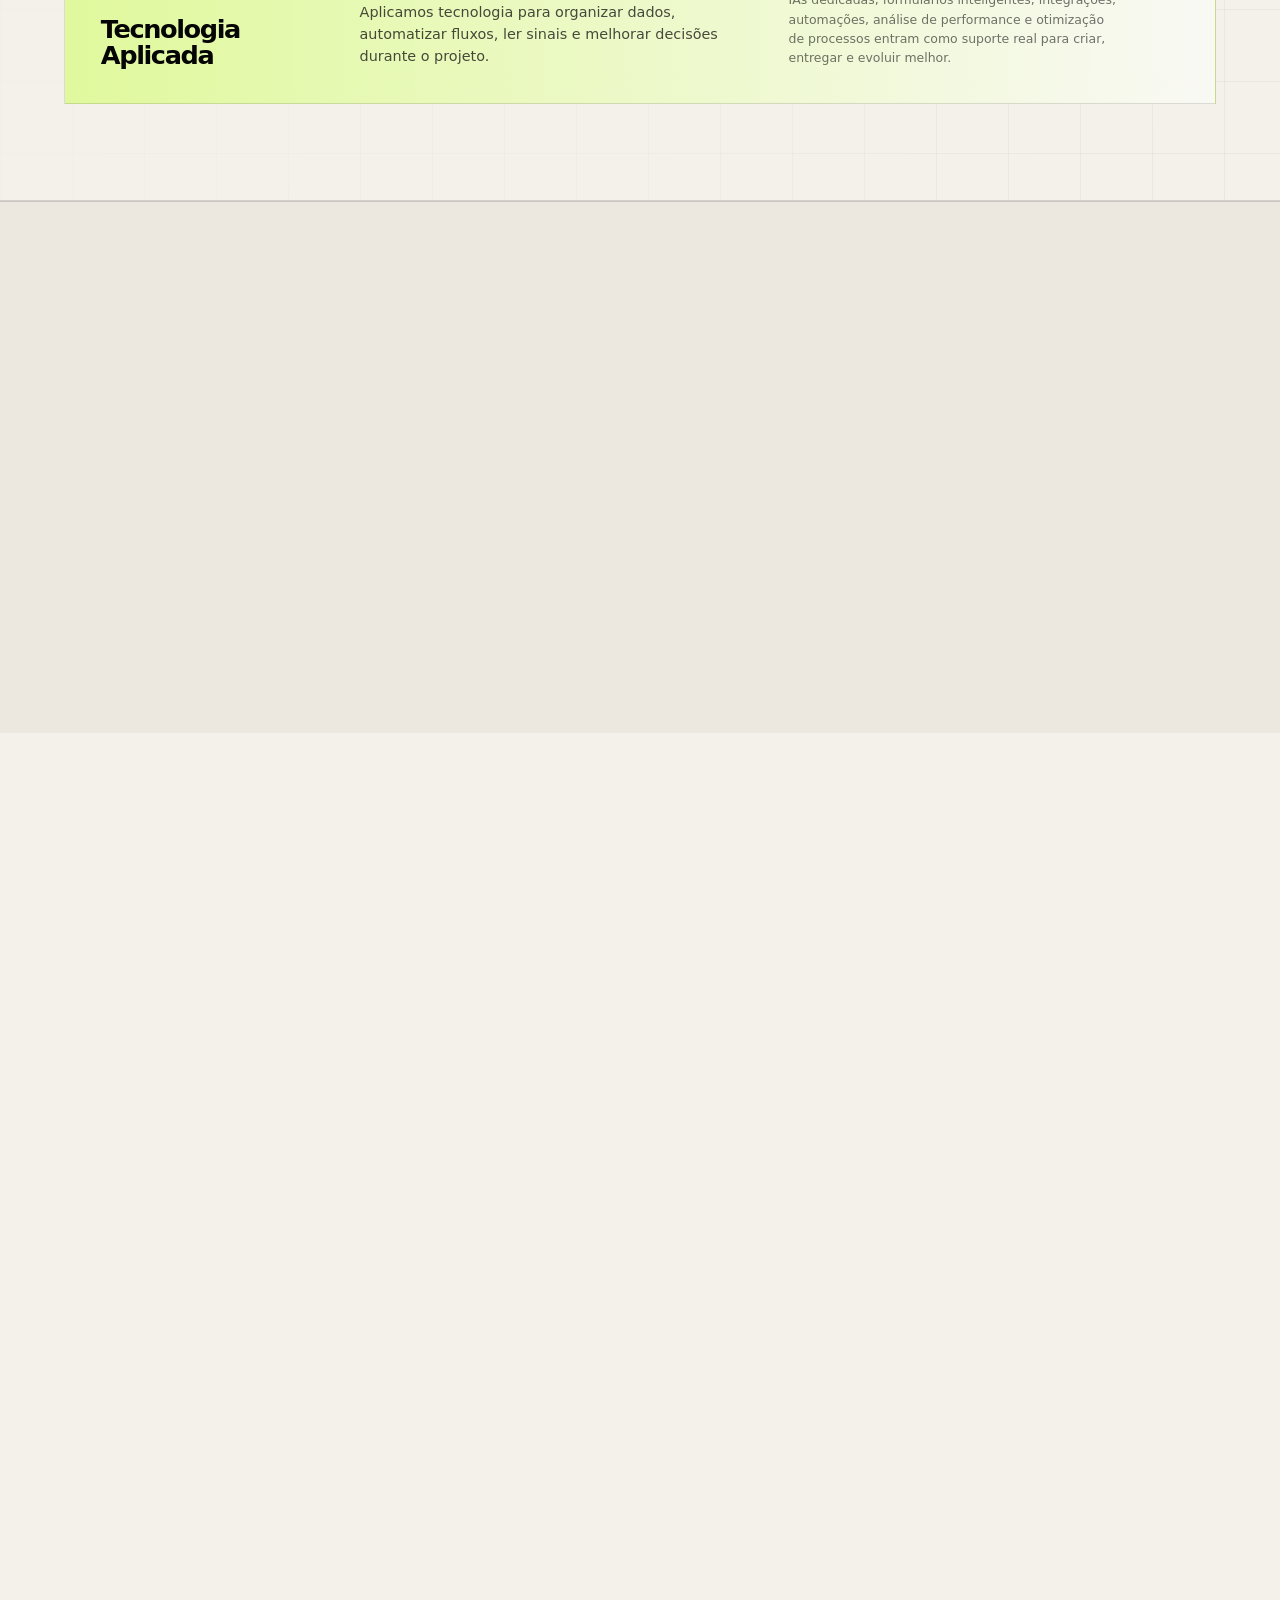
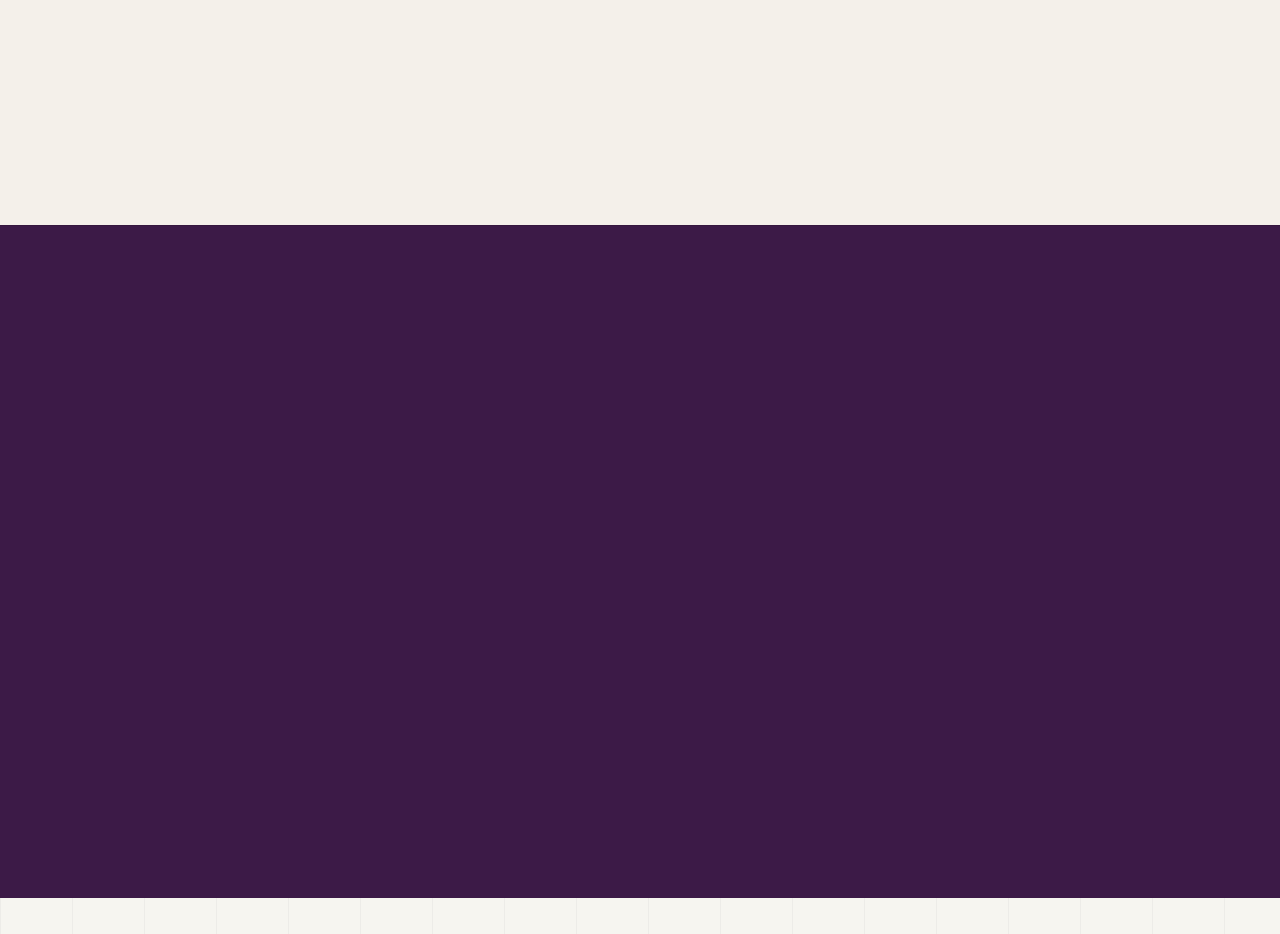
==== commit 0014b5e0: "up" ====
--- a/index.html
+++ b/index.html
@@ -146,70 +146,97 @@
 
       <section class="what" id="o-que-criamos" aria-labelledby="what-title">
         <div class="section-heading">
-          <h2 id="what-title">O que criamos</h2>
+          <h2 id="what-title">Tudo o que a sua marca precisa.</h2>
         </div>
         <div class="what-intro">
           <p class="what-subheadline">
-            Criamos marcas, sites, campanhas, eventos e experiências com estratégia, tecnologia e intenção comercial.
+            Branding, sites, landing pages, campanhas, redes sociais, eventos e experiências. Tudo criado com estratégia, design, tecnologia e execução trabalhando na mesma direção.
           </p>
           <p>
-            O cliente pode contratar uma entrega específica. A diferença é que cada entrega nasce conectada ao que a marca precisa dizer, mostrar e fazer acontecer.
-          </p>
-        </div>
-        <div class="what-grid">
-          <article class="pillar-branding">
-            <div class="card-content-overlay">
-              <h3>Branding</h3>
-              <p>Criamos a base estratégica e visual da marca para que ela seja entendida, lembrada e escolhida com mais clareza.</p>
-              <ul class="card-list">
-                <li>Posicionamento</li>
-                <li>Naming</li>
-                <li>Identidade visual</li>
-                <li>Tom de voz</li>
-                <li>Brand book</li>
-              </ul>
-            </div>
-          </article>
-          <article class="pillar-digital">
-            <div class="card-content-overlay">
-              <h3>Sites e Landing Pages</h3>
-              <p>Criamos páginas para marcas, produtos, serviços e campanhas. Do site institucional completo à landing page direta para apresentação, captação ou lançamento.</p>
-              <ul class="card-list">
-                <li>Copy</li>
-                <li>Layout</li>
-                <li>Desenvolvimento</li>
-                <li>Formulários</li>
-                <li>Automações</li>
-              </ul>
-            </div>
-          </article>
-          <article class="pillar-execucao">
-            <div class="card-content-overlay">
-              <h3>Comunicação e Campanhas</h3>
-              <p>Criamos mensagens, peças e campanhas para tornar a presença da marca mais clara, consistente e comercial.</p>
-              <ul class="card-list">
-                <li>Campanhas</li>
-                <li>Social media</li>
-                <li>Materiais comerciais</li>
-                <li>Apresentações</li>
-                <li>Peças de lançamento</li>
-              </ul>
-            </div>
-          </article>
-          <article class="pillar-experiencia">
-            <div class="card-content-overlay">
-              <h3>Eventos e Ativações</h3>
-              <p>Criamos experiências fora da tela para aproximar marcas, equipes, produtos e públicos.</p>
-              <ul class="card-list">
-                <li>Conceito</li>
-                <li>Identidade do evento</li>
-                <li>Ativações</li>
-                <li>Produção</li>
-                <li>Operação</li>
-              </ul>
-            </div>
-          </article>
-        </div>
+            Cada entrega pode nascer de uma necessidade específica, mas não nasce solta. A LUC conecta diagnóstico, linguagem, visual, tecnologia aplicada e operação para que sua marca comunique melhor, venda com mais clareza e evolua com consistência.
+          </p>
+        </div>
+
+        <div class="services-grid" aria-label="Serviços LUC Creative & Co">
+          <article class="service-card service-branding">
+            <span class="service-number">01</span>
+            <h3>Branding</h3>
+            <p>
+              Criamos a base estratégica e visual da marca para que ela seja entendida, lembrada e escolhida com mais clareza.
+            </p>
+            <p class="service-includes">
+              Da definição de posicionamento ao nome, da identidade visual ao tom de voz, organizamos os elementos que dão consistência para a marca existir com presença.
+            </p>
+          </article>
+
+          <article class="service-card service-comunicacao">
+            <span class="service-number">02</span>
+            <h3>Comunicação</h3>
+            <p>
+              Organizamos o que a marca precisa dizer, como deve dizer e em quais formatos essa mensagem deve aparecer.
+            </p>
+            <p class="service-includes">
+              A partir disso, criamos textos, apresentações, materiais comerciais, conteúdos, roteiros e peças que tornam a mensagem mais clara, útil e alinhada ao objetivo.
+            </p>
+          </article>
+
+          <article class="service-card service-campanhas">
+            <span class="service-number">03</span>
+            <h3>Campanhas</h3>
+            <p>
+              Criamos campanhas para lançar, divulgar, vender, reposicionar ou movimentar uma marca em um período específico.
+            </p>
+            <p class="service-includes">
+              Conceito, copy, direção visual, peças digitais, anúncios, landing pages e materiais de apoio entram como desdobramentos de uma mesma ideia central.
+            </p>
+          </article>
+
+          <article class="service-card service-sites">
+            <span class="service-number">04</span>
+            <h3>Sites e Landing Pages</h3>
+            <p>
+              Criamos páginas para marcas, produtos, serviços e campanhas. Do site institucional completo à landing page objetiva para apresentação, captação ou lançamento.
+            </p>
+            <p class="service-includes">
+              A entrega pode envolver estrutura de conteúdo, copy, layout, desenvolvimento, formulários, integrações, SEO técnico e automações.
+            </p>
+          </article>
+
+          <article class="service-card service-redes">
+            <span class="service-number">05</span>
+            <h3>Redes Sociais</h3>
+            <p>
+              Melhoramos a imagem da marca nas redes sociais com direção, consistência visual e clareza de mensagem.
+            </p>
+            <p class="service-includes">
+              Isso passa por identidade visual, direção editorial, planejamento de conteúdo, peças estáticas, carrosséis, roteiros para vídeos curtos e organização visual do perfil.
+            </p>
+          </article>
+
+          <article class="service-card service-eventos">
+            <span class="service-number">06</span>
+            <h3>Eventos e Ativações</h3>
+            <p>
+              Criamos experiências fora da tela para aproximar marcas, pessoas, produtos e públicos.
+            </p>
+            <p class="service-includes">
+              Do conceito à operação, desenvolvemos identidade, ambientação, ativações, materiais de apoio, fornecedores, produção e condução da experiência.
+            </p>
+          </article>
+        </div>
+
+        <aside class="service-tech" aria-label="Tecnologia aplicada">
+          <div>
+            <span class="service-number">Camada transversal</span>
+            <h3>Tecnologia Aplicada</h3>
+          </div>
+          <p>
+            Aplicamos tecnologia para organizar dados, automatizar fluxos, ler sinais e melhorar decisões durante o projeto.
+          </p>
+          <p class="service-includes">
+            IAs dedicadas, formulários inteligentes, integrações, automações, análise de performance e otimização de processos entram como suporte real para criar, entregar e evoluir melhor.
+          </p>
+        </aside>
       </section>
 
       <section class="about" id="como-criamos" aria-labelledby="about-title">
--- a/styles.css
+++ b/styles.css
@@ -66,7 +66,7 @@
   padding: 7px clamp(12px, 1.5vw, 18px);
   border: 1px solid rgba(7, 7, 7, 0.14);
   border-radius: 4px;
-  background: rgba(246, 245, 240, 0.86);
+  background: #ff4103;
   box-shadow: 0 8px 28px rgba(7, 7, 7, 0.08);
   color: rgba(7, 7, 7, 0.78);
   font-size: 0.72rem;
@@ -2789,3 +2789,183 @@
     opacity: 0.88;
   }
 }
+
+
+/* =========================================================
+   O QUE CRIAMOS — versão editorial comercial
+   ========================================================= */
+
+.what {
+  grid-template-areas:
+    "heading intro"
+    "services services"
+    "tech tech";
+  grid-template-columns: minmax(0, 0.95fr) minmax(360px, 1.05fr);
+  grid-template-rows: auto auto auto;
+  row-gap: clamp(34px, 5vw, 64px);
+  align-items: start;
+}
+
+.what .section-heading {
+  grid-area: heading;
+  margin-bottom: 0;
+}
+
+.what h2 {
+  max-width: 11ch;
+  font-size: clamp(3.2rem, 7.2vw, 8.1rem);
+  font-weight: 760;
+  letter-spacing: -0.072em;
+  line-height: 0.86;
+}
+
+.what-intro {
+  grid-area: intro;
+  align-self: end;
+  max-width: 760px;
+}
+
+.what-intro .what-subheadline {
+  max-width: 780px;
+  font-size: clamp(1.2rem, 2.2vw, 2.12rem);
+  font-style: normal;
+  font-weight: 640;
+  letter-spacing: -0.035em;
+  line-height: 1.08;
+}
+
+.what-intro p:not(.what-subheadline) {
+  max-width: 66ch;
+}
+
+.services-grid {
+  grid-area: services;
+  position: relative;
+  z-index: 1;
+  display: grid;
+  grid-template-columns: repeat(3, minmax(0, 1fr));
+  gap: 1px;
+  width: 100%;
+  border: 1px solid rgba(5, 5, 5, 0.12);
+  background: rgba(5, 5, 5, 0.12);
+}
+
+.service-card {
+  min-height: clamp(310px, 26vw, 390px);
+  padding: clamp(22px, 2.6vw, 36px);
+  background:
+    linear-gradient(180deg, rgba(255, 255, 255, 0.42), rgba(246, 245, 240, 0.72)),
+    rgba(246, 245, 240, 0.84);
+  backdrop-filter: blur(10px);
+  -webkit-backdrop-filter: blur(10px);
+}
+
+.service-card,
+.service-tech {
+  color: #050505;
+}
+
+.service-number {
+  display: block;
+  margin-bottom: clamp(38px, 5vw, 68px);
+  color: rgba(5, 5, 5, 0.42);
+  font-size: 0.72rem;
+  font-weight: 760;
+  letter-spacing: 0.08em;
+  text-transform: uppercase;
+}
+
+.service-card h3,
+.service-tech h3 {
+  max-width: 12ch;
+  margin: 0 0 14px;
+  color: #050505;
+  font-size: clamp(1.35rem, 2vw, 2.05rem);
+  font-weight: 760;
+  letter-spacing: -0.055em;
+  line-height: 0.98;
+}
+
+.service-card p,
+.service-tech p {
+  max-width: 42ch;
+  margin: 0;
+  color: rgba(5, 5, 5, 0.72);
+  font-size: clamp(0.9rem, 1vw, 1.02rem);
+  line-height: 1.55;
+}
+
+.service-card p + p,
+.service-tech p + p {
+  margin-top: 16px;
+}
+
+.service-includes {
+  color: rgba(5, 5, 5, 0.56) !important;
+  font-size: clamp(0.78rem, 0.86vw, 0.92rem) !important;
+}
+
+.service-tech {
+  grid-area: tech;
+  position: relative;
+  z-index: 1;
+  display: grid;
+  grid-template-columns: minmax(220px, 0.44fr) minmax(0, 0.78fr) minmax(0, 0.78fr);
+  gap: clamp(18px, 3vw, 46px);
+  align-items: end;
+  padding: clamp(22px, 2.8vw, 38px);
+  border: 1px solid rgba(5, 5, 5, 0.12);
+  background:
+    linear-gradient(90deg, rgba(182, 255, 0, 0.34), rgba(255, 255, 255, 0.34)),
+    rgba(246, 245, 240, 0.72);
+  backdrop-filter: blur(10px);
+  -webkit-backdrop-filter: blur(10px);
+}
+
+.service-tech .service-number {
+  margin-bottom: clamp(14px, 2vw, 24px);
+  color: rgba(5, 5, 5, 0.52);
+}
+
+.service-tech h3 {
+  margin-bottom: 0;
+}
+
+@media (max-width: 1180px) {
+  .services-grid {
+    grid-template-columns: repeat(2, minmax(0, 1fr));
+  }
+
+  .service-tech {
+    grid-template-columns: 1fr;
+    align-items: start;
+  }
+}
+
+@media (max-width: 880px) {
+  .what {
+    grid-template-areas:
+      "heading"
+      "intro"
+      "services"
+      "tech";
+    grid-template-columns: 1fr;
+  }
+
+  .what h2 {
+    max-width: 10ch;
+    font-size: clamp(2.9rem, 15vw, 5.8rem);
+  }
+
+  .services-grid {
+    grid-template-columns: 1fr;
+  }
+
+  .service-card {
+    min-height: auto;
+  }
+
+  .service-number {
+    margin-bottom: clamp(26px, 8vw, 42px);
+  }
+}
